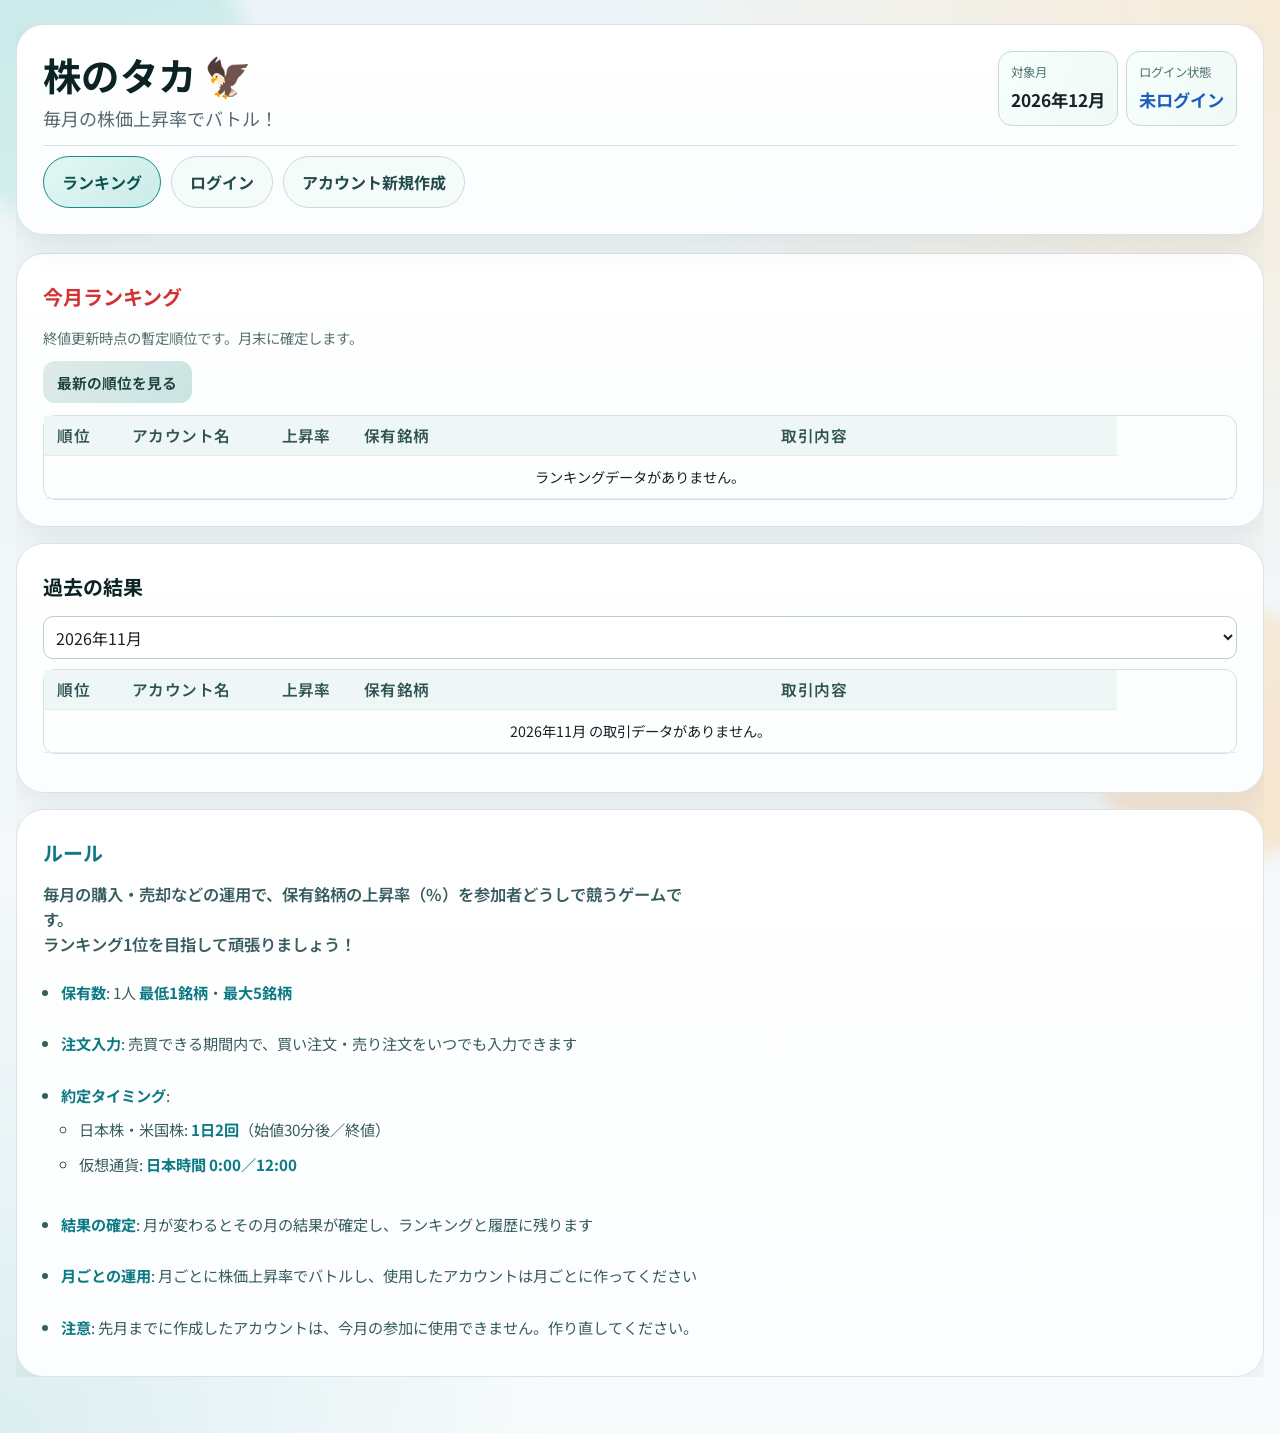
==== index.html @ e75de752 "Add files via upload" ====
<!DOCTYPE html>
<html lang="ja">
<head>
  <meta charset="UTF-8" />
  <meta name="viewport" content="width=device-width, initial-scale=1.0, viewport-fit=cover" />
  <meta name="referrer" content="strict-origin-when-cross-origin" />
  <meta http-equiv="X-Content-Type-Options" content="nosniff" />
  <link rel="icon" href="./stockhawkpaint.png" type="image/png" />
  <link rel="apple-touch-icon" href="./stockhawkpaint.png" />
  <!-- 初期は相対。読み込み直後に現在の絶対URLへ（クローラーがJS実行する場合に有効） -->
  <link rel="canonical" id="seo-canonical" href="index.html" />
  <meta property="og:url" id="seo-og-url" content="" />
  <script>
    (function () {
      try {
        var abs = String(location.href || "").split("#")[0];
        if (!abs) return;
        var c = document.getElementById("seo-canonical");
        if (c) c.setAttribute("href", abs);
        var og = document.getElementById("seo-og-url");
        if (og) og.setAttribute("content", abs);
      } catch (_) {}
    })();
  </script>
  <meta
    name="description"
    content="株のタカは毎月の株価上昇率で順位を競う無料の株ゲーム。日本株・米国株・仮想通貨から最大5銘柄を選び月次ランキング。アカウント登録で端末間のデータ同期が可能。紙トレ・デモ向けのブラウザシミュレーション。"
  />
  <meta
    name="keywords"
    content="株のタカ,株価バトル,月次ランキング,株ゲーム,紙トレ,株価シミュレーション,日本株,米国株,仮想通貨,銘柄,上昇率,ブラウザゲーム"
  />
  <meta name="robots" content="index, follow, max-image-preview:large, max-snippet:-1, max-video-preview:-1" />
  <meta name="application-name" content="株のタカ" />
  <meta name="mobile-web-app-capable" content="yes" />
  <meta name="apple-mobile-web-app-capable" content="yes" />
  <meta name="apple-mobile-web-app-title" content="株のタカ" />
  <meta name="theme-color" content="#0f1419" />
  <meta name="format-detection" content="telephone=no" />
  <title>株のタカ</title>
  <meta property="og:type" content="website" />
  <meta property="og:site_name" content="株のタカ" />
  <meta property="og:locale" content="ja_JP" />
  <meta
    property="og:title"
    content="株のタカ｜"
  />
  <meta
    property="og:description"
    content="毎月の株価上昇率で順位を競う無料のブラウザゲーム。日本株・米国株・仮想通貨から銘柄を選び、月次ランキングとアカウント同期に対応。"
  />
  <meta name="twitter:card" content="summary" />
  <meta name="twitter:title" content="株のタカ｜月次株価ランキング・株ゲーム" />
  <meta
    name="twitter:description"
    content="毎月の株価上昇率で競う無料の株ゲーム。日本株・米国株・仮想通貨対応。"
  />
  <script type="application/ld+json">
  {
    "@context": "https://schema.org",
    "@graph": [
      {
        "@type": "WebSite",
        "name": "株のタカ",
        "inLanguage": "ja-JP",
        "description": "毎月の株価上昇率で順位を競う無料のブラウザ株ゲーム。日本株・米国株・仮想通貨の銘柄選択と月次ランキング。アカウント登録で端末間同期に対応。"
      },
      {
        "@type": "WebApplication",
        "name": "株のタカ",
        "description": "毎月の株価上昇率で競う株価バトルとランキング。ブラウザで遊べる株シミュレーション・紙トレ向け。",
        "applicationCategory": "GameApplication",
        "browserRequirements": "Requires JavaScript. モダンブラウザ推奨。",
        "operatingSystem": "Any",
        "inLanguage": "ja-JP",
        "isAccessibleForFree": true,
        "offers": {
          "@type": "Offer",
          "price": "0",
          "priceCurrency": "JPY"
        }
      },
      {
        "@type": "FAQPage",
        "mainEntity": [
          {
            "@type": "Question",
            "name": "株のタカは無料ですか？",
            "acceptedAnswer": {
              "@type": "Answer",
              "text": "ブラウザ上で無料で遊べる株価シミュレーション・月次ランキングゲームです。投資の勧誘や助言ではありません。"
            }
          },
          {
            "@type": "Question",
            "name": "どの市場の銘柄を選べますか？",
            "acceptedAnswer": {
              "@type": "Answer",
              "text": "日本株・米国株・仮想通貨から、最大5銘柄まで保有して月次の株価上昇率で順位を競えます。最低1銘柄から参加できます。"
            }
          },
          {
            "@type": "Question",
            "name": "約定はいつですか？",
            "acceptedAnswer": {
              "@type": "Answer",
              "text": "日本株・米国株は1日2回（寄りの約30分後と終値）、仮想通貨は日本時間0:00と12:00を目安にゲーム内で約定します。"
            }
          }
        ]
      }
    ]
  }
  </script>
  <link rel="preconnect" href="https://wxnmhmlxxulbuyprxdpd.supabase.co" crossorigin />
  <link rel="dns-prefetch" href="https://wxnmhmlxxulbuyprxdpd.supabase.co" />
  <link rel="preconnect" href="https://fonts.googleapis.com" />
  <link rel="preconnect" href="https://fonts.gstatic.com" crossorigin />
  <link
    href="https://fonts.googleapis.com/css2?family=Noto+Sans+JP:wght@400;500;700&family=Zen+Kaku+Gothic+New:wght@400;500;700&display=swap"
    rel="stylesheet"
  />
  <link rel="stylesheet" href="./stockgame.css?v=85" />
</head>
<body>
  <noscript>
    <div class="noscript-banner" role="alert">
      <p>
        <strong>株のタカ</strong>を利用するには JavaScript を有効にしてください。月次の株価上昇率で順位を競う無料の株ゲーム（日本株・米国株・仮想通貨）です。
      </p>
    </div>
  </noscript>
  <div class="bg-shape bg-shape-a"></div>
  <div class="bg-shape bg-shape-b"></div>

  <main class="app-shell">
    <header class="topbar card reveal">
      <div class="topbar-left">
        <h1>株のタカ<span class="title-hawk" aria-label="鷹">🦅</span></h1>
        <p class="topbar-sub">毎月の株価上昇率でバトル！</p>
      </div>
      <div class="topbar-status">
        <div class="status-chip">
          <span class="label">対象月</span>
          <strong id="seasonLabel">-</strong>
        </div>
        <div class="status-chip">
          <span class="label">ログイン状態</span>
          <strong id="loginStatusLabel">未ログイン</strong>
        </div>
      </div>
      <nav class="topbar-menu" aria-label="メニュー">
        <button id="menuRankingBtn" class="nav-btn" type="button">ランキング</button>
        <button id="menuLoginBtn" class="nav-btn" type="button">ログイン</button>
        <button id="menuRegisterBtn" class="nav-btn" type="button">アカウント新規作成</button>
        <button id="menuPickBtn" class="nav-btn" type="button">銘柄を選ぶ</button>
        <button id="menuCopySyncUrlBtn" class="nav-btn btn-ghost hidden" type="button" title="別ブラウザで同じデータを開くURL（Firebase設定時）">同期URLをコピー</button>
        <button id="topLogoutBtn" class="nav-btn nav-logout hidden" type="button">ログアウト</button>
      </nav>
    </header>

    <section id="globalNotice" class="notice card hidden reveal"></section>

    <div id="introModal" class="report-reason-modal hidden" aria-hidden="true">
      <div class="report-reason-backdrop"></div>
      <div class="report-reason-dialog card intro-dialog">
        <h3>操作方法とルール</h3>
        <div class="intro-body">
          <p><strong>このアプリでできること</strong><br>毎月の運用（購入・売却）で、保有銘柄の上昇率（%）を参加者どうしで競うゲームです。ランキング1位を目指して遊びましょう！</p>
          <p><strong>保有できる銘柄数</strong><br>銘柄の追加画面で、<strong>最低1銘柄</strong>・<strong>最大5銘柄</strong>まで保有できます。</p>
          <p><strong>注文と約定</strong><br>買い注文・売り注文は（売買できる期間内で）いつでも入力できますが、注文が成立（約定）するタイミングは市場ごとに決まっています。<br>日本株・米国株は<strong>1日2回</strong>（始値30分後／終値）、仮想通貨は<strong>日本時間0:00／12:00</strong>に約定します。</p>
          <p><strong>対象月</strong><br>毎月1日0:00（日本時間）から月末まで。その月の結果は月が変わると確定し、履歴に残ります。</p>
        </div>
        <button type="button" class="btn btn-primary intro-close-btn">理解しました</button>
      </div>
    </div>

    <div id="registerConfirmModal" class="report-reason-modal hidden" aria-hidden="true">
      <div class="report-reason-backdrop"></div>
      <div class="report-reason-dialog card register-confirm-dialog">
        <div id="registerConfirmStep" class="register-confirm-step">
          <h3>登録内容の確認</h3>
          <div class="register-confirm-fields">
            <p class="register-confirm-row"><span class="label">ID:</span><span id="registerConfirmId"></span></p>
            <p class="register-confirm-row"><span class="label">パスワード:</span><span>****</span></p>
            <p class="register-confirm-row"><span class="label">再設定の質問:</span><span id="registerConfirmQuestion"></span></p>
            <p class="register-confirm-row"><span class="label">回答:</span><span id="registerConfirmAnswer"></span></p>
          </div>
          <p class="register-confirm-msg">これで登録しますか？</p>
          <div class="button-row">
            <button type="button" id="registerConfirmOkBtn" class="btn btn-primary">登録する</button>
            <button type="button" id="registerConfirmCancelBtn" class="btn btn-secondary">キャンセル</button>
          </div>
        </div>
        <div id="registerRulesStep" class="register-rules-step hidden">
          <h3>ルール</h3>
          <div class="register-rules-body">
            <p class="rule-lead rule-lead--flow">毎月の購入・売却などの運用で、保有銘柄の上昇率（%）を参加者どうしで競うゲームです。<br />ランキング1位を目指して頑張りましょう！</p>
            <ul class="rule-list">
              <li><strong>保有数</strong>: 1人 <strong>最低1銘柄</strong>・<strong>最大5銘柄</strong></li>
              <li><strong>注文入力</strong>: 売買できる期間内で、買い注文・売り注文をいつでも入力できます</li>
              <li><strong>約定タイミング</strong>:
                <ul>
                  <li>日本株・米国株: <strong>1日2回</strong>（始値30分後／終値）</li>
                  <li>仮想通貨: <strong>日本時間 0:00／12:00</strong></li>
                </ul>
              </li>
              <li><strong>結果の確定</strong>: 月が変わるとその月の結果が確定し、ランキングと履歴に残ります</li>
              <li><strong>月ごとの運用</strong>: 月ごとに株価上昇率でバトルし、使用したアカウントは月ごとに作ってください</li>
              <li><strong>注意</strong>: 先月までに作成したアカウントは、今月の参加に使用できません</li>
            </ul>
          </div>
          <button type="button" id="registerRulesOkBtn" class="btn btn-primary">確認</button>
        </div>
      </div>
    </div>

    <div id="reportReasonModal" class="report-reason-modal hidden" aria-hidden="true">
      <div class="report-reason-backdrop"></div>
      <div class="report-reason-dialog card">
        <h3>通報の理由を選択</h3>
        <div class="report-reason-buttons">
          <button type="button" class="btn btn-ghost" data-reason="名前が不快">名前が不快</button>
          <button type="button" class="btn btn-ghost" data-reason="誹謗中傷">誹謗中傷</button>
          <button type="button" class="btn btn-ghost" data-reason="その他">その他</button>
        </div>
        <button type="button" class="btn btn-secondary report-reason-cancel">キャンセル</button>
      </div>
    </div>

    <div id="rankReportModal" class="report-reason-modal hidden" aria-hidden="true">
      <div class="rank-report-backdrop"></div>
      <div class="rank-report-dialog card">
        <h3 id="rankReportTitle">レポート</h3>
        <p id="rankReportMeta" class="section-note"></p>
        <div class="rank-report-result section-note"></div>
        <div class="table-wrap">
          <table>
            <thead>
              <tr>
                <th>銘柄</th>
                <th>取得日</th>
                <th>状態／売却日</th>
                <th>損益</th>
              </tr>
            </thead>
            <tbody id="rankReportBody"></tbody>
          </table>
        </div>
        <div class="report-actions">
          <button type="button" id="rankReportPdfBtn" class="btn btn-secondary">PDFで保存</button>
          <button type="button" class="btn btn-ghost rank-report-close">閉じる</button>
        </div>
      </div>
    </div>

    <div class="layout-grid" id="layoutGrid">
      <section class="left-col hidden" id="menuPanelContainer">
        <article class="card reveal" id="authCard">
          <h2 id="authCardTitle">ログイン</h2>
          <form id="authForm" autocomplete="on">
            <div class="field">
              <label for="authName">アカウント名（ID）</label>
              <input id="authName" name="username" type="text" maxlength="8" placeholder="例: たろう / trader01" required />
              <small id="authNameHintRegister" class="hidden">日本語可。2〜8文字、日本語/英数字/記号を使用できます。</small>
            </div>
            <div class="field auth-field-password">
              <label for="authPassword">パスワード</label>
              <div class="input-with-toggle">
              <input id="authPassword" name="password" type="password" maxlength="30" placeholder="英字・数字・記号/ 4文字以上" required autocomplete="new-password" />
                <button type="button" class="password-toggle-btn password-toggle-eye" id="authPasswordToggle" aria-label="押している間だけパスワードを表示" title="押している間だけ表示"><svg class="eye-icon" xmlns="http://www.w3.org/2000/svg" viewBox="0 0 24 24" fill="none" stroke="currentColor" stroke-width="2" aria-hidden="true"><path d="M1 12s4-8 11-8 11 8 11 8-4 8-11 8-11-8-11-8z"/><circle cx="12" cy="12" r="3"/></svg></button>
              </div>
              <small>4〜30文字（英字・数字・記号、空白なし）</small>
            </div>
            <div class="field hidden" id="passwordConfirmField">
              <label for="authPasswordConfirm">パスワード（確認）</label>
              <div class="input-with-toggle">
                <input id="authPasswordConfirm" name="password_confirm" type="password" maxlength="30" placeholder="もう一度入力" />
                <button type="button" class="password-toggle-btn password-toggle-eye" id="authPasswordConfirmToggle" aria-label="押している間だけ表示" title="押している間だけ表示"><svg class="eye-icon" xmlns="http://www.w3.org/2000/svg" viewBox="0 0 24 24" fill="none" stroke="currentColor" stroke-width="2" aria-hidden="true"><path d="M1 12s4-8 11-8 11 8 11 8-4 8-11 8-11-8-11-8z"/><circle cx="12" cy="12" r="3"/></svg></button>
              </div>
            </div>
            <div class="field hidden" id="authRecoveryField">
              <label for="authRecoveryQuestion">再設定質問</label>
              <select id="authRecoveryQuestion" name="recovery_question">
                <option value="BIRTH_CITY" selected>生まれ育った市区町村</option>
                <option value="JUNIOR_HIGH">卒業した中学校の名前</option>
                <option value="ELEMENTARY">卒業した小学校の名前</option>
                <option value="FAVORITE_FOOD">好きな食べ物</option>
                <option value="FIRST_PET">最初に飼ったペットの名前</option>
              </select>
              <label for="authRecoveryAnswer" style="margin-top: 0.5rem;">回答</label>
              <input id="authRecoveryAnswer" name="recovery_answer" type="text" maxlength="50" placeholder="回答を入力（2文字以上）" autocomplete="off" />
              <small id="authRecoveryAnswerHint">英字・記号・数字・日本語</small>
              <small>パスワードを忘れたときに使います。内容は保存時のみ暗号化され、第三者には見えません。</small>
            </div>
            <p id="registerTrialNotice" class="register-trial-notice hidden" role="note">
              ※大切なパスワードは使用しないでください。
            </p>
            <p id="registerCountInfo" class="section-note hidden">登録可能数: <strong id="accountCountLabel">0 / 100</strong></p>
            <div class="auth-form-button-stack">
              <div class="auth-form-submit-row">
                <button id="authSubmitBtn" type="submit" class="btn btn-primary">ログイン</button>
              </div>
              <div id="authLoginSecondaryRow" class="auth-form-secondary-row">
                <button id="switchAuthModeBtn" type="button" class="btn btn-secondary">新規登録へ</button>
                <button id="toggleResetBtn" type="button" class="btn btn-strong">パスワードを忘れたとき</button>
              </div>
            </div>
          </form>
          <form id="resetForm" class="stack-form hidden" autocomplete="on">
            <label for="resetName">アカウント名</label>
            <input id="resetName" type="text" maxlength="8" placeholder="再設定するアカウント名" />
            <label for="resetRecoveryQuestion">再設定質問</label>
            <select id="resetRecoveryQuestion">
              <option value="BIRTH_CITY" selected>生まれ育った市区町村</option>
              <option value="JUNIOR_HIGH">卒業した中学校の名前</option>
              <option value="ELEMENTARY">卒業した小学校の名前</option>
              <option value="FAVORITE_FOOD">好きな食べ物</option>
              <option value="FIRST_PET">最初に飼ったペットの名前</option>
            </select>
            <label for="resetRecoveryAnswer">回答</label>
            <input id="resetRecoveryAnswer" type="text" maxlength="50" placeholder="回答を入力（2文字以上）" autocomplete="off" />
            <small id="resetRecoveryAnswerHint">ひらがなとカタカナは同じとして扱います。</small>
            <label for="resetNewPassword">新しいパスワード</label>
            <div class="input-with-toggle">
              <input id="resetNewPassword" type="password" maxlength="30" placeholder="英字・数字・記号/ 4文字以上" />
              <button type="button" class="password-toggle-btn password-toggle-eye" id="resetNewPasswordToggle" aria-label="押している間だけ表示" title="押している間だけ表示"><svg class="eye-icon" xmlns="http://www.w3.org/2000/svg" viewBox="0 0 24 24" fill="none" stroke="currentColor" stroke-width="2" aria-hidden="true"><path d="M1 12s4-8 11-8 11 8 11 8-4 8-11 8-11-8-11-8z"/><circle cx="12" cy="12" r="3"/></svg></button>
            </div>
            <div class="button-row">
              <button id="resetSubmitBtn" class="btn btn-strong" type="submit">再設定を実行</button>
              <button id="resetBackBtn" class="btn btn-ghost" type="button">ログインへ戻る</button>
            </div>
          </form>
          <div id="authMessage" class="inline-message"></div>
        </article>

        <article class="card reveal hidden" id="accountPanel">
          <h2>マイページ</h2>
          <p class="current-user">
            ログイン中: <strong id="currentUserName">-</strong>
          </p>
          <div id="monthlyResultBlock" class="monthly-result section-note"></div>
          <div class="account-refresh-row">
            <button id="refreshAccountPageBtn" type="button" class="btn btn-secondary">データを更新</button>
            <span id="accountLastUpdateLabel" class="section-note account-last-update"></span>
          </div>
          <section class="my-report">
            <h3>取引履歴</h3>
            <p id="myTradeSummary" class="section-note">取引履歴はありません。</p>
            <div class="table-wrap">
              <table id="myTradeTable">
                <thead>
                  <tr>
                    <th>銘柄</th>
                    <th>買付日</th>
                    <th>取得単価</th>
                    <th>現在・売却価格</th>
                    <th>状態／売却日</th>
                    <th>損益</th>
                  </tr>
                </thead>
                <tbody id="myTradeBody"></tbody>
              </table>
            </div>
            <div class="report-actions">
              <button id="downloadReportBtn" type="button" class="btn btn-secondary">PDFで保存</button>
            </div>
          </section>
          <h3>アカウント設定</h3>
          <div class="account-quick-actions">
            <button id="toggleRenameBtn" type="button" class="btn btn-ghost">ID変更</button>
            <button id="togglePasswordBtn" type="button" class="btn btn-ghost">パスワード変更</button>
            <button id="logoutBtn" class="btn btn-secondary" type="button">ログアウト</button>
            <button id="deleteAccountBtn" type="button" class="btn btn-ghost account-delete-btn">アカウントを消す</button>
          </div>
          <div id="renameFormBlock" class="account-form-block hidden">
            <form id="renameForm" class="stack-form">
              <label for="renameInput">アカウント名（ID）変更</label>
              <input id="renameInput" type="text" maxlength="8" placeholder="新しいアカウント名" />
              <button type="submit" class="btn btn-strong">名前を更新</button>
            </form>
          </div>
          <div id="changePasswordFormBlock" class="account-form-block hidden">
            <form id="changePasswordForm" class="stack-form">
              <label for="currentPasswordInput">現在のパスワード</label>
              <div class="input-with-toggle">
                <input id="currentPasswordInput" type="password" maxlength="30" placeholder="現在のパスワード" />
                <button type="button" class="password-toggle-btn password-toggle-eye" id="currentPasswordToggle" aria-label="押している間だけ表示" title="押している間だけ表示"><svg class="eye-icon" xmlns="http://www.w3.org/2000/svg" viewBox="0 0 24 24" fill="none" stroke="currentColor" stroke-width="2" aria-hidden="true"><path d="M1 12s4-8 11-8 11 8 11 8-4 8-11 8-11-8-11-8z"/><circle cx="12" cy="12" r="3"/></svg></button>
              </div>
              <label for="nextPasswordInput">新しいパスワード</label>
              <div class="input-with-toggle">
                <input id="nextPasswordInput" type="password" maxlength="30" placeholder="英字・数字・記号（()など）/ 4文字以上" />
                <button type="button" class="password-toggle-btn password-toggle-eye" id="nextPasswordToggle" aria-label="押している間だけ表示" title="押している間だけ表示"><svg class="eye-icon" xmlns="http://www.w3.org/2000/svg" viewBox="0 0 24 24" fill="none" stroke="currentColor" stroke-width="2" aria-hidden="true"><path d="M1 12s4-8 11-8 11 8 11 8-4 8-11 8-11-8-11-8z"/><circle cx="12" cy="12" r="3"/></svg></button>
              </div>
              <label for="nextPasswordConfirmInput">新しいパスワード（確認）</label>
              <div class="input-with-toggle">
                <input id="nextPasswordConfirmInput" type="password" maxlength="30" placeholder="もう一度入力" />
                <button type="button" class="password-toggle-btn password-toggle-eye" id="nextPasswordConfirmToggle" aria-label="押している間だけ表示" title="押している間だけ表示"><svg class="eye-icon" xmlns="http://www.w3.org/2000/svg" viewBox="0 0 24 24" fill="none" stroke="currentColor" stroke-width="2" aria-hidden="true"><path d="M1 12s4-8 11-8 11 8 11 8-4 8-11 8-11-8-11-8z"/><circle cx="12" cy="12" r="3"/></svg></button>
              </div>
              <button type="submit" class="btn btn-strong">パスワードを変更</button>
            </form>
          </div>
          <div id="accountMessage" class="inline-message"></div>
        </article>

        <article class="card reveal hidden" id="pickPanel">
          <h2>銘柄選択</h2>
          <div class="pick-timing-note" role="note">
            <span class="pick-timing-note__hdr">約定</span>
            <span class="pick-timing-note__txt">日本・米国株は「寄りの約30分後」と「終値」。仮想通貨は日本時間の0:00と12:00</span>
          </div>
          <form id="symbolForm" autocomplete="on">
            <div class="field-grid">
              <div class="field">
                <label for="marketType">市場</label>
                <select id="marketType">
                  <option value="AUTO">自動判定</option>
                  <option value="JP">日本株</option>
                  <option value="US">米国株</option>
                  <option value="CRYPTO">仮想通貨</option>
                </select>
              </div>
              <div class="field">
                <label for="symbolInput">証券コード / シンボル / 名称</label>
                <input id="symbolInput" type="text" maxlength="32" placeholder="例: 6526, 7203, AAPL, ビットコイン（証券コード推奨）" />
                <div id="symbolSuggestList" class="suggest-list hidden"></div>
              </div>
            </div>
            <div id="symbolHints" class="symbol-hints"></div>
            <div class="button-row pick-symbol-form-row">
              <button type="button" id="previewBtn" class="btn btn-ghost">現在値を確認</button>
              <button type="submit" id="addPickBtn" class="btn btn-primary">この銘柄を追加</button>
              <button type="button" id="chartExternalBtn" class="btn btn-ghost hidden">チャートを見る</button>
              <button type="button" id="undoPickBtn" class="btn btn-secondary">一つ戻る</button>
            </div>
          </form>

          <div class="preview-card hidden" id="previewCard">
            <div class="preview-main">
              <strong id="previewName">-</strong>
              <span id="previewSymbol">-</span>
            </div>
            <div class="preview-price">
              現在値:
              <strong id="previewPrice">-</strong>
              <span id="previewAsOf"></span>
            </div>
          </div>

          <div class="table-wrap">
            <table id="pickTable">
              <thead>
                <tr>
                  <th>銘柄</th>
                  <th>状態</th>
                  <th>約定値</th>
                  <th>現在の株価</th>
                  <th>騰落率</th>
                  <th>操作</th>
                </tr>
              </thead>
              <tbody id="pickTableBody"></tbody>
            </table>
          </div>

          <div class="pick-panel-actions">
            <div class="button-row pick-confirm-row">
              <button type="button" id="confirmPicksBtn" class="btn btn-confirm">銘柄の確定</button>
            </div>
            <div class="button-row pick-refresh-diag-row">
              <button id="refreshMyPricesBtn" class="btn btn-secondary" type="button">保有銘柄の終値を更新</button>
              <button id="apiDiagBtn" class="btn btn-ghost" type="button">通信の確認</button>
            </div>
            <div id="pickConfirmState" class="section-note pick-confirm-state-note"></div>
            <div id="apiDiagMessage" class="api-diag hidden"></div>
          </div>
          <p id="pickUnconfirmedNotice" class="section-note pick-unconfirmed-notice hidden" aria-live="polite">※未確定のまま他画面へ移動すると変更は破棄されます。</p>
          <div id="pickMessage" class="inline-message"></div>
        </article>
      </section>

      <section class="right-col">
        <article class="card reveal" id="liveRankCard">
          <h2 class="rank-live-title">今月ランキング</h2>
          <p class="section-note">終値更新時点の暫定順位です。月末に確定します。</p>
          <div class="rank-refresh-toolbar">
            <button id="refreshRankBtn" class="btn btn-secondary rank-refresh-btn" type="button">最新の順位を見る</button>
            <span id="rankLastUpdateLabel" class="section-note rank-last-update-label"></span>
          </div>
          <div class="table-wrap">
            <table id="liveRankTable">
              <thead>
                <tr>
                  <th>順位</th>
                  <th>アカウント名</th>
                  <th>上昇率</th>
                  <th>保有銘柄</th>
                  <th>取引内容</th>
                  <th class="col-menu" aria-label="メニュー">操作</th>
                </tr>
              </thead>
              <tbody id="liveRankBody"></tbody>
            </table>
          </div>
        </article>

        <article class="card reveal hidden" id="historyCard">
          <h2>過去の結果</h2>
          <div class="history-controls">
            <select id="historyMonthSelect" aria-label="過去の結果から表示する期間を選択"></select>
          </div>
          <div class="table-wrap">
            <table id="historyTable">
              <thead>
                <tr>
                  <th>順位</th>
                  <th>アカウント名</th>
                  <th>上昇率</th>
                  <th>保有銘柄</th>
                  <th>取引内容</th>
                  <th class="col-menu" aria-label="メニュー">操作</th>
                </tr>
              </thead>
              <tbody id="historyTableBody"></tbody>
            </table>
          </div>
          <div id="historyMeta" class="section-note"></div>
        </article>

        <article class="card reveal hidden" id="reportCard">
          <h2>通報</h2>
          <p class="section-note">
            不適切な表示名を通報できます。通報が一定数に達すると表示名が匿名に切り替わり、さらに件数が増えるとアカウントが削除されます。
          </p>
          <div class="table-wrap">
            <table id="reportTable">
              <thead>
                <tr>
                  <th>対象ID</th>
                  <th>通報件数</th>
                  <th>状態</th>
                  <th>操作</th>
                </tr>
              </thead>
              <tbody id="reportTableBody"></tbody>
            </table>
          </div>
          <div id="reportMessage" class="inline-message"></div>
        </article>
      </section>

      <article class="card reveal hidden" id="ruleCard">
        <h2>ルール</h2>
        <div class="rule-body">
          <p class="rule-lead rule-lead--flow">毎月の購入・売却などの運用で、保有銘柄の上昇率（%）を参加者どうしで競うゲームです。<br />ランキング1位を目指して頑張りましょう！</p>
          <ul class="rule-list">
            <li><strong>保有数</strong>: 1人 <strong>最低1銘柄</strong>・<strong>最大5銘柄</strong></li>
            <li><strong>注文入力</strong>: 売買できる期間内で、買い注文・売り注文をいつでも入力できます</li>
            <li><strong>約定タイミング</strong>:
              <ul>
                <li>日本株・米国株: <strong>1日2回</strong>（始値30分後／終値）</li>
                <li>仮想通貨: <strong>日本時間 0:00／12:00</strong></li>
              </ul>
            </li>
            <li><strong>結果の確定</strong>: 月が変わるとその月の結果が確定し、ランキングと履歴に残ります</li>
            <li><strong>月ごとの運用</strong>: 月ごとに株価上昇率でバトルし、使用したアカウントは月ごとに作ってください</li>
            <li><strong>注意</strong>: 先月までに作成したアカウントは、今月の参加に使用できません。作り直してください。</li>
          </ul>
        </div>
      </article>
    </div>
  </main>

  <template id="hintChipTemplate">
    <button type="button" class="hint-chip"></button>
  </template>

  <script src="./firebase-config.js?v=1"></script>
  <script>
    /*
     * Supabase（株のタカクラウド）: service_role（秘密キー）は絶対に書かないこと。Firebase 同期と同時に enabled にしないこと。
     *
     * 運用チェックリスト（本番で Supabase を有効にする前）:
     * 1) supabase/migrations をすべて適用（app_users / game_state / device_season_registrations など）
     * 2) Edge Functions をデプロイ: register, login, logout, load-state, save-state, reset-password,
     *    change-password, rename-account, delete-account, ranking-snapshot（config.toml の verify_jwt=false を反映）
     * 3) シークレット: STOCKGAME_SESSION_SECRET（またはプロジェクトで使っているセッション用 env）を設定
     * 4) 下の anonKey に Dashboard → Settings → API の anon JWT（eyJ…）を入れる（未設定だと 401 になりがち）
     *
     * 401 {"message":"Missing authorization header"} 対策:
     * - anonKey を設定するか、Edge の JWT 検証オフ＋ config.toml をデプロイに含めて再デプロイ。
     */
    window.STOCKGAME_SUPABASE_CLOUD = window.STOCKGAME_SUPABASE_CLOUD || {
      enabled: true,
      functionsBaseUrl: "https://wxnmhmlxxulbuyprxdpd.supabase.co/functions/v1",
      publishableKey: "sb_publishable_3rmoppki9EU8DBzHlXjz2g_j1NWmf68",
      /* Dashboard → Settings → API → anon public（eyJ… の1本）。未設定のままだと Edge の JWT 検証で 401 になります */
      anonKey: ""
    };
  </script>
  <script src="./jp_company_autocomplete_engine.js"></script>
  <script src="./stockgame.js?v=101" defer></script>
</body>
</html>
---- stockgame.css ----
/* Webフォントは index.html の link で読込（@import だと初回描画でフォントが揺れやすい） */

:root {
  /* 英字専用フォント（Arial/Helvetica/Montserrat 等）は混植でベースラインがズレやすいため使わない */
  --font-jp: "Noto Sans JP", "Hiragino Kaku Gothic ProN", "Hiragino Sans", "Meiryo", "Yu Gothic UI", "Yu Gothic", "Zen Kaku Gothic New", sans-serif;
  --bg: #edf4f7;
  --bg-2: #f8fbfc;
  --surface: #ffffff;
  --surface-alt: #f7fbfa;
  --surface-soft: #f5f9fa;
  --text: #172328;
  --muted: #586970;
  --line: #d8e2e7;
  --primary: #1a9ca8;
  --primary-deep: #0d7a85;
  --accent: #d59a3a;
  --danger: #b93b4b;
  --ok: #28784f;
  --shadow: 0 10px 30px rgba(18, 34, 40, 0.08);
  --radius-xl: 28px;
  --radius-lg: 20px;
  --radius-md: 14px;
  --radius-sm: 10px;
}

html {
  -webkit-text-size-adjust: 100%;
  text-size-adjust: 100%;
}

*,
*::before,
*::after {
  box-sizing: border-box;
}

html,
body {
  margin: 0;
  padding: 0;
  min-height: 100%;
  width: 100%;
  overflow-x: hidden;
}

body {
  font-family: var(--font-jp);
  font-size: 18px;
  line-height: 1.7;
  background:
    radial-gradient(120% 100% at 100% 0%, #f7ebd8 0%, transparent 42%),
    radial-gradient(90% 80% at 0% 100%, #dceef1 0%, transparent 48%),
    linear-gradient(180deg, var(--bg) 0%, var(--bg-2) 100%);
  color: var(--text);
  position: relative;
  user-select: text;
  /* ノッチ・ホームインジケータ付き端末で本文が欠けないように */
  padding-left: env(safe-area-inset-left, 0px);
  padding-right: env(safe-area-inset-right, 0px);
}

/* タップの二重ズーム抑制・反応を軽く */
button,
.btn,
.nav-btn,
[role="button"] {
  touch-action: manipulation;
}

/* Edge/IE の標準パスワード「目」アイコンを非表示（カスタムボタンと二重になるため） */
input[type="password"]::-ms-reveal,
input[type="password"]::-ms-clear {
  display: none;
}

.bg-shape {
  position: fixed;
  z-index: 0;
  border-radius: 999px;
  pointer-events: none;
  opacity: 0.3;
}

.bg-shape-a {
  width: 320px;
  height: 320px;
  background: linear-gradient(160deg, #74d3c8, #9de0d8);
  top: -90px;
  left: -70px;
  filter: blur(10px);
}

.bg-shape-b {
  width: 260px;
  height: 260px;
  background: linear-gradient(130deg, #ffd199, #ffb96b);
  bottom: 4vh;
  right: -70px;
  filter: blur(8px);
}

.app-shell {
  position: relative;
  z-index: 1;
  width: min(1320px, calc(100% - 32px));
  max-width: 100%;
  margin: 24px auto 56px;
  display: grid;
  gap: 18px;
  /* 表などの min-width でページ全体が横に伸びないように（必要なら .table-wrap 内だけスクロール） */
  overflow-x: hidden;
}

.card {
  background: linear-gradient(180deg, var(--surface) 0%, #fbfdfe 100%);
  border: 1px solid var(--line);
  border-radius: var(--radius-xl);
  padding: 26px;
  box-shadow: var(--shadow);
  min-width: 0;
  max-width: 100%;
  overflow-wrap: break-word;
}

.register-trial-notice {
  margin: 0 0 8px;
  font-size: 0.85rem;
  line-height: 1.5;
  color: var(--muted);
}

.intro-dialog {
  max-width: 420px;
}

.intro-body {
  margin: 0 0 1rem;
}

.intro-body p {
  margin: 0 0 0.75rem;
  font-size: 0.95rem;
  overflow-wrap: break-word;
}

.intro-close-btn {
  width: 100%;
}

.register-confirm-dialog {
  /* ルール確認ステップを「横長の長方形」に見せるため、十分な横幅を確保 */
  max-width: 980px !important;
  width: min(980px, calc(100% - 2rem)) !important;
  /* 縦に伸びすぎても「ボタンが画面外に隠れない」ようにする */
  max-height: 90vh;
  overflow-y: auto;
}

.register-confirm-step .register-confirm-fields {
  margin: 0 0 1rem;
}

.register-confirm-step .register-confirm-row {
  margin: 0.5rem 0;
  font-size: 0.95rem;
}

.register-confirm-step .register-confirm-row .label {
  display: block;
  color: #586970;
  font-size: 0.85rem;
  margin-bottom: 0.2rem;
}

.register-confirm-msg {
  margin: 1rem 0 1rem;
  font-weight: 600;
}

.register-confirm-step .button-row {
  display: flex;
  gap: 0.75rem;
  flex-wrap: wrap;
}

.register-rules-step.hidden {
  display: none;
}

.register-rules-step .register-rules-body {
  margin: 0 0 1rem;
  /*
    grid 2カラムは画面幅が狭い環境で折り返しが増えて縦に伸びやすいので、
    ここでは 1カラムに戻して可読性を優先する。
  */
  display: block;
  font-size: 1.00rem;
  line-height: 1.6;
}

.rule-body,
.register-rules-body {
  color: var(--text);
  font-size: 1.02rem;
  line-height: 1.8;
}

/* 登録確認モーダルのルール本文だけ、読みやすさ優先で少しだけ圧縮 */
.register-rules-step .register-rules-body {
  font-size: 1.00rem;
  line-height: 1.6;
}

.register-rules-step .register-rules-body > p {
  margin: 0;
}

.register-rules-step .register-rules-body > .rule-list,
.register-rules-step .register-rules-body .rule-list {
  margin: 0;
}

.rule-body strong,
.register-rules-body strong {
  color: var(--primary-deep);
}

#ruleCard > h2 {
  color: var(--primary-deep);
}

/* 右側ルール（#ruleCard）は縦に細長く見えやすいので、1カラムで可読性優先 */
#ruleCard .rule-body {
  display: block !important;
}

#ruleCard .rule-body .rule-lead {
  font-size: 1.02rem;
  line-height: 1.6;
  margin: 0 0 0.9rem !important;
}

#ruleCard .rule-list {
  margin: 0;
  padding-left: 18px;
  display: grid;
  gap: 8px;
  line-height: 1.7;
}

.layout-grid.with-left #ruleCard {
  grid-column: 1 / -1;
}

.rule-body {
  display: grid;
  grid-template-columns: minmax(0, 1.1fr) minmax(0, 1fr);
  gap: 16px 22px;
  align-items: start;
}

.rule-body .rule-lead {
  margin: 0;
}

.rule-body .rule-list {
  margin: 0;
}

.rule-body .rule-lead,
.register-rules-body .rule-lead {
  margin: 0 0 0.9rem;
  font-size: 1.06rem;
  font-weight: 650;
}

/* 冒頭説明: 意図した位置で改行（<br />）＋幅に応じた文字サイズ */
.rule-lead.rule-lead--flow {
  font-size: clamp(0.86rem, 0.55vw + 0.78rem, 1.05rem);
  line-height: 1.6;
  font-weight: 600;
  max-width: 40rem;
}

#ruleCard .rule-body .rule-lead.rule-lead--flow {
  font-size: clamp(0.84rem, 0.5vw + 0.74rem, 1.02rem);
  line-height: 1.52;
}

.rule-body .rule-list,
.register-rules-body .rule-list {
  margin: 0;
  padding-left: 1.15rem;
}

.rule-body .rule-list li,
.register-rules-body .rule-list li {
  margin: 0.55rem 0;
}

.rule-body .rule-list ul,
.register-rules-body .rule-list ul {
  margin-top: 0.4rem;
  padding-left: 1.15rem;
}

@media (max-width: 820px) {
  .rule-body {
    grid-template-columns: 1fr;
  }

  /* モバイルは横2カラムをやめて縦に */
  .register-rules-step .register-rules-body {
    grid-template-columns: 1fr;
  }
}

.register-rules-step .btn {
  width: 100%;
}

h1,
h2 {
  margin: 0;
  color: #0b2325;
}

h1 {
  font-size: clamp(1.7rem, 3vw, 2.5rem);
  line-height: 1.2;
  letter-spacing: 0.01em;
}

h2 {
  font-size: 1.25rem;
  margin-bottom: 12px;
}

.topbar {
  display: grid;
  gap: 12px 14px;
  grid-template-columns: minmax(0, 1fr) auto;
  grid-template-areas:
    "title status"
    "menu menu";
  align-items: start;
}

.topbar-left {
  grid-area: title;
}

.topbar-left h1 .title-hawk {
  margin-inline-start: 0.2em;
  display: inline-block;
}

.topbar-sub {
  margin: 8px 0 0;
  color: var(--muted);
  line-height: 1.55;
}

.topbar-status {
  grid-area: status;
  display: flex;
  justify-content: flex-end;
  flex-wrap: wrap;
  gap: 8px;
}

.status-chip {
  border: 1px solid #c7d9d8;
  background: linear-gradient(120deg, #f7fffd, #eff9f5);
  border-radius: 14px;
  padding: 10px 12px;
  display: grid;
  gap: 2px;
}

.status-chip .label {
  font-size: 0.78rem;
  color: #537373;
}

.status-chip strong {
  font-size: 1.08rem;
  word-break: break-word;
}

#loginStatusLabel.login-state-in {
  color: #bc1f36;
}

#loginStatusLabel.login-state-out {
  color: #1d5dbd;
}

.topbar-menu {
  grid-area: menu;
  display: flex;
  justify-content: flex-start;
  flex-wrap: wrap;
  gap: 10px;
  border-top: 1px solid var(--line);
  padding-top: 10px;
}

.nav-btn {
  border: 1px solid #c5dedd;
  border-radius: 999px;
  background: #f4fbf9;
  color: #23494b;
  font-size: 1rem;
  font-weight: 700;
  min-height: 52px;
  padding: 12px 18px;
  cursor: pointer;
  transition: transform 0.12s ease, background-color 0.18s ease;
}

.nav-btn:hover:not(:disabled) {
  transform: translateY(-1px);
  background: #e8f4f2;
}

.nav-btn.active {
  border-color: #178d8b;
  background: linear-gradient(130deg, #e2f7f4, #ccece7);
  color: #0d5453;
}

.nav-logout {
  border-color: #e2c7cd;
  background: linear-gradient(130deg, #ffeef2, #ffe4ec);
  color: #8f2741;
}

.nav-logout:hover:not(:disabled) {
  background: #ffe0e8;
}

.nav-btn:disabled {
  opacity: 0.45;
  cursor: not-allowed;
}

.notice {
  border-radius: var(--radius-md);
  border-left: 4px solid var(--accent);
  color: #55320e;
  background: #fff8ef;
}

.layout-grid {
  display: grid;
  gap: 16px;
  grid-template-columns: minmax(0, 1fr);
}

.layout-grid.with-left {
  grid-template-columns: minmax(0, 1.05fr) minmax(0, 1fr);
}

.left-col,
.right-col {
  display: grid;
  gap: 16px;
  min-width: 0; /* 子の table がグリッドを押し広げて横スクロールになるのを防ぐ */
}

.field,
.stack-form {
  display: grid;
  gap: 8px;
}

.field {
  position: relative;
}

.field-grid {
  display: grid;
  grid-template-columns: 180px minmax(0, 1fr);
  gap: 10px;
}

label {
  font-size: 0.9rem;
  font-weight: 700;
  color: #254949;
}

input,
select,
button {
  font-family: inherit;
}

input,
select {
  width: 100%;
  min-height: 52px;
  border: 1px solid #b9cece;
  border-radius: var(--radius-sm);
  background: #ffffff;
  padding: 10px 12px;
  font-size: 1rem;
  color: var(--text);
  transition: border-color 0.16s ease, box-shadow 0.16s ease;
}

input:focus,
select:focus {
  outline: none;
  border-color: #36a4a0;
  box-shadow: 0 0 0 4px rgba(59, 162, 158, 0.18);
}

.input-with-toggle {
  display: flex;
  align-items: center;
  gap: 6px;
  width: 100%;
}

.input-with-toggle input {
  flex: 1;
  min-width: 0;
}

.password-toggle-btn {
  flex-shrink: 0;
  padding: 0;
  width: 40px;
  height: 38px;
  min-width: 40px;
  color: var(--muted);
  background: var(--surface-alt);
  border: 1px solid var(--line);
  border-radius: var(--radius-sm);
  cursor: pointer;
  display: flex;
  align-items: center;
  justify-content: center;
}

.password-toggle-btn:hover {
  color: var(--primary);
  border-color: var(--primary);
}

.password-toggle-btn .eye-icon {
  display: block;
  width: 22px;
  height: 22px;
  color: var(--muted);
  pointer-events: none;
}

.password-toggle-btn:hover .eye-icon {
  color: var(--primary);
}

small {
  color: #5f7a7a;
  font-size: 0.78rem;
}

.button-row {
  display: flex;
  flex-wrap: wrap;
  gap: 8px;
  margin-top: 12px;
}

/* ログイン: 送信を上段、下段に「新規登録へ」「パスワードを忘れたとき」を横並び */
/* ログイン時: ID 欄と「パスワード」ラベルのあいだに約1行ぶんの余白 */
#authForm .auth-field-password {
  margin-top: 1.35rem;
}

#authForm .auth-form-button-stack {
  margin-top: 12px;
}

#authForm .auth-form-submit-row {
  display: flex;
}

#authForm .auth-form-submit-row .btn {
  width: 100%;
}

#authForm .auth-form-secondary-row {
  display: flex;
  flex-direction: row;
  flex-wrap: nowrap;
  align-items: stretch;
  gap: 8px;
  margin-top: 1rem;
}

#authForm .auth-form-secondary-row .btn {
  flex: 1 1 0;
  min-width: 0;
  min-height: 46px;
  padding: 8px 10px;
  font-size: clamp(0.78rem, 1.8vw + 0.55rem, 0.92rem);
  font-weight: 650;
  line-height: 1.2;
}

.btn {
  border: 0;
  border-radius: 12px;
  min-height: 52px;
  padding: 10px 14px;
  font-size: 1rem;
  font-weight: 700;
  cursor: pointer;
  transition: transform 0.12s ease, filter 0.2s ease, background-color 0.2s ease;
}

.btn:disabled {
  opacity: 0.55;
  cursor: not-allowed;
}

.btn:hover:not(:disabled) {
  transform: translateY(-1px);
}

.btn-primary {
  color: #f8fffe;
  background: linear-gradient(130deg, var(--primary) 0%, #0b7c7a 100%);
}

.btn-secondary {
  color: #1f4040;
  background: linear-gradient(120deg, #ddebea, #cbe4e1);
}

.btn-ghost {
  color: #2e5757;
  background: #eef5f4;
  border: 1px solid #ccdddd;
}

.btn-strong {
  color: #f2fffd;
  background: linear-gradient(135deg, #0f5f65, #0b4d52);
}

.current-user {
  margin: 0 0 10px;
}

.section-note {
  margin: 6px 0 12px;
  color: #597272;
  font-size: 0.9rem;
  line-height: 1.6;
  overflow-wrap: break-word;
}

/* 銘柄選択：約定の説明（幅を取りすぎない・短文） */
#pickPanel .pick-timing-note {
  margin: 4px 0 10px;
  padding: 0;
  color: #5a6f70;
  font-size: 0.82rem;
  line-height: 1.45;
  max-width: 100%;
}

#pickPanel .pick-timing-note__hdr {
  display: inline;
  margin-right: 0.35em;
  font-weight: 600;
  color: #3d5a5c;
}

#pickPanel .pick-timing-note__txt {
  font-weight: 400;
}

.rank-note {
  color: #567172;
  font-size: 0.82rem;
}

.symbol-hints {
  display: flex;
  align-items: center;
  gap: 8px;
  flex-wrap: wrap;
  margin-top: 10px;
}

.hint-label {
  display: inline-flex;
  align-items: center;
  font-size: 0.9rem;
  font-weight: 700;
  color: #325758;
  margin-right: 1px;
  flex-shrink: 0;
  line-height: 1.35;
}

.hint-chip {
  border: 1px solid #cadfdf;
  background: #f2f9f7;
  color: #325758;
  border-radius: 999px;
  padding: 7px 11px;
  cursor: pointer;
  font-size: 0.83rem;
  font-weight: 700;
  line-height: 1.35;
  max-width: 100%;
  white-space: normal;
  overflow-wrap: anywhere;
  word-break: break-word;
  box-sizing: border-box;
  text-align: center;
}

.suggest-list {
  position: absolute;
  left: 0;
  right: 0;
  top: calc(100% + 6px);
  background: #ffffff;
  border: 1px solid #cfe2e1;
  border-radius: 12px;
  box-shadow: 0 14px 28px rgba(22, 44, 46, 0.16);
  max-height: 260px;
  overflow-y: auto;
  z-index: 25;
  padding: 4px;
}

.suggest-item {
  width: 100%;
  border: 0;
  border-radius: 9px;
  background: transparent;
  text-align: left;
  cursor: pointer;
  padding: 9px 10px;
  display: grid;
  gap: 2px;
}

.suggest-item:hover {
  background: #edf8f6;
}

.suggest-name {
  color: #183f41;
  font-weight: 400;
  font-size: 0.9rem;
  white-space: normal;
  overflow-wrap: anywhere;
  word-break: break-word;
  min-width: 0;
}

.suggest-meta {
  color: #507172;
  font-size: 0.78rem;
}

.preview-card {
  margin-top: 14px;
  border: 1px solid #cfe2e2;
  background: #f4fbf9;
  border-radius: 12px;
  padding: 12px;
  display: grid;
  gap: 6px;
}

.preview-main {
  display: flex;
  align-items: center;
  gap: 8px;
}

.preview-main strong {
  font-size: clamp(0.92rem, 0.65vw + 0.8rem, 1.05rem);
  font-weight: 400;
}

#pickPanel #previewName {
  font-weight: 400;
  white-space: normal;
  overflow-wrap: anywhere;
  word-break: break-word;
  max-width: 100%;
}

.preview-main span {
  color: #537373;
}

.preview-price strong {
  font-family: var(--font-jp);
  color: #0a5f5d;
}

.footer-action {
  margin-top: 8px;
  display: flex;
  justify-content: flex-end;
}

.pick-panel-actions {
  display: flex;
  flex-direction: column;
  gap: 0.45rem;
  margin-top: 10px;
}

/* 銘柄の確定は右寄せ。終値更新・通信確認は常に横並び（狭画面の .button-row 100% 幅を上書き） */
.pick-panel-actions .pick-confirm-row {
  display: flex;
  justify-content: flex-end;
  flex-wrap: nowrap;
  margin-top: 0;
}

.pick-panel-actions .pick-confirm-row .btn {
  flex: 0 0 auto;
  width: auto;
  max-width: min(100%, 22rem);
}

.pick-panel-actions .pick-refresh-diag-row {
  display: flex;
  flex-direction: row;
  flex-wrap: nowrap;
  gap: 8px;
  /* 「銘柄の確定」と終値更新・通信確認のあいだに約1行ぶんの余白 */
  margin-top: 0.85rem;
}

.pick-panel-actions .pick-refresh-diag-row .btn {
  flex: 1 1 0;
  min-width: 0;
  width: auto;
  line-height: 1.25;
}

/* 銘柄選択パネル内の操作ボタン: .btn 既定(52px/1rem)を抑え、ビューポートに追従 */
#pickPanel .button-row .btn {
  min-height: clamp(34px, 2vw + 30px, 46px);
  padding: clamp(0.28rem, 0.65vw + 0.12rem, 0.5rem) clamp(0.34rem, 1vw + 0.16rem, 0.68rem);
  font-size: clamp(0.58rem, 0.75vw + 0.52rem, 0.88rem);
  font-weight: 600;
  line-height: 1.22;
  box-sizing: border-box;
}

/* 終値更新・通信確認は一段コンパクトに */
#pickPanel .pick-panel-actions .pick-refresh-diag-row .btn {
  min-height: clamp(32px, 1.6vw + 28px, 42px);
  padding: clamp(0.24rem, 0.5vw + 0.1rem, 0.44rem) clamp(0.3rem, 0.85vw + 0.14rem, 0.58rem);
  font-size: clamp(0.54rem, 0.65vw + 0.48rem, 0.8rem);
  font-weight: 600;
}

/* 銘柄セル2行目: コード + 市場（日本株／米国株／仮想通貨） */
.pick-symbol-line {
  display: block;
  margin-top: 0.15em;
  line-height: 1.45;
  font-size: 0.88em;
}

.pick-market-inline {
  color: #507172;
  font-weight: 500;
  white-space: normal;
}

#pickTable .pick-symbol-line .pick-symbol-code,
#myTradeTable .pick-symbol-line .pick-symbol-code {
  font-size: 1em;
  font-weight: 500;
}

/* 銘柄一覧の銘柄名は太字にしない（銘柄コードはやや強調可） */
#pickTable tbody td:nth-child(1) {
  font-weight: 400;
  color: #183f41;
}

/* 今月ランキング: 更新ボタンは左寄せ・内容幅（ラベルは下段で読みやすく） */
.rank-refresh-toolbar {
  display: flex;
  flex-direction: column;
  align-items: flex-start;
  gap: 0.4rem;
  margin-bottom: 0.75rem;
  width: 100%;
  box-sizing: border-box;
}

.rank-refresh-toolbar .rank-refresh-btn {
  flex: 0 0 auto;
  width: auto;
  max-width: min(100%, 20rem);
  min-height: 42px;
  padding: 0.42rem 0.9rem;
  font-size: clamp(0.78rem, 0.55vw + 0.68rem, 0.92rem);
  font-weight: 650;
  align-self: flex-start;
}

.rank-refresh-toolbar .rank-last-update-label {
  margin: 0;
  font-size: clamp(0.78rem, 0.45vw + 0.7rem, 0.88rem);
  line-height: 1.45;
  color: var(--muted);
  max-width: 100%;
}

@media (min-width: 560px) {
  .rank-refresh-toolbar {
    flex-direction: row;
    flex-wrap: wrap;
    align-items: center;
    gap: 0.5rem 0.75rem;
  }

  .rank-refresh-toolbar .rank-last-update-label {
    flex: 1 1 auto;
    min-width: min(100%, 12rem);
  }
}

.my-report {
  margin-top: 16px;
  border: 1px solid #d5e5e4;
  border-radius: 12px;
  padding: 12px;
  background: #f8fcfb;
}

.my-report h3 {
  margin: 0 0 8px;
  font-size: 1rem;
  color: #123a3b;
}

.report-actions {
  margin-top: 10px;
  display: flex;
  justify-content: flex-end;
}

.my-report .table-wrap table {
  min-width: min(520px, 100%);
}

/* マイページ 取得単価・現在・売却価格列は周囲と同じサイズ・通常の太さ */
.my-report .my-report-price-num {
  font-size: 0.89rem;
  font-weight: normal;
}

/* マイページ 銘柄名セル：会社名は改行で全文表示、コード行に市場を併記 */
.my-report .my-report-symbol-cell {
  word-break: break-word;
  overflow-wrap: anywhere;
  line-break: strict;
  white-space: normal;
  max-width: 100%;
  vertical-align: top;
  min-width: 0;
  overflow: visible;
}

#myTradeTable td.my-report-symbol-cell .my-report-symbol-name {
  display: block;
  max-width: 100%;
  margin: 0;
  white-space: normal;
  overflow: visible;
  text-overflow: unset;
  font-weight: 400;
  font-size: 0.92rem;
  line-height: 1.4;
}

#myTradeTable td.my-report-symbol-cell .pick-symbol-line {
  display: block;
  margin: 0;
  margin-top: 0.12em;
  font-size: 0.85em;
}

/* 取引履歴: 損益列は左寄せ（数値も見出しと縦ラインを揃える） */
#myTradeTable thead th:nth-child(6),
#myTradeTable tbody td:nth-child(6) {
  text-align: left;
}

/* マイページ取引履歴: 注釈「（市場時間待ち）」は本文太字にしない */
#myTradeTable .status-reason-line {
  font-weight: 400;
  opacity: 0.88;
}

/* マイページ: ID変更・パスワード・ログアウト・削除を1行（スマホ含む） */
.account-quick-actions {
  display: flex;
  flex-direction: row;
  flex-wrap: nowrap;
  align-items: stretch;
  gap: 6px;
  margin: 0 0 10px;
  width: 100%;
  box-sizing: border-box;
}

.account-quick-actions .btn {
  flex: 1 1 0;
  min-width: 0;
  font-size: clamp(0.64rem, 0.9vw + 0.52rem, 0.82rem);
  font-weight: 650;
  padding: 0.4rem 0.3rem;
  min-height: 40px;
  line-height: 1.2;
  white-space: nowrap;
}

.account-quick-actions .account-delete-btn {
  color: var(--danger);
}

.account-form-block {
  margin-top: 8px;
  margin-bottom: 12px;
}

.account-form-block.hidden {
  display: none;
}

#accountPanel #accountMessage.inline-message:not(:empty) {
  margin-top: 0.5rem;
}

/* マイページ 今月のリターン（バトル重要指標） */
.monthly-result-label {
  margin: 0 0 4px;
  font-size: 0.95rem;
  font-weight: 700;
  color: #254949;
}
.monthly-result-value {
  margin: 0 0 4px;
  font-size: 1.75rem;
  font-weight: 800;
  line-height: 1.2;
  letter-spacing: 0.02em;
}
.monthly-result-value.pct-up { color: var(--danger); }
.monthly-result-value.pct-down { color: #0d47a1; }
.monthly-result-value.pct-flat { color: #586f6f; }
.monthly-result-meta {
  margin: 0;
  font-size: 0.9rem;
  color: var(--muted);
}
.monthly-result-none {
  font-size: 1rem;
  font-weight: 600;
  color: var(--muted);
}

.account-refresh-row {
  display: flex;
  align-items: center;
  gap: 0.75rem;
  flex-wrap: wrap;
  margin: 0.75rem 0 1rem;
}
.account-refresh-row .account-last-update {
  margin: 0;
  font-size: 0.85rem;
  color: var(--muted);
}

.table-wrap {
  overflow-x: auto;
  border: 1px solid #d4e2e2;
  border-radius: 12px;
  background: #fcfffe;
}
#pickPanel > .table-wrap { margin-top: 1rem; }

.stack-form label { margin-top: 6px; display: block; }
.stack-form .input-with-toggle { margin-top: 4px; }

#passwordConfirmField { margin-bottom: 6px; }
#authRecoveryField { margin-top: 6px; }

table {
  width: 100%;
  border-collapse: collapse;
  /* 親より横に広がらない。広い画面では従来どおり最低760px相当の見た目を維持 */
  min-width: min(760px, 100%);
}

th,
td {
  text-align: left;
  border-bottom: 1px solid #e2eded;
  padding: 9px 10px;
  font-size: 0.89rem;
  vertical-align: middle;
}

th {
  background: #eff7f6;
  color: #305354;
  font-weight: 700;
  font-size: 0.82rem;
  letter-spacing: 0.03em;
}

tbody tr:hover {
  background: #f6fbfa;
}

.price-cell-num {
  font-size: 0.98rem;
  font-weight: 700;
}

/* 銘柄追加画面の約定値・現在の株価列は周囲と同じサイズ・通常の太さ */
#pickPanel .price-cell-num {
  font-size: 0.89rem;
  font-weight: normal;
}

.rank-symbols-cell {
  max-width: 260px; /* 「保有銘柄」列を広げる（取引詳細との見た目のバランス改善） */
  word-break: keep-all;
  overflow-wrap: normal;
  white-space: normal;
  /* 句読点の単独改行を抑える（ブラウザが対応する範囲で） */
  line-break: strict;
}

/*
 * ランキング「保有銘柄」: 英日ベースラインのガタつき対策
 * - Arial/Helvetica 等の英字専用フォントは指定しない（別フォント割当でズレる原因になりやすい）
 * - Webフォント Noto Sans JP を最優先（英字・日本語を同一ファミリーで混植）
 * - フォールバックは日本語系のみ（ヒラギノ → メイリオ → 游ゴシック → Zen Kaku）
 * - palt: 和文の詰め（環境により効果あり）
 * - text-rendering: optimizeLegibility は Chrome/Edge で混植のベースラインを狂わせることがあるため使わない
 * - kern は外し palt のみ（混植時のガタつき抑制）
 */
#liveRankTable td.rank-symbols-cell,
#historyTable td.rank-symbols-cell {
  font-family: var(--font-jp);
  font-weight: 400;
  font-size: clamp(0.78rem, 0.35vw + 0.7rem, 0.9rem);
  line-height: 1.6;
  color: #183f41;
  vertical-align: top;
  -webkit-font-smoothing: antialiased;
  -moz-osx-font-smoothing: grayscale;
  font-feature-settings: "palt" 1;
  font-variant-east-asian: normal;
  overflow-x: hidden;
  overflow-y: visible;
  min-width: 0;
}

#liveRankTable td.rank-symbols-cell *,
#historyTable td.rank-symbols-cell * {
  font-family: inherit;
  font-weight: inherit;
  font-size: inherit;
  line-height: inherit;
}

/* 銘柄名・（買注）（売注）も保有列と同じ細字・フォント */
.rank-holding-pending {
  color: inherit;
  font-weight: 400;
  font-size: inherit;
  font-family: inherit;
  white-space: nowrap;
  display: inline;
  vertical-align: baseline;
}

.rank-holding-pending .rank-symbol-name,
.rank-holding-pending .rank-order-note {
  font-size: inherit;
  font-weight: 400;
  font-family: inherit;
  color: inherit;
  vertical-align: baseline;
  word-break: keep-all;
}

.market-label {
  font-size: 0.89rem;
  font-weight: 500;
  font-family: inherit;
  color: #183f41;
}

.pick-symbol-code {
  font-size: 0.82rem;
  font-weight: 500;
  color: #507172;
}

.suggest-meta--market {
  font-size: 0.85rem;
  font-weight: 500;
}

/* ランキング列幅（グローバル table の min-width:760px を上書きし横スクロールを出しにくくする） */
#liveRankTable,
#historyTable {
  table-layout: fixed;
  min-width: 0;
  max-width: 100%;
  width: 100%;
}

/* 横スクロールは table 幅内に収める。hidden だと最終列（メニュー）が切れることがあるため使わない */
#liveRankCard .table-wrap,
#historyCard .table-wrap {
  overflow-x: visible;
  max-width: 100%;
}

/* ランキング表ヘッダー：順位・アカウント名・上昇率・保有銘柄・取引内容・操作の見出しを同じサイズに */
#liveRankTable thead th,
#historyTable thead th {
  font-size: clamp(0.85rem, 0.28vw + 0.76rem, 0.98rem);
  line-height: 1.35;
  font-weight: 600;
  vertical-align: middle;
}

#liveRankTable th:nth-child(4),
#liveRankTable td:nth-child(4),
#historyTable th:nth-child(4),
#historyTable td:nth-child(4) {
  width: 35%;
  min-width: 0;
}

#liveRankTable th:nth-child(5),
#liveRankTable td:nth-child(5),
#historyTable th:nth-child(5),
#historyTable td:nth-child(5) {
  width: 29%;
  min-width: 0;
  overflow-wrap: anywhere;
  word-break: break-word;
}

/* 保有銘柄・取引内容が min-content でテーブルを広げないように */
#liveRankTable td:nth-child(4),
#liveRankTable td:nth-child(5),
#historyTable td:nth-child(4),
#historyTable td:nth-child(5) {
  min-width: 0;
}

/* 操作列ヘッダー「操作」: 本文セルより広くし、全画面でも見切れない */
#liveRankTable thead th.col-menu,
#historyTable thead th.col-menu {
  width: auto;
  min-width: 3rem;
  max-width: none;
  box-sizing: border-box;
  padding-left: 8px;
  padding-right: 8px;
  overflow: visible;
  text-align: center;
  white-space: nowrap;
}

/* 操作列セル: 詳細・⋮ を右寄せ、横幅はボタンに合わせる */
#liveRankTable td.col-menu,
#historyTable td.col-menu {
  width: auto;
  min-width: 4.75rem;
  max-width: none;
  box-sizing: border-box;
  padding-left: 4px;
  padding-right: 4px;
  overflow: visible;
  text-align: right;
}

#liveRankTable td.col-menu .rank-menu-wrap,
#historyTable td.col-menu .rank-menu-wrap {
  justify-content: flex-start;
  width: 100%;
}

/* 順位 */
#liveRankTable th:nth-child(1),
#liveRankTable td:nth-child(1),
#historyTable th:nth-child(1),
#historyTable td:nth-child(1) {
  width: 5%;
  min-width: 3rem;
  white-space: nowrap;
  vertical-align: middle;
  text-align: center;
  overflow: visible;
  padding-left: 4px;
  padding-right: 4px;
  box-sizing: border-box;
}

/* 順位セルは table-cell のまま（縦中央は vertical-align）。中身は .rank-no で横並び */
#liveRankTable td.rank-td,
#historyTable td.rank-td {
  font-size: clamp(0.96rem, 0.35vw + 0.88rem, 1.06rem);
  line-height: 1;
  vertical-align: middle;
  text-align: center;
}

/* アカウント名（ID は最大8文字・2〜6文字は大きく、7〜8は枠に合わせてやや小さく） */
#liveRankTable th:nth-child(2),
#historyTable th:nth-child(2) {
  width: 13%;
  min-width: 0;
  white-space: normal;
  overflow: visible;
  text-overflow: clip;
  vertical-align: middle;
  text-align: center;
}

#liveRankTable td.rank-account-cell,
#historyTable td.rank-account-cell {
  width: 13%;
  min-width: 0;
  white-space: normal;
  overflow: visible;
  text-overflow: clip;
  overflow-wrap: anywhere;
  word-break: break-word;
  vertical-align: middle;
  text-align: center;
}

/* 2〜6文字: 最低でも約6文字分の大きさを確保しつつできるだけ大きく */
#liveRankTable td.rank-account-cell.rank-account-cell--n6,
#historyTable td.rank-account-cell.rank-account-cell--n6 {
  font-size: clamp(0.92rem, 0.55vw + 0.78rem, 1.08rem);
  line-height: 1.3;
}

/* 7文字: やや縮小 */
#liveRankTable td.rank-account-cell.rank-account-cell--n7,
#historyTable td.rank-account-cell.rank-account-cell--n7 {
  font-size: clamp(0.86rem, 0.48vw + 0.72rem, 0.98rem);
  line-height: 1.32;
}

/* 8文字: さらに一段（枠内に収めやすく） */
#liveRankTable td.rank-account-cell.rank-account-cell--n8,
#historyTable td.rank-account-cell.rank-account-cell--n8 {
  font-size: clamp(0.8rem, 0.42vw + 0.66rem, 0.9rem);
  line-height: 1.34;
  letter-spacing: -0.015em;
}

/* 上昇率：セル内で左右・上下中央 */
#liveRankTable th:nth-child(3),
#liveRankTable td:nth-child(3),
#historyTable th:nth-child(3),
#historyTable td:nth-child(3) {
  width: 8%;
  white-space: nowrap;
  vertical-align: middle;
  text-align: center;
}

.rank-holding-pending-label {
  color: #183f41;
  font-weight: 400;
  margin-left: 4px;
  font-size: inherit;
  font-family: var(--font-jp);
  font-feature-settings: "palt" 1;
}

.rank-no {
  font-family: var(--font-jp);
  font-weight: 600;
  font-size: 1em;
  line-height: 1;
  box-sizing: border-box;
  display: inline-flex;
  align-items: center;
  justify-content: center;
  gap: 0.25em;
  flex-shrink: 0;
  min-width: min-content;
  vertical-align: middle;
}

.rank-num {
  min-width: 1em;
  display: inline-flex;
  align-items: center;
  justify-content: center;
  font-variant-numeric: tabular-nums;
  flex-shrink: 0;
  color: inherit;
  font-size: 0.9em;
}

.rank-badge {
  width: 1.5em;
  height: 1.5em;
  flex: 0 0 auto;
  flex-shrink: 0;
  display: inline-flex;
  align-items: center;
  justify-content: center;
  border-radius: 0.45em;
  font-size: 0.9em;
  line-height: normal;
  box-shadow: 0 6px 12px rgba(34, 38, 39, 0.06);
  color: inherit;
}
.rank-badge--gold {
  background: rgba(255, 215, 0, 0.25);
  border: 1px solid rgba(255, 215, 0, 0.55);
}
.rank-badge--silver {
  background: rgba(192, 192, 192, 0.22);
  border: 1px solid rgba(192, 192, 192, 0.55);
}
.rank-badge--bronze {
  background: rgba(205, 127, 50, 0.20);
  border: 1px solid rgba(205, 127, 50, 0.55);
}

.rank-title {
  font-size: 1.08em;
  line-height: normal;
  display: inline-flex;
  align-items: center;
  justify-content: center;
  flex-shrink: 0;
  filter: drop-shadow(0 4px 8px rgba(34, 38, 39, 0.08));
}

.rank-top-1 { background: linear-gradient(90deg, rgba(255, 215, 0, 0.18) 0%, transparent 100%); }
.rank-top-2 { background: linear-gradient(90deg, rgba(192, 192, 192, 0.15) 0%, transparent 100%); }
.rank-top-3 { background: linear-gradient(90deg, rgba(205, 127, 50, 0.15) 0%, transparent 100%); }
.rank-top-4,
.rank-top-5 { background: linear-gradient(90deg, rgba(237, 247, 246, 0.9) 0%, transparent 100%); }

.col-action { width: 1%; white-space: nowrap; text-align: center; }
.rank-report-btn { font-size: 0.75rem; }

.pct-up {
  color: var(--danger);
  font-weight: 700;
}

.pct-down {
  color: #0d47a1;
  font-weight: 700;
}

.pct-flat {
  color: #586f6f;
  font-weight: 700;
}

.btn-danger {
  color: #fff7f8;
  background: linear-gradient(135deg, #7e182c, #5c0f1f);
}

/* 銘柄決定: 決定前=赤、確定後=濃い赤 */
.btn-confirm-pending {
  color: #fff7f8;
  background: linear-gradient(135deg, #b4223a, #8b1a2e);
  font-weight: 700;
}
.btn-confirm-pending:hover:not(:disabled) {
  background: linear-gradient(135deg, #c92842, #9a1e34);
}
.btn-confirm-done {
  color: var(--muted);
  background: var(--surface);
  border: 1px solid var(--line);
  font-weight: 700;
  cursor: default;
}
.btn-confirm-done:hover:not(:disabled) {
  background: var(--surface);
}
.btn-confirm-done:disabled {
  opacity: 1;
}
.btn-confirm { font-weight: 700; }

#pickPanel .button-row .btn.btn-confirm {
  font-weight: 650;
}

.btn-add-done {
  color: var(--muted);
  background: #ffffff;
  border: 1px solid var(--line);
  cursor: default;
}
.btn-add-done:hover:not(:disabled) {
  background: #ffffff;
}
.btn-add-done:disabled {
  opacity: 1;
  cursor: not-allowed;
}

.col-menu { width: auto; white-space: normal; text-align: center; vertical-align: middle; }
/* 未ログイン時は操作列（詳細・通報・⋮）を非表示 */
#liveRankTable:not(.rank-menu-visible) th.col-menu,
#liveRankTable:not(.rank-menu-visible) td.col-menu,
#historyTable:not(.rank-menu-visible) th.col-menu,
#historyTable:not(.rank-menu-visible) td.col-menu {
  display: none !important;
}

.rank-menu-wrap {
  position: relative;
  display: flex;
  flex-direction: column;
  align-items: flex-end;
  gap: 6px;
  width: 100%;
  max-width: 100%;
  box-sizing: border-box;
}

/* ⋮ を押すと開く: 詳細＋通報を2列 */
.rank-menu-panel {
  display: grid;
  grid-template-columns: 1fr 1fr;
  gap: 6px;
  width: 100%;
  max-width: 12.5rem;
  box-sizing: border-box;
}

.rank-menu-panel.hidden {
  display: none !important;
}

.rank-menu-panel .rank-menu-detail-btn,
.rank-menu-panel .rank-menu-report-btn,
.rank-menu-panel .rank-menu-unreport-btn {
  width: 100%;
  min-width: 0;
  box-sizing: border-box;
}

/* 銘柄入力フォーム: 現在値確認・追加・戻るを常に1行（スマホ含む） */
#symbolForm .pick-symbol-form-row {
  display: flex;
  flex-direction: row;
  flex-wrap: nowrap;
  align-items: stretch;
  gap: clamp(4px, 1.5vw, 10px);
}

#symbolForm .pick-symbol-form-row .btn {
  flex: 1 1 0;
  min-width: 0;
  width: auto;
  line-height: 1.15;
  white-space: nowrap;
}

#symbolForm .pick-symbol-form-row .btn.hidden {
  display: none !important;
}
.rank-menu-detail-btn {
  font-size: clamp(0.64rem, 0.42vw + 0.55rem, 0.8rem);
  padding: clamp(4px, 0.9vw, 7px) clamp(6px, 1.2vw, 10px);
  border: 1px solid #9cc9c7;
  background: linear-gradient(120deg, #e8f6f4, #d8eeec);
  color: #0a4f4d;
  border-radius: var(--radius-sm);
  cursor: pointer;
  font-weight: 600;
  white-space: nowrap;
  min-height: clamp(32px, 7.5vw, 40px);
  box-sizing: border-box;
}
.rank-menu-detail-btn:hover {
  filter: brightness(0.97);
}
.rank-menu-report-btn {
  font-size: clamp(0.62rem, 0.38vw + 0.53rem, 0.78rem);
  padding: clamp(3px, 0.85vw, 6px) clamp(5px, 1.1vw, 9px);
  border: 1px solid var(--line);
  background: var(--surface);
  color: var(--danger);
  border-radius: var(--radius-sm);
  cursor: pointer;
  white-space: nowrap;
  font-weight: 600;
  min-height: clamp(32px, 7.5vw, 38px);
  box-sizing: border-box;
}
.rank-menu-report-btn:hover { background: #fff0f2; }
.rank-menu-report-btn.hidden { display: none; }
.rank-menu-report-btn-hidden { display: none !important; }
.rank-menu-unreport-btn {
  font-size: clamp(0.62rem, 0.38vw + 0.53rem, 0.78rem);
  padding: clamp(3px, 0.85vw, 6px) clamp(5px, 1.1vw, 9px);
  border: 1px solid var(--line);
  background: var(--surface);
  color: var(--muted);
  border-radius: var(--radius-sm);
  cursor: pointer;
  white-space: nowrap;
  font-weight: 600;
  min-height: clamp(32px, 7.5vw, 38px);
  box-sizing: border-box;
}
.rank-menu-unreport-btn:hover { background: #eef5f4; }
.rank-menu-unreport-btn.hidden { display: none; }
.rank-menu-trigger {
  border: none;
  background: transparent;
  cursor: pointer;
  padding: clamp(2px, 0.6vw, 5px);
  min-width: clamp(34px, 8vw, 44px);
  min-height: clamp(34px, 8vw, 44px);
  font-size: clamp(0.95rem, 2.4vw, 1.12rem);
  line-height: 1;
  color: var(--muted);
  border-radius: 4px;
  font-family: var(--font-jp), "Segoe UI Symbol", "Apple Symbols", sans-serif;
  box-sizing: border-box;
  display: inline-flex;
  align-items: center;
  justify-content: center;
}
.rank-menu-trigger:hover { color: var(--text); background: rgba(0,0,0,0.06); }
.rank-menu-dropdown {
  display: none !important;
  position: absolute;
  width: 0;
  height: 0;
  overflow: hidden;
  visibility: hidden;
  pointer-events: none;
}
.rank-menu-dropdown.hidden { display: none !important; }
.rank-menu-item {
  display: block;
  width: 100%;
  padding: 10px 14px;
  text-align: left;
  border: none;
  background: #ffffff;
  cursor: pointer;
  font-size: 0.95rem;
  font-weight: 600;
  color: #0e2a2b;
}
.rank-menu-item:hover { background: #eff7f6; color: #0a5f5d; }
.rank-report-item { color: #b4223a; }
.rank-report-item:hover { background: #fff0f2; color: #8b1a2e; }

.report-reason-modal {
  position: fixed;
  inset: 0;
  z-index: 1000;
  display: flex;
  align-items: center;
  justify-content: center;
  padding: max(1rem, env(safe-area-inset-top, 0px)) max(1rem, env(safe-area-inset-right, 0px))
    max(1rem, env(safe-area-inset-bottom, 0px)) max(1rem, env(safe-area-inset-left, 0px));
}
.report-reason-modal.hidden { display: none; }
.report-reason-backdrop {
  position: absolute;
  inset: 0;
  background: rgba(0,0,0,0.4);
}
.report-reason-dialog {
  position: relative;
  z-index: 1;
  max-width: 320px;
  width: 100%;
  padding: 1.25rem;
}
.report-reason-dialog h3 { margin: 0 0 1rem; font-size: 1rem; }
.report-reason-buttons {
  display: flex;
  flex-direction: column;
  gap: 0.5rem;
  margin-bottom: 1rem;
}
.report-reason-cancel { width: 100%; }

.rank-report-backdrop {
  position: absolute;
  inset: 0;
  background: rgba(0,0,0,0.4);
}
.rank-report-dialog {
  position: relative;
  max-width: 720px;
  width: min(720px, 95vw);
  padding: 1.25rem;
  max-height: 90vh;
  overflow-y: auto;
  overflow-x: hidden;
}
.rank-report-dialog h3 { margin: 0 0 0.5rem; font-size: 1.1rem; }
.rank-report-dialog .table-wrap { margin: 0.75rem 0; }
.rank-report-dialog .table-wrap {
  overflow-x: hidden !important; /* 横スクロールではなく、縦スクロールで閲覧する */
}
.rank-report-dialog table {
  min-width: 0 !important; /* 共通 table min-width を打ち消し */
  max-width: 100%;
  width: 100%;
  table-layout: fixed; /* 折り返し前提で安定 */
}
.rank-report-dialog th,
.rank-report-dialog td {
  white-space: normal;
  word-break: break-word;
  overflow-wrap: anywhere;
}
.rank-report-dialog .report-actions { margin-top: 1rem; display: flex; gap: 0.5rem; flex-wrap: wrap; }

.rank-row td:not(.col-menu) { cursor: pointer; }

.rank-trade-action {
  display: flex;
  flex-direction: column;
  align-items: flex-start;
  gap: 4px;
}

.rank-report-open-btn {
  white-space: nowrap;
}

.rank-trade-hint {
  color: #48696a;
  font-size: 12px;
  line-height: 1.4;
}

.rank-trade-details {
  margin: 0;
  font-size: 13px;
}
.rank-trade-summary {
  cursor: pointer;
  color: #0d8f8d;
  list-style: none;
  user-select: none;
  white-space: normal;
  overflow-wrap: anywhere;
  word-break: break-word;
  line-height: 1.38;
}
.rank-trade-summary::-webkit-details-marker { display: none; }
.rank-trade-inline-list {
  margin: 4px 0 0 0;
  padding-left: 1rem;
  list-style: disc;
}
.rank-trade-inline-item {
  margin: 2px 0;
  line-height: 1.4;
}

/* 価格・状態・ランキング注記: 改行表示用（… で切らない） */
.price-line-primary {
  font-weight: 600;
}
.price-line-date {
  font-size: 0.88em;
  line-height: 1.35;
  color: #4a6566;
  opacity: 0.88;
}
.status-reason-line {
  font-size: 0.9em;
  font-weight: 650;
  opacity: 0.9;
  line-height: 1.38;
}
.rank-note--stacked {
  display: inline-flex;
  flex-direction: column;
  align-items: flex-start;
  gap: 2px;
  line-height: 1.38;
  max-width: 100%;
}
.rank-note__line1 {
  font-weight: 650;
}
.rank-note__line2 {
  font-size: 0.92em;
  opacity: 0.88;
  line-height: 1.35;
}

.rank-trade-name {
  font-weight: 500;
  /* 銘柄名が長い場合は 1 行に収め、末尾を ... にする（右クリック詳細モーダルは別テーブルなので影響しにくい） */
  display: inline-block;
  max-width: 220px;
  white-space: nowrap;
  overflow: hidden;
  text-overflow: ellipsis;
  vertical-align: bottom;
}

.footer-action {
  margin-top: 10px;
  display: flex;
  justify-content: flex-end;
  position: sticky;
  bottom: 8px;
  padding-top: 8px;
  background: linear-gradient(180deg, rgba(255,255,255,0), rgba(255,255,255,0.95) 38%);
}

#historyMonthSelect {
  min-width: 240px;
  min-height: 2.65em;
  max-height: 2.85em;
  padding: 0.2em 0.5em;
  line-height: 1.45;
  box-sizing: border-box;
}

.rank-live-title {
  color: #d13232;
  text-shadow: 0 1px 0 rgba(255, 255, 255, 0.9);
}

/* 銘柄一覧：保有＝黒、売却予約＝青（ほんの少し暗め）、買い注文＝赤（ほんの少し暗め） */
.status-holding { font-weight: 700; color: #111111; }
.status-sell-wait { font-weight: 700; color: #0d47a1; }
.status-entry-wait { font-weight: 700; color: #b71c1c; }
.status-closed { font-weight: 700; color: #4f6a6a; }

.tiny-btn {
  font-size: 0.78rem;
  border-radius: 8px;
  border: 1px solid #cfdede;
  background: #f5f8f8;
  color: #2c4f50;
  padding: 4px 8px;
  cursor: pointer;
}

/* 銘柄一覧の操作ボタン（売却・注文など）も画面幅に追従 */
#pickPanel #pickTable .tiny-btn {
  font-size: clamp(0.62rem, 0.55vw + 0.52rem, 0.78rem);
  padding: clamp(3px, 0.75vw, 6px) clamp(5px, 1vw, 8px);
  min-height: clamp(30px, 5.5vw + 22px, 38px);
  box-sizing: border-box;
  line-height: 1.2;
}

.tiny-btn:hover {
  filter: brightness(0.98);
}

.tiny-btn:disabled {
  opacity: 0.45;
  cursor: not-allowed;
  filter: none;
}

.history-controls {
  display: flex;
  align-items: center;
  gap: 10px;
  margin-bottom: 10px;
}

.details-mini {
  margin: 2px 0;
}

.details-mini > summary {
  cursor: pointer;
  color: #255f60;
  font-size: 0.8rem;
  font-weight: 700;
  outline: none;
}

.details-mini[open] > summary {
  color: #0d8f8d;
}

.trade-list {
  margin: 6px 0 0;
  padding-left: 16px;
  color: #3d5f60;
  font-size: 0.8rem;
  line-height: 1.5;
}

.tag-muted {
  display: inline-block;
  margin-left: 6px;
  border: 1px solid #d6c4a3;
  background: #fff8ea;
  color: #7b5b2e;
  border-radius: 999px;
  font-size: 0.68rem;
  padding: 1px 7px;
  vertical-align: middle;
}

/* 通報匿名: 1行目だけ従来色の枠／2行目は通常アカウント名と同じフォントサイズ（td の n6/n7/n8 を継承） */
.tag-muted.tag-muted--stacked {
  display: inline-flex;
  flex-direction: column;
  align-items: center;
  justify-content: center;
  gap: 6px;
  margin-left: 0;
  padding: 0;
  max-width: 100%;
  box-sizing: border-box;
  border: none;
  background: transparent;
  font-size: inherit;
  line-height: 1.35;
}

.tag-muted__line1 {
  display: inline-block;
  border: 1px solid #d6c4a3;
  background: #fff8ea;
  color: #7b5b2e;
  border-radius: 999px;
  font-size: 0.65rem;
  line-height: 1.35;
  font-weight: 600;
  padding: 3px 10px;
  text-align: center;
}

.tag-muted__line2 {
  display: block;
  font-size: 1em;
  font-weight: 700;
  line-height: 1.35;
  color: #183f41;
  text-align: center;
  font-stretch: normal;
}

/* 通報で匿名表示のときは太字にしない（2行目の表示名） */
#liveRankTable td.rank-account-cell--anon .tag-muted__line1,
#historyTable td.rank-account-cell--anon .tag-muted__line1 {
  font-weight: 500;
}

#liveRankTable td.rank-account-cell--anon .tag-muted__line2,
#historyTable td.rank-account-cell--anon .tag-muted__line2 {
  font-size: 1em;
  font-weight: 400;
}

/* 行の高さが取引詳細で伸びても、文字の縦方向の引き伸ばしを避け（中央に自然な行ボックス） */
#liveRankTable td.rank-account-cell .rank-account-cell__inner,
#historyTable td.rank-account-cell .rank-account-cell__inner {
  display: inline-block;
  vertical-align: middle;
  max-width: 100%;
  line-height: 1.35;
  font-stretch: normal;
}

#liveRankTable td:nth-child(3) .rank-pct-cell__inner,
#historyTable td:nth-child(3) .rank-pct-cell__inner {
  display: flex;
  align-items: center;
  justify-content: center;
  width: 100%;
  min-height: 100%;
  text-align: center;
  line-height: 1.35;
  font-stretch: normal;
  font-variant-numeric: tabular-nums;
  box-sizing: border-box;
}

/* 保有銘柄: 1 銘柄＝1 かたまり。はみ出しはセル内で …（スマホは下のメディアで 1 行 1 銘柄） */
#liveRankTable td.rank-symbols-cell .rank-holding-pair,
#historyTable td.rank-symbols-cell .rank-holding-pair {
  display: inline-block;
  max-width: 100%;
  white-space: nowrap;
  vertical-align: baseline;
  line-height: 1.55;
  margin: 0 0 0.12em;
  word-break: keep-all;
  box-sizing: border-box;
  overflow: hidden;
  text-overflow: ellipsis;
}

.tiny-btn-warn {
  border-color: #e7b6c0;
  background: #fff1f4;
  color: #8a2740;
}

.tiny-btn-danger {
  border-color: #d99aaa;
  background: #ffe8ee;
  color: #8b1834;
}

.dots-cell {
  width: 56px;
}

.dots-menu {
  position: relative;
  display: flex;
  justify-content: center;
}

.dots-trigger {
  border: 1px solid #d1e2e1;
  border-radius: 8px;
  background: #f4fbf9;
  color: #2c5657;
  width: 30px;
  height: 26px;
  cursor: pointer;
  font-weight: 700;
  line-height: 1;
}

.dots-menu-list {
  position: absolute;
  right: 0;
  top: calc(100% + 6px);
  min-width: 175px;
  background: #ffffff;
  border: 1px solid #cfe2e2;
  border-radius: 10px;
  box-shadow: 0 10px 24px rgba(17, 44, 46, 0.2);
  z-index: 30;
  padding: 4px;
  display: grid;
  gap: 3px;
}

.dots-menu-item {
  border: 0;
  border-radius: 7px;
  background: transparent;
  text-align: left;
  color: #294f50;
  padding: 7px 8px;
  font-size: 0.8rem;
  cursor: pointer;
}

.dots-menu-item:hover {
  background: #eef9f7;
}

.inline-message {
  margin-top: 9px;
  min-height: 1.2em;
  color: #35585a;
  font-size: 0.86rem;
}

.inline-message:empty {
  display: none;
  margin-top: 0;
  min-height: 0;
}

.inline-message.error {
  color: #9f2038;
}

.inline-message.success {
  color: #16613d;
}

.inline-message.account-settings-done {
  color: #b71c1c;
}

.rule-list {
  margin: 6px 0 0;
  padding-left: 18px;
  display: grid;
  gap: 6px;
  color: #385d5f;
  line-height: 1.6;
}

.rule-body {
  margin: 0;
  color: #385d5f;
  line-height: 1.75;
  font-size: 0.95rem;
}

.rule-body p {
  margin: 0 0 1rem;
}

.rule-body p:last-child {
  margin-bottom: 0;
}

.api-diag {
  margin-top: 8px;
  border: 1px solid #d2e4e3;
  border-left: 4px solid #4f8f91;
  border-radius: 10px;
  padding: 8px 10px;
  background: #f4fbfa;
  color: #2f5354;
  font-size: 0.83rem;
  line-height: 1.55;
  white-space: pre-wrap;
}

.api-diag.error {
  border-left-color: #b4223a;
  background: #fff3f6;
  color: #7f1f34;
}

.api-diag.success {
  border-left-color: #157347;
  background: #f1fcf5;
  color: #205941;
}

.gas-config {
  margin-top: 8px;
  border: 1px solid #d5e4e4;
  border-radius: 10px;
  padding: 8px 10px;
  background: #fbfffe;
}

.gas-config > summary {
  cursor: pointer;
  font-weight: 700;
  color: #245455;
  margin-bottom: 8px;
}

#reportCard {
  display: none !important;
}

.hidden {
  display: none !important;
}

.reveal {
  animation: revealUp 0.5s ease forwards;
}

@keyframes revealUp {
  from {
    opacity: 0;
    transform: translateY(8px);
  }
  to {
    opacity: 1;
    transform: translateY(0);
  }
}

/* ランキング右カラムは表示のたびに hidden が外れ reveal が再実行され、文字が縦にかくつく */
#liveRankCard.reveal,
#historyCard.reveal,
#ruleCard.reveal {
  animation: none;
  opacity: 1;
  transform: none;
}

@media (max-width: 1020px) {
  .topbar {
    grid-template-columns: 1fr;
    grid-template-areas:
      "title"
      "status"
      "menu";
  }

  .topbar-status {
    justify-content: flex-start;
  }

  .topbar-menu {
    justify-content: flex-start;
  }

  .layout-grid.with-left {
    grid-template-columns: 1fr;
  }
}

@media (max-width: 1020px) {
  /* スマホ・タブレット縦・狭いウィンドウ: 表はカード化／親幅に収める（720px 未満はタッチ目安も下記） */
  .preview-main {
    flex-wrap: wrap;
    align-items: flex-start;
    width: 100%;
    min-width: 0;
    box-sizing: border-box;
  }

  #pickPanel .preview-main strong,
  #pickPanel #previewName {
    flex: 1 1 auto;
    min-width: 0;
  }

  #pickPanel .preview-card {
    min-width: 0;
    max-width: 100%;
  }

  #pickPanel .pick-timing-note__txt {
    display: block;
    margin-top: 0.25rem;
  }

  /* 銘柄追加フォーム: 狭幅で子が親を押し広げない */
  #pickPanel .field-grid,
  #pickPanel .field-grid .field {
    min-width: 0;
    max-width: 100%;
    box-sizing: border-box;
  }

  #pickPanel #symbolForm {
    max-width: 100%;
    box-sizing: border-box;
  }

  body {
    font-size: 16px;
    line-height: 1.65;
  }

  h1 {
    font-size: clamp(1.35rem, 5vw, 1.85rem);
    line-height: 1.22;
  }

  .app-shell {
    width: min(100%, calc(100% - 16px));
    margin-top: 12px;
    margin-bottom: calc(40px + env(safe-area-inset-bottom, 0px));
  }

  .card {
    padding: 14px;
    border-radius: 16px;
  }

  h2 {
    font-size: 1.08rem;
  }

  .field-grid {
    grid-template-columns: 1fr;
  }

  .topbar-menu .nav-btn {
    flex: 1 1 calc(50% - 8px);
    text-align: center;
    min-height: 44px;
  }

  .button-row .btn {
    flex: 1 1 100%;
    min-height: 44px;
  }

  /* ランキング「最新の順位を見る」は .button-row 外だが、念のため左寄せ・内容幅を固定 */
  #liveRankCard .rank-refresh-toolbar .rank-refresh-btn {
    flex: 0 0 auto !important;
    width: auto !important;
    max-width: min(100%, 20rem);
    min-height: clamp(38px, 9vw, 44px) !important;
  }

  /* 銘柄選択: 上書き（狭画面の button-row 全幅を打ち消す） */
  .pick-panel-actions .pick-confirm-row .btn {
    flex: 0 0 auto !important;
    width: auto !important;
    max-width: min(100%, 22rem);
  }

  .pick-panel-actions .pick-refresh-diag-row .btn {
    flex: 1 1 0 !important;
    min-width: 0 !important;
    width: auto !important;
  }

  /* 銘柄フォームのボタンは常に1行（.button-row の縦積みを打ち消す）。サイズは #pickPanel .button-row .btn の clamp に任せる */
  #symbolForm .pick-symbol-form-row .btn {
    flex: 1 1 0 !important;
    min-width: 0 !important;
    width: auto !important;
    white-space: nowrap !important;
  }

  #accountPanel .account-quick-actions .btn {
    flex: 1 1 0 !important;
    min-width: 0 !important;
    width: auto !important;
    min-height: 36px !important;
    font-size: clamp(0.54rem, 1.85vw + 0.42rem, 0.76rem) !important;
    padding: 0.34rem 0.18rem !important;
    white-space: nowrap !important;
  }

  .suggest-item {
    min-height: 44px;
    padding: 10px 12px;
  }

  input,
  select {
    font-size: 16px;
    min-height: 44px;
    padding: 12px 14px;
  }

  /* D: 画面全体の横スクロール逃げを抑える（QA: app-shell overflow-x） */
  .app-shell {
    overflow-x: hidden;
  }

  /* D: 過去月セレクトが狭画面を圧迫しないよう全幅化（高さはドロップダウン 1 行相当） */
  #historyMonthSelect {
    min-width: 0 !important;
    width: 100%;
    max-width: 100%;
    min-height: 2.65em;
    max-height: 2.85em;
    padding: 0.25em 0.55em;
    font-size: 16px;
  }

  .history-controls {
    flex-direction: column;
    align-items: stretch;
    gap: 8px;
  }

  /* D: 汎用 table の min-width を解除（親幅に追従） */
  table {
    min-width: 0 !important;
  }

  /* 銘柄一覧: スマホでも表構造は 1 行 6 列（親で横スクロール） */
  #pickPanel .table-wrap {
    overflow-x: auto;
    overflow-y: hidden;
    -webkit-overflow-scrolling: touch;
    max-width: 100%;
  }

  #pickTable {
    display: table;
    width: max-content;
    min-width: 100% !important;
    table-layout: auto;
    border-collapse: separate;
    border-spacing: 0;
    box-sizing: border-box;
  }

  #pickTable thead {
    display: table-header-group;
  }

  #pickTable tbody {
    display: table-row-group;
  }

  #pickTable thead tr,
  #pickTable tbody tr.pick-row,
  #pickTable tbody tr.pick-table-empty {
    display: table-row;
  }

  #pickTable thead th,
  #pickTable tbody tr.pick-row td,
  #pickTable tbody tr.pick-table-empty td {
    display: table-cell;
    vertical-align: top;
    padding: 8px 6px;
    border: none;
    box-sizing: border-box;
  }

  #pickTable thead th {
    font-size: clamp(0.54rem, 0.7vw + 0.45rem, 0.72rem);
    font-weight: 650;
    line-height: 1.2;
    color: #4d6e6f;
    text-align: left;
    white-space: nowrap;
    border-bottom: 1px solid var(--line);
  }

  #pickTable thead th:nth-child(5),
  #pickTable tbody tr.pick-row td:nth-child(5) {
    text-align: center;
    vertical-align: middle;
  }

  #pickTable thead th:nth-child(6),
  #pickTable tbody tr.pick-row td:nth-child(6) {
    text-align: center;
    vertical-align: middle;
    white-space: nowrap;
  }

  #pickTable thead th:nth-child(1),
  #pickTable tbody tr.pick-row td:nth-child(1) {
    min-width: 7.5rem;
    max-width: 11rem;
  }

  #pickTable thead th:nth-child(2),
  #pickTable tbody tr.pick-row td:nth-child(2) {
    min-width: 4.5rem;
  }

  #pickTable thead th:nth-child(3),
  #pickTable tbody tr.pick-row td:nth-child(3),
  #pickTable thead th:nth-child(4),
  #pickTable tbody tr.pick-row td:nth-child(4) {
    min-width: 4.25rem;
  }

  #pickTable thead th:nth-child(5),
  #pickTable tbody tr.pick-row td:nth-child(5) {
    min-width: 2.75rem;
  }

  #pickTable thead th:nth-child(6),
  #pickTable tbody tr.pick-row td:nth-child(6) {
    min-width: 5.5rem;
  }

  #pickTable tbody tr.pick-table-empty td {
    text-align: center;
    padding: 14px 10px;
    font-size: 0.9rem;
    border-bottom: 1px solid var(--line);
  }

  #pickTable tbody tr.pick-row td {
    font-size: clamp(0.58rem, 0.55vw + 0.52rem, 0.74rem);
    line-height: 1.32;
    text-align: left;
    white-space: normal;
    overflow-wrap: anywhere;
    word-break: break-word;
    border-bottom: 1px solid rgba(18, 34, 40, 0.08);
  }

  #pickTable tbody tr.pick-row td:nth-child(1) {
    font-weight: 400;
    font-size: clamp(0.68rem, 1.8vw + 0.48rem, 0.86rem);
    line-height: 1.35;
  }

  #pickTable tbody tr.pick-row td:nth-child(1) .pick-symbol-line {
    white-space: normal;
    overflow-wrap: anywhere;
    word-break: break-word;
  }

  #pickTable tbody tr.pick-row td:nth-child(1) .pick-symbol-code {
    word-break: break-all;
  }

  #pickTable tbody tr.pick-row td:nth-child(2) {
    font-size: clamp(0.54rem, 2.35vw + 0.4rem, 0.71rem);
    line-height: 1.22;
  }

  #pickTable tbody tr.pick-row td:nth-child(2) .status-reason-line {
    font-weight: 400;
    font-size: 0.94em;
    opacity: 0.9;
    line-height: 1.28;
  }

  #pickTable tbody tr.pick-row td:nth-child(3),
  #pickTable tbody tr.pick-row td:nth-child(4) {
    font-size: clamp(0.54rem, 1.9vw + 0.42rem, 0.7rem);
    line-height: 1.24;
  }

  #pickTable tbody tr.pick-row td:nth-child(5) {
    white-space: nowrap;
  }

  #pickTable tbody tr.pick-row td::before {
    content: none !important;
    display: none !important;
  }

  #pickTable tbody tr.pick-row td[data-label=""]::before,
  #pickTable tbody tr.pick-table-empty td[data-label=""]::before {
    content: none;
  }

  #pickTable tbody tr.pick-row td.pick-action-cell {
    display: table-cell !important;
  }

  #pickTable tbody tr.pick-row td.pick-action-cell .tiny-btn {
    width: auto;
    min-width: 0;
    min-height: clamp(32px, 5vw + 22px, 38px);
    padding: clamp(3px, 0.75vw, 6px) clamp(4px, 1vw, 8px);
    box-sizing: border-box;
    font-size: clamp(0.58rem, 0.5vw + 0.5rem, 0.68rem);
    display: inline-flex;
    align-items: center;
    justify-content: center;
    white-space: nowrap;
    margin: 0 3px 0 0;
    vertical-align: middle;
  }

  #pickTable tbody tr.pick-row td.pick-action-cell .tiny-btn:last-child {
    margin-right: 0;
  }

  /* マイ取引: スマホでも 1 行 6 列の表（親で横スクロール） */
  .my-report .table-wrap table {
    width: max-content;
    min-width: 100% !important;
  }

  #accountPanel .my-report .table-wrap {
    overflow-x: auto;
    overflow-y: hidden;
    -webkit-overflow-scrolling: touch;
    max-width: 100%;
  }

  #myTradeTable {
    display: table;
    width: max-content;
    min-width: 100% !important;
    table-layout: auto;
    border-collapse: separate;
    border-spacing: 0;
    box-sizing: border-box;
  }

  #myTradeTable thead {
    display: table-header-group;
  }

  #myTradeTable tbody {
    display: table-row-group;
  }

  #myTradeTable thead tr,
  #myTradeTable tbody tr:not(.rank-table-empty),
  #myTradeTable tbody tr.rank-table-empty {
    display: table-row;
  }

  #myTradeTable thead th,
  #myTradeTable tbody td {
    display: table-cell;
    vertical-align: top;
    padding: 8px 6px;
    border: none;
    box-sizing: border-box;
  }

  #myTradeTable thead th {
    font-size: clamp(0.54rem, 0.65vw + 0.46rem, 0.72rem);
    font-weight: 650;
    line-height: 1.2;
    color: #456868;
    text-align: left;
    white-space: nowrap;
    border-bottom: 1px solid rgba(18, 61, 62, 0.14);
  }

  #myTradeTable thead th:nth-child(1),
  #myTradeTable tbody tr:not(.rank-table-empty) td:nth-child(1) {
    min-width: 7.25rem;
    max-width: 11rem;
  }

  #myTradeTable thead th:nth-child(2),
  #myTradeTable tbody tr:not(.rank-table-empty) td:nth-child(2) {
    min-width: 4.25rem;
  }

  #myTradeTable thead th:nth-child(3),
  #myTradeTable tbody tr:not(.rank-table-empty) td:nth-child(3),
  #myTradeTable thead th:nth-child(4),
  #myTradeTable tbody tr:not(.rank-table-empty) td:nth-child(4) {
    min-width: 4.5rem;
  }

  #myTradeTable thead th:nth-child(5),
  #myTradeTable tbody tr:not(.rank-table-empty) td:nth-child(5) {
    min-width: 4.5rem;
  }

  #myTradeTable thead th:nth-child(6),
  #myTradeTable tbody tr:not(.rank-table-empty) td:nth-child(6) {
    min-width: 3rem;
    text-align: left;
    white-space: nowrap;
    vertical-align: middle;
  }

  #myTradeTable tbody tr:not(.rank-table-empty) td {
    font-size: clamp(0.62rem, 0.5vw + 0.55rem, 0.76rem);
    line-height: 1.35;
    text-align: left;
    white-space: normal;
    overflow-wrap: anywhere;
    word-break: break-word;
    border-bottom: 1px solid rgba(18, 61, 62, 0.1);
  }

  #myTradeTable tbody tr.rank-table-empty td {
    text-align: center;
    padding: 14px 10px;
    border-bottom: 1px solid rgba(18, 61, 62, 0.1);
  }

  #myTradeTable tbody tr:not(.rank-table-empty) td.my-report-symbol-cell {
    font-weight: 400;
    overflow-wrap: anywhere;
    word-break: break-word;
    overflow: visible;
  }

  #myTradeTable tbody tr:not(.rank-table-empty) td.my-report-symbol-cell .my-report-symbol-name {
    font-size: clamp(0.62rem, 1.7vw + 0.46rem, 0.86rem);
  }

  #myTradeTable tbody tr:not(.rank-table-empty) td.price-cell-num {
    font-variant-numeric: tabular-nums;
  }

  #myTradeTable tbody tr:not(.rank-table-empty) td::before {
    content: none !important;
    display: none !important;
  }

  /* --- ランキング・履歴：A カード内グリッド（1行目=順位+名前+上昇率） --- */
  #liveRankTable,
  #historyTable {
    min-width: 0 !important;
    width: 100%;
    table-layout: fixed;
    border-collapse: separate;
    border-spacing: 0;
  }

  #liveRankTable thead,
  #historyTable thead {
    display: block;
  }

  #liveRankTable thead tr,
  #historyTable thead tr {
    display: flex;
    flex-direction: row;
    flex-wrap: nowrap;
    align-items: flex-end;
    gap: 4px 6px;
    padding: 4px 8px 6px;
    margin: 0 0 4px;
    border-bottom: 1px solid rgba(18, 61, 62, 0.14);
    box-sizing: border-box;
  }

  #liveRankTable thead th,
  #historyTable thead th {
    flex: 0 0 auto;
    min-width: 0;
    margin: 0;
    padding: 0 2px;
    font-size: clamp(0.52rem, 0.65vw + 0.44rem, 0.68rem);
    font-weight: 650;
    line-height: 1.15;
    color: #4a6a6b;
    text-align: center;
    white-space: normal;
    overflow: visible;
    text-overflow: clip;
  }

  #liveRankTable thead th:nth-child(1),
  #historyTable thead th:nth-child(1) {
    flex: 0 0 2.75rem;
    max-width: 3rem;
  }

  #liveRankTable thead th:nth-child(2),
  #historyTable thead th:nth-child(2) {
    flex: 0 1 15%;
    min-width: 3.25rem;
    text-align: left;
  }

  #liveRankTable thead th:nth-child(3),
  #historyTable thead th:nth-child(3) {
    flex: 0 0 3.1rem;
  }

  #liveRankTable thead th:nth-child(4),
  #historyTable thead th:nth-child(4) {
    flex: 1 1 22%;
    min-width: 4rem;
    text-align: left;
  }

  #liveRankTable thead th:nth-child(5),
  #historyTable thead th:nth-child(5) {
    flex: 1 1 26%;
    min-width: 4.25rem;
    text-align: left;
  }

  #liveRankTable thead th:nth-child(6),
  #historyTable thead th:nth-child(6),
  #liveRankTable thead th.col-menu,
  #historyTable thead th.col-menu {
    flex: 0 0 auto;
    min-width: 3.25rem;
    max-width: none;
    text-align: center;
    white-space: nowrap;
    overflow: visible;
    text-overflow: clip;
  }

  #liveRankTable tbody tr.rank-table-empty,
  #historyTable tbody tr.rank-table-empty {
    display: block;
    margin-bottom: 12px;
    padding: 12px 14px;
    border-radius: 12px;
    background: rgba(255, 255, 255, 0.04);
    border: 1px solid rgba(255, 255, 255, 0.08);
    box-sizing: border-box;
    text-align: center;
  }

  #liveRankTable tbody tr.rank-table-empty td,
  #historyTable tbody tr.rank-table-empty td {
    display: block;
    width: 100% !important;
    border: none;
    text-align: center;
  }

  #liveRankTable tbody tr.rank-row,
  #historyTable tbody tr.rank-row {
    display: grid;
    grid-template-columns: minmax(2.75rem, auto) 1fr minmax(4.25rem, auto);
    grid-template-areas:
      "g-rank g-name g-pct"
      "g-sym g-sym g-sym"
      "g-trd g-trd g-trd"
      "g-menu g-menu g-menu";
    column-gap: 10px;
    row-gap: 8px;
    align-items: start;
    margin-bottom: 12px;
    padding: 12px 14px;
    border-radius: 12px;
    background: rgba(255, 255, 255, 0.04);
    border: 1px solid rgba(255, 255, 255, 0.08);
    box-sizing: border-box;
  }

  #liveRankTable tbody tr.rank-row td:nth-child(1),
  #historyTable tbody tr.rank-row td:nth-child(1) {
    grid-area: g-rank;
    align-self: center;
    text-align: center;
  }

  #liveRankTable tbody tr.rank-row td:nth-child(2),
  #historyTable tbody tr.rank-row td:nth-child(2) {
    grid-area: g-name;
    align-self: center;
  }

  #liveRankTable tbody tr.rank-row td:nth-child(3),
  #historyTable tbody tr.rank-row td:nth-child(3) {
    grid-area: g-pct;
  }

  #liveRankTable tbody tr.rank-row td:nth-child(4),
  #historyTable tbody tr.rank-row td:nth-child(4) {
    grid-area: g-sym;
  }

  #liveRankTable tbody tr.rank-row td:nth-child(5),
  #historyTable tbody tr.rank-row td:nth-child(5) {
    grid-area: g-trd;
  }

  #liveRankTable tbody tr.rank-row td:nth-child(6),
  #historyTable tbody tr.rank-row td:nth-child(6) {
    grid-area: g-menu;
  }

  #liveRankTable tbody tr.rank-row td,
  #historyTable tbody tr.rank-row td {
    display: block;
    width: auto !important;
    min-width: 0 !important;
    padding: 0;
    margin: 0;
    font-size: 0.875rem;
    line-height: 1.4;
    text-align: left;
    white-space: normal;
    overflow: visible;
    border: none;
    overflow-wrap: anywhere;
    word-break: break-word;
  }

  /* B: ラベルは QA 目安 11〜12px */
  #liveRankTable tbody tr.rank-row td::before,
  #historyTable tbody tr.rank-row td::before {
    content: attr(data-label);
    display: block;
    font-size: 0.72rem;
    font-weight: 600;
    letter-spacing: 0.04em;
    opacity: 0.78;
    margin-bottom: 3px;
  }

  #liveRankTable tbody tr.rank-row td[data-label=""]::before,
  #historyTable tbody tr.rank-row td[data-label=""]::before {
    content: none;
  }

  /* アカウント名: 枠内の中央（ラベル＋本文を縦横そろえて中央） */
  #liveRankTable tbody tr.rank-row td.rank-account-cell,
  #historyTable tbody tr.rank-row td.rank-account-cell {
    max-height: none;
    overflow: visible;
    display: flex;
    flex-direction: column;
    justify-content: center;
    align-items: center;
    text-align: center;
  }

  #liveRankTable tbody tr.rank-row td.rank-account-cell::before,
  #historyTable tbody tr.rank-row td.rank-account-cell::before {
    width: 100%;
    text-align: center;
  }

  #liveRankTable tbody tr.rank-row td.rank-account-cell.rank-account-cell--n6,
  #historyTable tbody tr.rank-row td.rank-account-cell.rank-account-cell--n6 {
    font-size: clamp(0.98rem, 1.1vw + 0.82rem, 1.12rem);
    line-height: 1.38;
  }

  #liveRankTable tbody tr.rank-row td.rank-account-cell.rank-account-cell--n7,
  #historyTable tbody tr.rank-row td.rank-account-cell.rank-account-cell--n7 {
    font-size: clamp(0.9rem, 0.95vw + 0.76rem, 1.02rem);
    line-height: 1.38;
  }

  #liveRankTable tbody tr.rank-row td.rank-account-cell.rank-account-cell--n8,
  #historyTable tbody tr.rank-row td.rank-account-cell.rank-account-cell--n8 {
    font-size: clamp(0.84rem, 0.85vw + 0.7rem, 0.94rem);
    line-height: 1.4;
    letter-spacing: -0.015em;
  }

  #liveRankTable tbody tr.rank-row td.rank-account-cell .rank-account-cell__inner,
  #historyTable tbody tr.rank-row td.rank-account-cell .rank-account-cell__inner {
    flex: 0 0 auto;
    align-self: center;
    line-height: 1.35;
    font-stretch: normal;
  }

  #liveRankTable tbody tr.rank-row td:nth-child(3),
  #historyTable tbody tr.rank-row td:nth-child(3) {
    text-align: center;
    font-weight: 700;
    font-size: 0.94rem;
    align-self: center;
  }

  #liveRankTable tbody tr.rank-row td:nth-child(3) .rank-pct-cell__inner,
  #historyTable tbody tr.rank-row td:nth-child(3) .rank-pct-cell__inner {
    display: flex;
    align-items: center;
    justify-content: center;
    width: 100%;
    text-align: center;
    line-height: 1.35;
    font-stretch: normal;
  }

  #liveRankTable tbody tr.rank-row td:nth-child(3)::before,
  #historyTable tbody tr.rank-row td:nth-child(3)::before {
    text-align: center;
  }

  #liveRankTable tbody tr.rank-row td.rank-symbols-cell,
  #historyTable tbody tr.rank-row td.rank-symbols-cell {
    max-width: none;
    max-height: 7rem;
    overflow-x: hidden !important;
    overflow-y: auto;
    -webkit-overflow-scrolling: touch;
    font-size: clamp(0.64rem, 2.2vw + 0.42rem, 0.84rem);
    font-weight: 400;
    font-family: var(--font-jp);
    line-height: 1.5;
    /* 親 td の overflow-wrap:anywhere を打ち消し、銘柄は .rank-holding-pair 単位 */
    overflow-wrap: normal !important;
    word-break: keep-all;
    line-break: strict;
    white-space: normal;
    align-items: stretch;
    min-width: 0;
    /* 親で display:block のため vertical-align は無効 */
    font-feature-settings: "palt" 1;
    padding-bottom: 2px;
  }

  /* スマホカード: 1 銘柄＝1 行（銘柄同士の改行が明確、セル外へはみ出さない） */
  #liveRankTable tbody tr.rank-row td.rank-symbols-cell .rank-holding-pair,
  #historyTable tbody tr.rank-row td.rank-symbols-cell .rank-holding-pair {
    display: block;
    width: 100%;
    max-width: 100%;
    margin: 0 0 0.2em;
    line-height: 1.45;
  }

  #liveRankTable tbody tr.rank-row td:nth-child(5),
  #historyTable tbody tr.rank-row td:nth-child(5) {
    font-size: 0.82rem;
    max-height: 12rem;
    overflow-y: auto;
    -webkit-overflow-scrolling: touch;
  }

  #liveRankTable tbody tr.rank-row td.col-menu,
  #historyTable tbody tr.rank-row td.col-menu {
    border-top: 1px solid rgba(13, 61, 62, 0.14);
    padding-top: 10px;
    margin-top: 2px;
    white-space: normal;
    text-align: left;
  }

  /* C: 操作列（カードレイアウト）— ⋮ の下に2列パネル */
  #liveRankTable tbody tr.rank-row td.col-menu .rank-menu-wrap,
  #historyTable tbody tr.rank-row td.col-menu .rank-menu-wrap {
    width: 100%;
    align-items: flex-end;
    justify-content: flex-start;
    gap: 8px;
  }

  #liveRankTable tbody tr.rank-row td.col-menu .rank-menu-panel,
  #historyTable tbody tr.rank-row td.col-menu .rank-menu-panel {
    max-width: none;
    gap: 8px;
  }

  #liveRankTable tbody tr.rank-row td.col-menu .rank-menu-panel .rank-menu-detail-btn,
  #historyTable tbody tr.rank-row td.col-menu .rank-menu-panel .rank-menu-detail-btn,
  #liveRankTable tbody tr.rank-row td.col-menu .rank-menu-panel .rank-menu-report-btn:not(.hidden),
  #liveRankTable tbody tr.rank-row td.col-menu .rank-menu-panel .rank-menu-unreport-btn:not(.hidden),
  #historyTable tbody tr.rank-row td.col-menu .rank-menu-panel .rank-menu-report-btn:not(.hidden),
  #historyTable tbody tr.rank-row td.col-menu .rank-menu-panel .rank-menu-unreport-btn:not(.hidden) {
    text-align: center;
    line-height: 1.25;
    white-space: normal;
    min-height: clamp(34px, 8.5vw, 42px);
    font-size: clamp(0.62rem, 0.42vw + 0.54rem, 0.8rem);
    padding: clamp(4px, 1vw, 7px) clamp(5px, 1.1vw, 9px);
  }

  #liveRankTable tbody tr.rank-row td.col-menu .rank-menu-trigger,
  #historyTable tbody tr.rank-row td.col-menu .rank-menu-trigger {
    min-width: clamp(36px, 9vw, 48px);
    min-height: clamp(36px, 9vw, 48px);
    flex: 0 0 auto;
    align-self: flex-end;
  }

  /* カードレイアウト：順位セル内で縦横中央（中身 span.rank-no を中央に） */
  #liveRankTable tbody tr.rank-row td.rank-td,
  #historyTable tbody tr.rank-row td.rank-td {
    display: flex;
    flex-direction: row;
    align-items: center;
    justify-content: center;
    width: 100%;
    font-size: clamp(1.02rem, 1.15vw + 0.84rem, 1.08rem);
    line-height: 1.2;
    font-weight: 600;
    min-height: 2.5em;
  }

  #liveRankTable tbody tr.rank-row td.rank-td .rank-no,
  #historyTable tbody tr.rank-row td.rank-td .rank-no {
    display: inline-flex;
    align-items: center;
    justify-content: center;
  }

  .rank-holding-pending {
    white-space: normal;
    overflow: visible;
    text-overflow: clip;
    max-width: none;
    display: inline;
    vertical-align: bottom;
    overflow-wrap: anywhere;
    word-break: break-word;
    font-weight: 400;
    font-family: inherit;
  }

  .rank-trade-name {
    white-space: normal;
    max-width: none;
    text-overflow: clip;
    display: inline;
    overflow-wrap: anywhere;
    word-break: break-word;
  }

  .rank-trade-inline-item {
    overflow-wrap: anywhere;
    word-break: break-word;
  }

  .table-wrap {
    -webkit-overflow-scrolling: touch;
    overflow-x: hidden;
    max-width: 100%;
  }

  /* 今月・過去ランキング: 横スクロール */
  #historyCard .table-wrap,
  #liveRankCard .table-wrap {
    overflow-x: auto;
    overflow-y: hidden;
    -webkit-overflow-scrolling: touch;
  }

  /* 今月・過去ランキング: thead 列名と揃え、幅を flex で均等利用・文字は clamp で画面に追従 */
  #liveRankTable tbody tr.rank-row,
  #historyTable tbody tr.rank-row {
    display: flex;
    flex-direction: row;
    flex-wrap: nowrap;
    align-items: flex-start;
    gap: clamp(3px, 1vw, 8px);
    width: 100%;
    max-width: 100%;
    box-sizing: border-box;
    padding: 8px 8px 10px;
    margin-bottom: 10px;
    overflow-x: auto;
    overflow-y: hidden;
    -webkit-overflow-scrolling: touch;
  }

  #liveRankTable tbody tr.rank-row td,
  #historyTable tbody tr.rank-row td {
    display: flex;
    flex-direction: column;
    flex-wrap: nowrap;
    align-items: flex-start;
    justify-content: flex-start;
    box-sizing: border-box;
    padding: 2px 3px;
    font-size: clamp(0.67rem, 0.55vw + 0.57rem, 0.78rem);
    line-height: 1.35;
    max-height: none;
    white-space: normal;
    overflow: visible;
    text-overflow: clip;
    overflow-wrap: anywhere;
    word-break: break-word;
    min-width: 0;
  }

  #liveRankTable tbody tr.rank-row td:nth-child(1),
  #historyTable tbody tr.rank-row td:nth-child(1) {
    flex: 0 0 2.75rem;
    max-width: 3rem;
    flex-direction: row;
    align-items: center;
    justify-content: center;
    text-align: center;
    font-weight: 650;
    align-self: flex-start;
  }

  #liveRankTable tbody tr.rank-row td:nth-child(2),
  #historyTable tbody tr.rank-row td:nth-child(2) {
    flex: 0 1 15%;
    min-width: 3.25rem;
    max-width: none;
    justify-content: flex-start;
    text-align: left;
  }

  #liveRankTable tbody tr.rank-row td:nth-child(3),
  #historyTable tbody tr.rank-row td:nth-child(3) {
    flex: 0 0 3.1rem;
    flex-direction: row;
    align-items: center;
    justify-content: center;
    text-align: center;
    font-weight: 700;
    align-self: flex-start;
  }

  #liveRankTable tbody tr.rank-row td:nth-child(4),
  #historyTable tbody tr.rank-row td:nth-child(4) {
    flex: 1 1 22%;
    min-width: 0;
    max-width: 42%;
    overflow-x: hidden;
    overflow-y: visible;
    text-overflow: clip;
    white-space: normal;
    overflow-wrap: normal;
    word-break: keep-all;
  }

  #liveRankTable tbody tr.rank-row td:nth-child(5),
  #historyTable tbody tr.rank-row td:nth-child(5) {
    flex: 1 1 26%;
    min-width: 4.25rem;
    max-width: none;
    overflow: visible;
    text-overflow: clip;
    white-space: normal;
  }

  #liveRankTable tbody tr.rank-row td:nth-child(6),
  #historyTable tbody tr.rank-row td:nth-child(6) {
    flex: 0 0 auto;
    min-width: 4.75rem;
    max-width: none;
    flex-direction: row;
    flex-wrap: wrap;
    align-items: center;
    align-self: flex-start;
    white-space: normal;
    overflow: visible;
    text-overflow: clip;
    border-top: none;
    padding-top: 2px;
    margin-top: 0;
  }

  #liveRankTable tbody tr.rank-row td.rank-trade-col,
  #historyTable tbody tr.rank-row td.rank-trade-col {
    min-width: 0;
  }

  #liveRankTable tbody tr.rank-row td.rank-trade-col .rank-trade-details,
  #historyTable tbody tr.rank-row td.rank-trade-col .rank-trade-details {
    width: 100%;
    min-width: 0;
  }

  #liveRankTable tbody tr.rank-row td.rank-trade-col .rank-trade-summary,
  #historyTable tbody tr.rank-row td.rank-trade-col .rank-trade-summary {
    white-space: normal;
    overflow-wrap: anywhere;
    word-break: break-word;
    line-height: 1.38;
  }

  /* 列名は thead 表示のため、セル内 data-label は出さない */
  #liveRankTable tbody tr.rank-row td::before,
  #historyTable tbody tr.rank-row td::before {
    content: none !important;
    display: none !important;
    margin: 0 !important;
    width: 0 !important;
    height: 0 !important;
    overflow: hidden !important;
  }

  #liveRankTable tbody tr.rank-row td.rank-account-cell,
  #historyTable tbody tr.rank-row td.rank-account-cell {
    align-items: flex-start;
    text-align: left;
  }

  #liveRankTable tbody tr.rank-row td.rank-account-cell.rank-account-cell--n6,
  #historyTable tbody tr.rank-row td.rank-account-cell.rank-account-cell--n6,
  #liveRankTable tbody tr.rank-row td.rank-account-cell.rank-account-cell--n7,
  #historyTable tbody tr.rank-row td.rank-account-cell.rank-account-cell--n7,
  #liveRankTable tbody tr.rank-row td.rank-account-cell.rank-account-cell--n8,
  #historyTable tbody tr.rank-row td.rank-account-cell.rank-account-cell--n8 {
    font-size: clamp(0.67rem, 0.55vw + 0.57rem, 0.78rem);
    line-height: 1.3;
    letter-spacing: 0;
    font-weight: 600;
  }

  #liveRankTable tbody tr.rank-row td.rank-account-cell .rank-account-cell__inner,
  #historyTable tbody tr.rank-row td.rank-account-cell .rank-account-cell__inner {
    align-self: stretch;
    text-align: left;
    white-space: normal;
    overflow: visible;
    text-overflow: clip;
    width: 100%;
    max-width: 100%;
  }

  #liveRankTable tbody tr.rank-row td.rank-td,
  #historyTable tbody tr.rank-row td.rank-td {
    min-height: 0;
    font-size: clamp(0.67rem, 0.55vw + 0.57rem, 0.78rem);
    width: auto !important;
    flex-direction: row;
    align-items: center;
    justify-content: center;
  }

  #liveRankTable tbody tr.rank-row td.col-menu .rank-menu-wrap,
  #historyTable tbody tr.rank-row td.col-menu .rank-menu-wrap {
    gap: 4px;
    align-items: flex-end;
    justify-content: flex-start;
  }

  #liveRankTable tbody tr.rank-row td.col-menu .rank-menu-panel,
  #historyTable tbody tr.rank-row td.col-menu .rank-menu-panel {
    max-width: 100%;
    gap: 4px;
  }

  .rank-holding-pending-label {
    font-size: 0.88em;
    margin-left: 3px;
  }
}

@media (max-width: 380px) {
  .app-shell {
    width: calc(100% - 12px);
    margin: 10px auto 24px;
  }

  .card {
    padding: 12px;
  }

  .topbar-menu .nav-btn {
    flex: 1 1 100%;
  }
}

/* 提案書: 狭い2カラムを1カラムに（銘柄表の横並びは max-width:1020px 側で統一） */
@media (max-width: 820px) {
  .layout-grid.with-left {
    grid-template-columns: 1fr;
  }
}

/* SEO / アクセシビリティ: 本文補足・noscript */
.noscript-banner {
  margin: 0;
  padding: 1rem 1.25rem;
  background: #fff3cd;
  color: #1a1a1a;
  border-bottom: 1px solid rgba(0, 0, 0, 0.08);
  font-size: 0.95rem;
  line-height: 1.55;
}

.noscript-banner p {
  margin: 0;
  max-width: 52rem;
}

.site-footer {
  max-width: 1200px;
  margin: 0 auto 2rem;
  padding: 0 16px 8px;
}

.site-footer-inner {
  padding: 1rem 1.1rem;
  border-radius: var(--radius-card, 12px);
  background: rgba(255, 255, 255, 0.04);
  border: 1px solid rgba(255, 255, 255, 0.08);
}

.site-footer-lead {
  margin: 0 0 0.65rem;
  font-size: 0.82rem;
  line-height: 1.65;
  color: var(--muted, rgba(255, 255, 255, 0.72));
  overflow-wrap: break-word;
}

.site-footer-note {
  margin: 0;
  font-size: 0.75rem;
  line-height: 1.5;
  color: var(--muted, rgba(255, 255, 255, 0.55));
  overflow-wrap: break-word;
}
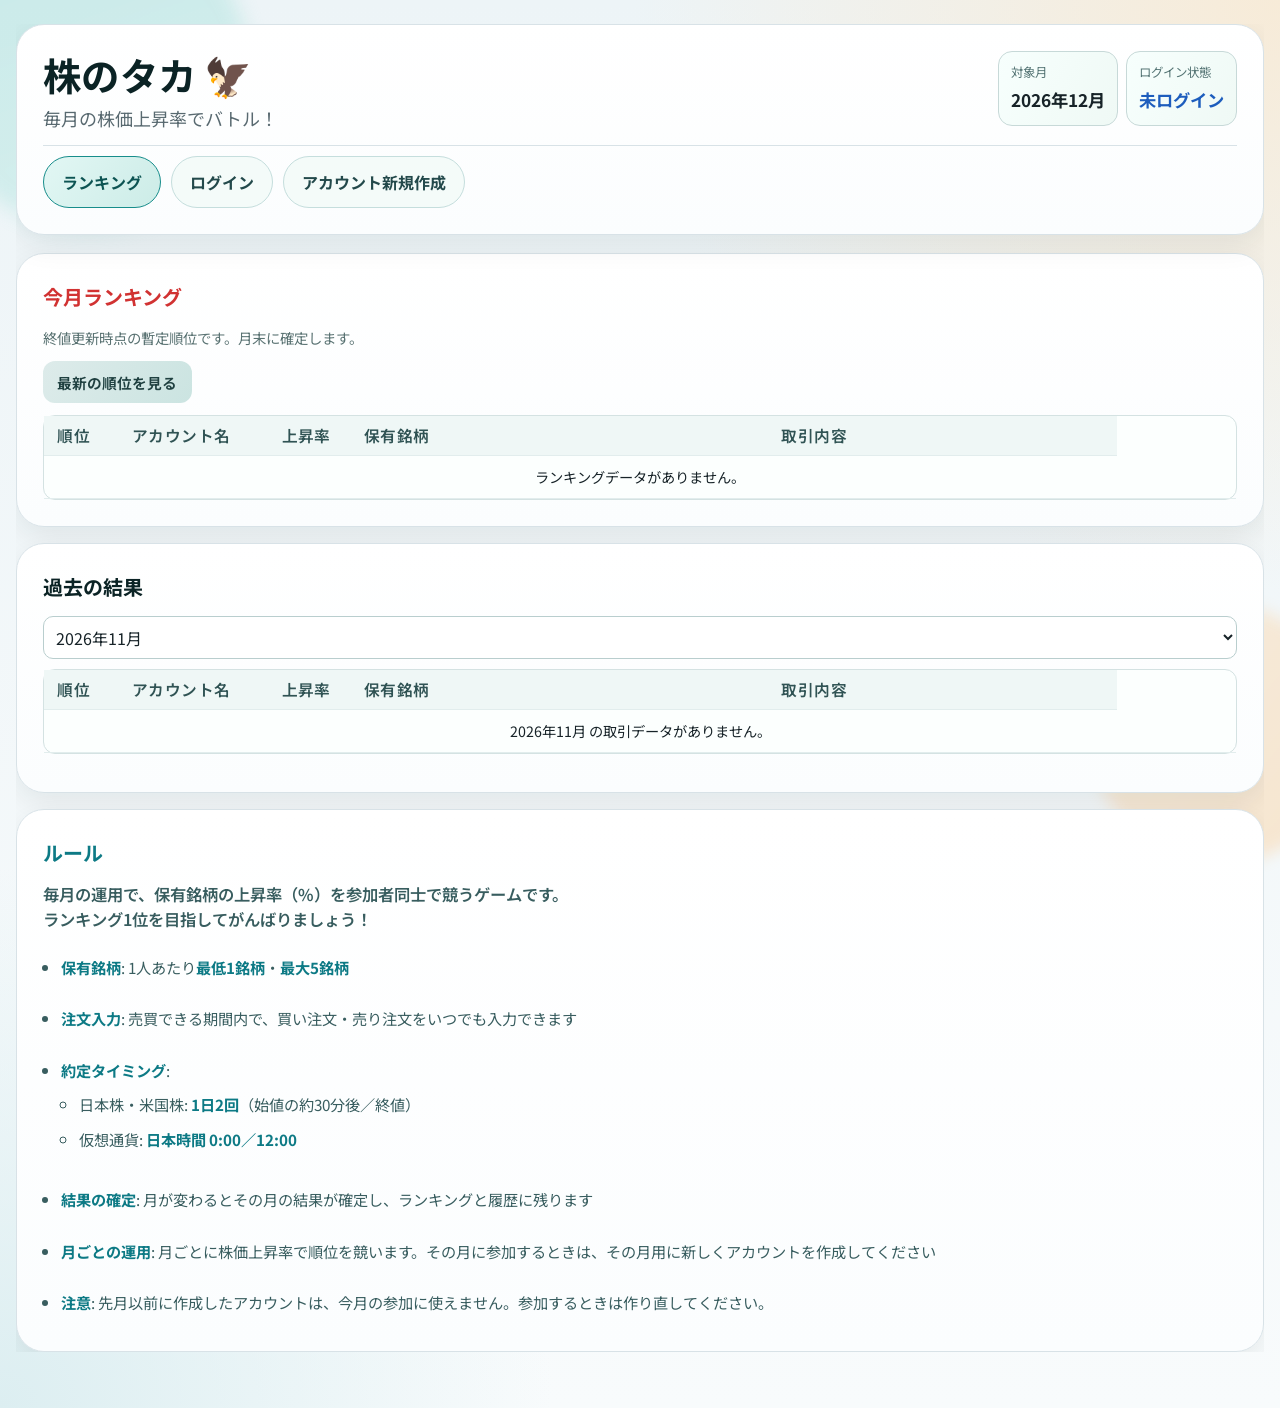
==== commit 62196933: "Add files via upload" ====
--- a/index.html
+++ b/index.html
@@ -120,7 +120,7 @@
     href="https://fonts.googleapis.com/css2?family=Noto+Sans+JP:wght@400;500;700&family=Zen+Kaku+Gothic+New:wght@400;500;700&display=swap"
     rel="stylesheet"
   />
-  <link rel="stylesheet" href="./stockgame.css?v=85" />
+  <link rel="stylesheet" href="./stockgame.css?v=88" />
 </head>
 <body>
   <noscript>
@@ -166,9 +166,9 @@
       <div class="report-reason-dialog card intro-dialog">
         <h3>操作方法とルール</h3>
         <div class="intro-body">
-          <p><strong>このアプリでできること</strong><br>毎月の運用（購入・売却）で、保有銘柄の上昇率（%）を参加者どうしで競うゲームです。ランキング1位を目指して遊びましょう！</p>
+          <p><strong>このアプリでできること</strong><br>毎月の運用で、保有銘柄の上昇率（%）を参加者同士で競うゲームです。ランキング1位を目指してがんばりましょう！</p>
           <p><strong>保有できる銘柄数</strong><br>銘柄の追加画面で、<strong>最低1銘柄</strong>・<strong>最大5銘柄</strong>まで保有できます。</p>
-          <p><strong>注文と約定</strong><br>買い注文・売り注文は（売買できる期間内で）いつでも入力できますが、注文が成立（約定）するタイミングは市場ごとに決まっています。<br>日本株・米国株は<strong>1日2回</strong>（始値30分後／終値）、仮想通貨は<strong>日本時間0:00／12:00</strong>に約定します。</p>
+          <p><strong>注文と約定</strong><br>買い注文・売り注文は、売買できる期間内であればいつでも入力できます。<br class="rule-br-mobile" />約定のタイミングは市場ごとに決まっています。<br />日本株・米国株は<strong>1日2回</strong>（寄りの約30分後と終値）、仮想通貨は<strong>日本時間 0:00／12:00</strong>に約定します。</p>
           <p><strong>対象月</strong><br>毎月1日0:00（日本時間）から月末まで。その月の結果は月が変わると確定し、履歴に残ります。</p>
         </div>
         <button type="button" class="btn btn-primary intro-close-btn">理解しました</button>
@@ -195,19 +195,19 @@
         <div id="registerRulesStep" class="register-rules-step hidden">
           <h3>ルール</h3>
           <div class="register-rules-body">
-            <p class="rule-lead rule-lead--flow">毎月の購入・売却などの運用で、保有銘柄の上昇率（%）を参加者どうしで競うゲームです。<br />ランキング1位を目指して頑張りましょう！</p>
+            <p class="rule-lead rule-lead--flow">毎月の運用で、保有銘柄の上昇率（%）を参加者同士で競うゲームです。<br />ランキング1位を目指してがんばりましょう！</p>
             <ul class="rule-list">
-              <li><strong>保有数</strong>: 1人 <strong>最低1銘柄</strong>・<strong>最大5銘柄</strong></li>
-              <li><strong>注文入力</strong>: 売買できる期間内で、買い注文・売り注文をいつでも入力できます</li>
+              <li><strong>保有銘柄</strong>: 1人あたり<strong>最低1銘柄</strong>・<strong>最大5銘柄</strong></li>
+              <li><strong>注文入力</strong>: 売買できる期間内で、<br class="rule-br-mobile" />買い注文・売り注文をいつでも入力できます</li>
               <li><strong>約定タイミング</strong>:
-                <ul>
-                  <li>日本株・米国株: <strong>1日2回</strong>（始値30分後／終値）</li>
+                <ul class="rule-timing-sub">
+                  <li>日本株・米国株: <strong>1日2回</strong>（始値の約30分後／終値）</li>
                   <li>仮想通貨: <strong>日本時間 0:00／12:00</strong></li>
                 </ul>
               </li>
               <li><strong>結果の確定</strong>: 月が変わるとその月の結果が確定し、ランキングと履歴に残ります</li>
-              <li><strong>月ごとの運用</strong>: 月ごとに株価上昇率でバトルし、使用したアカウントは月ごとに作ってください</li>
-              <li><strong>注意</strong>: 先月までに作成したアカウントは、今月の参加に使用できません</li>
+              <li><strong>月ごとの運用</strong>: 月ごとに株価上昇率で順位を競います。<br class="rule-br-mobile" />その月に参加するときは、その月用に新しくアカウントを作成してください</li>
+              <li><strong>注意</strong>: 先月以前に作成したアカウントは、今月の参加に使えません。<br class="rule-br-mobile" />参加するときは作り直してください。</li>
             </ul>
           </div>
           <button type="button" id="registerRulesOkBtn" class="btn btn-primary">確認</button>
@@ -405,10 +405,6 @@
 
         <article class="card reveal hidden" id="pickPanel">
           <h2>銘柄選択</h2>
-          <div class="pick-timing-note" role="note">
-            <span class="pick-timing-note__hdr">約定</span>
-            <span class="pick-timing-note__txt">日本・米国株は「寄りの約30分後」と「終値」。仮想通貨は日本時間の0:00と12:00</span>
-          </div>
           <form id="symbolForm" autocomplete="on">
             <div class="field-grid">
               <div class="field">
@@ -473,6 +469,10 @@
             </div>
             <div id="pickConfirmState" class="section-note pick-confirm-state-note"></div>
             <div id="apiDiagMessage" class="api-diag hidden"></div>
+            <div class="pick-timing-note pick-timing-note--below-diag" role="note">
+              <span class="pick-timing-note__hdr">約定</span>
+              <span class="pick-timing-note__txt">日本・米国株は「寄りの約30分後」と「終値」。仮想通貨は日本時間の0:00と12:00</span>
+            </div>
           </div>
           <p id="pickUnconfirmedNotice" class="section-note pick-unconfirmed-notice hidden" aria-live="polite">※未確定のまま他画面へ移動すると変更は破棄されます。</p>
           <div id="pickMessage" class="inline-message"></div>
@@ -552,19 +552,19 @@
       <article class="card reveal hidden" id="ruleCard">
         <h2>ルール</h2>
         <div class="rule-body">
-          <p class="rule-lead rule-lead--flow">毎月の購入・売却などの運用で、保有銘柄の上昇率（%）を参加者どうしで競うゲームです。<br />ランキング1位を目指して頑張りましょう！</p>
+          <p class="rule-lead rule-lead--flow">毎月の運用で、保有銘柄の上昇率（%）を参加者同士で競うゲームです。<br />ランキング1位を目指してがんばりましょう！</p>
           <ul class="rule-list">
-            <li><strong>保有数</strong>: 1人 <strong>最低1銘柄</strong>・<strong>最大5銘柄</strong></li>
-            <li><strong>注文入力</strong>: 売買できる期間内で、買い注文・売り注文をいつでも入力できます</li>
+            <li><strong>保有銘柄</strong>: 1人あたり<strong>最低1銘柄</strong>・<strong>最大5銘柄</strong></li>
+            <li><strong>注文入力</strong>: 売買できる期間内で、<br class="rule-br-mobile" />買い注文・売り注文をいつでも入力できます</li>
             <li><strong>約定タイミング</strong>:
-              <ul>
-                <li>日本株・米国株: <strong>1日2回</strong>（始値30分後／終値）</li>
+              <ul class="rule-timing-sub">
+                <li>日本株・米国株: <strong>1日2回</strong>（始値の約30分後／終値）</li>
                 <li>仮想通貨: <strong>日本時間 0:00／12:00</strong></li>
               </ul>
             </li>
             <li><strong>結果の確定</strong>: 月が変わるとその月の結果が確定し、ランキングと履歴に残ります</li>
-            <li><strong>月ごとの運用</strong>: 月ごとに株価上昇率でバトルし、使用したアカウントは月ごとに作ってください</li>
-            <li><strong>注意</strong>: 先月までに作成したアカウントは、今月の参加に使用できません。作り直してください。</li>
+            <li><strong>月ごとの運用</strong>: 月ごとに株価上昇率で順位を競います。<br class="rule-br-mobile" />その月に参加するときは、その月用に新しくアカウントを作成してください</li>
+            <li><strong>注意</strong>: 先月以前に作成したアカウントは、今月の参加に使えません。<br class="rule-br-mobile" />参加するときは作り直してください。</li>
           </ul>
         </div>
       </article>
@@ -599,6 +599,6 @@
     };
   </script>
   <script src="./jp_company_autocomplete_engine.js"></script>
-  <script src="./stockgame.js?v=101" defer></script>
+  <script src="./stockgame.js?v=102" defer></script>
 </body>
 </html>
--- a/stockgame.css
+++ b/stockgame.css
@@ -287,6 +287,26 @@
   line-height: 1.52;
 }
 
+/* ルール本文: 狭い画面だけ意図した位置で改行 */
+br.rule-br-mobile {
+  display: none;
+}
+
+@media (max-width: 820px) {
+  br.rule-br-mobile {
+    display: block;
+  }
+}
+
+/* 約定タイミングの内側リスト: 狭い画面では文字を詰めて1行に近づける */
+@media (max-width: 820px) {
+  .rule-timing-sub li {
+    font-size: clamp(0.62rem, 1.85vw + 0.48rem, 0.84rem);
+    line-height: 1.38;
+    word-break: keep-all;
+  }
+}
+
 .rule-body .rule-list,
 .register-rules-body .rule-list {
   margin: 0;
@@ -683,6 +703,14 @@
 
 #pickPanel .pick-timing-note__txt {
   font-weight: 400;
+}
+
+/* 通信: 正常／エラーの下に約定説明を置く */
+#pickPanel .pick-timing-note--below-diag {
+  margin-top: 0.5rem;
+  margin-bottom: 0;
+  padding-top: 0.35rem;
+  border-top: 1px solid rgba(18, 61, 62, 0.1);
 }
 
 .rank-note {
@@ -1081,6 +1109,11 @@
   font-size: 1rem;
   font-weight: 600;
   color: var(--muted);
+}
+
+.monthly-result-none .monthly-result-line1,
+.monthly-result-none .monthly-result-line2 {
+  display: inline;
 }
 
 .account-refresh-row {
@@ -2273,6 +2306,15 @@
     margin-top: 0.25rem;
   }
 
+  .monthly-result-none .monthly-result-line1 {
+    display: block;
+    margin-bottom: 0.25em;
+  }
+
+  .monthly-result-none .monthly-result-line2 {
+    display: block;
+  }
+
   /* 銘柄追加フォーム: 狭幅で子が親を押し広げない */
   #pickPanel .field-grid,
   #pickPanel .field-grid .field {
@@ -2347,22 +2389,54 @@
     width: auto !important;
   }
 
-  /* 銘柄フォームのボタンは常に1行（.button-row の縦積みを打ち消す）。サイズは #pickPanel .button-row .btn の clamp に任せる */
+  /* 銘柄フォーム: 改行より文字を小さくして1行に近づける。はみ出す場合は行を横スクロール */
+  #symbolForm .pick-symbol-form-row {
+    overflow-x: auto;
+    overflow-y: hidden;
+    -webkit-overflow-scrolling: touch;
+    scrollbar-width: thin;
+  }
+
   #symbolForm .pick-symbol-form-row .btn {
-    flex: 1 1 0 !important;
-    min-width: 0 !important;
+    flex: 0 0 auto !important;
+    min-width: max-content !important;
     width: auto !important;
     white-space: nowrap !important;
+    line-height: 1.15 !important;
+    font-size: clamp(0.38rem, 2.35vw + 0.26rem, 0.68rem) !important;
+    padding: clamp(0.18rem, 1vw + 0.06rem, 0.34rem) clamp(0.12rem, 0.85vw + 0.04rem, 0.36rem) !important;
+    min-height: 36px !important;
+    display: inline-flex !important;
+    align-items: center !important;
+    justify-content: center !important;
+    text-align: center !important;
+    word-break: keep-all !important;
+    overflow-wrap: normal !important;
+  }
+
+  #accountPanel .account-quick-actions {
+    overflow-x: auto;
+    overflow-y: hidden;
+    -webkit-overflow-scrolling: touch;
+    scrollbar-width: thin;
+    justify-content: flex-start;
   }
 
   #accountPanel .account-quick-actions .btn {
-    flex: 1 1 0 !important;
-    min-width: 0 !important;
+    flex: 0 0 auto !important;
+    min-width: max-content !important;
     width: auto !important;
-    min-height: 36px !important;
-    font-size: clamp(0.54rem, 1.85vw + 0.42rem, 0.76rem) !important;
-    padding: 0.34rem 0.18rem !important;
+    min-height: 38px !important;
+    font-size: clamp(0.38rem, 2.2vw + 0.28rem, 0.66rem) !important;
+    padding: 0.26rem 0.45rem !important;
     white-space: nowrap !important;
+    line-height: 1.15 !important;
+    display: inline-flex !important;
+    align-items: center !important;
+    justify-content: center !important;
+    text-align: center !important;
+    word-break: keep-all !important;
+    overflow-wrap: normal !important;
   }
 
   .suggest-item {
@@ -2708,295 +2782,199 @@
     display: none !important;
   }
 
-  /* --- ランキング・履歴：A カード内グリッド（1行目=順位+名前+上昇率） --- */
+  /* --- ランキング・過去結果: table＋親1か所の横スクロール（見出しと列が連動） --- */
+  .table-wrap {
+    -webkit-overflow-scrolling: touch;
+    overflow-x: hidden;
+    max-width: 100%;
+  }
+
+  #historyCard .table-wrap,
+  #liveRankCard .table-wrap {
+    overflow-x: auto;
+    overflow-y: visible;
+    -webkit-overflow-scrolling: touch;
+  }
+
   #liveRankTable,
   #historyTable {
-    min-width: 0 !important;
-    width: 100%;
+    display: table;
+    width: max-content;
+    max-width: none;
+    min-width: 100%;
     table-layout: fixed;
     border-collapse: separate;
     border-spacing: 0;
+    margin: 0;
+    background: #fcfffe;
   }
 
   #liveRankTable thead,
   #historyTable thead {
-    display: block;
+    display: table-header-group;
+    width: auto;
+    max-width: none;
+    overflow: visible;
+  }
+
+  #liveRankTable tbody,
+  #historyTable tbody {
+    display: table-row-group;
   }
 
   #liveRankTable thead tr,
-  #historyTable thead tr {
-    display: flex;
-    flex-direction: row;
-    flex-wrap: nowrap;
-    align-items: flex-end;
-    gap: 4px 6px;
-    padding: 4px 8px 6px;
-    margin: 0 0 4px;
-    border-bottom: 1px solid rgba(18, 61, 62, 0.14);
-    box-sizing: border-box;
+  #historyTable thead tr,
+  #liveRankTable tbody tr.rank-table-empty,
+  #historyTable tbody tr.rank-table-empty,
+  #liveRankTable tbody tr.rank-row,
+  #historyTable tbody tr.rank-row {
+    display: table-row;
   }
 
   #liveRankTable thead th,
   #historyTable thead th {
-    flex: 0 0 auto;
-    min-width: 0;
-    margin: 0;
-    padding: 0 2px;
-    font-size: clamp(0.52rem, 0.65vw + 0.44rem, 0.68rem);
+    display: table-cell;
+    box-sizing: border-box;
+    vertical-align: bottom;
+    padding: 8px 6px 7px;
+    font-size: clamp(0.42rem, 1.65vw + 0.28rem, 0.6rem);
     font-weight: 650;
-    line-height: 1.15;
+    line-height: 1.2;
     color: #4a6a6b;
+    white-space: nowrap;
+    word-break: keep-all;
     text-align: center;
-    white-space: normal;
-    overflow: visible;
-    text-overflow: clip;
-  }
-
-  #liveRankTable thead th:nth-child(1),
-  #historyTable thead th:nth-child(1) {
-    flex: 0 0 2.75rem;
-    max-width: 3rem;
+    background: #eff7f6;
+    border-bottom: 1px solid rgba(18, 61, 62, 0.18);
   }
 
   #liveRankTable thead th:nth-child(2),
-  #historyTable thead th:nth-child(2) {
-    flex: 0 1 15%;
-    min-width: 3.25rem;
-    text-align: left;
-  }
-
-  #liveRankTable thead th:nth-child(3),
-  #historyTable thead th:nth-child(3) {
-    flex: 0 0 3.1rem;
-  }
-
+  #historyTable thead th:nth-child(2),
   #liveRankTable thead th:nth-child(4),
-  #historyTable thead th:nth-child(4) {
-    flex: 1 1 22%;
-    min-width: 4rem;
-    text-align: left;
-  }
-
+  #historyTable thead th:nth-child(4),
   #liveRankTable thead th:nth-child(5),
   #historyTable thead th:nth-child(5) {
-    flex: 1 1 26%;
-    min-width: 4.25rem;
     text-align: left;
   }
 
-  #liveRankTable thead th:nth-child(6),
-  #historyTable thead th:nth-child(6),
-  #liveRankTable thead th.col-menu,
-  #historyTable thead th.col-menu {
-    flex: 0 0 auto;
-    min-width: 3.25rem;
-    max-width: none;
-    text-align: center;
-    white-space: nowrap;
-    overflow: visible;
-    text-overflow: clip;
+  /* 列幅: thead / tbody で同一 */
+  #liveRankTable th:nth-child(1),
+  #liveRankTable td:nth-child(1),
+  #historyTable th:nth-child(1),
+  #historyTable td:nth-child(1) {
+    width: 3rem;
+    min-width: 3rem;
+    max-width: 3.25rem;
+  }
+
+  #liveRankTable th:nth-child(2),
+  #liveRankTable td:nth-child(2),
+  #historyTable th:nth-child(2),
+  #historyTable td:nth-child(2) {
+    width: 5.75rem;
+    min-width: 5.75rem;
+    max-width: 7.5rem;
+  }
+
+  #liveRankTable th:nth-child(3),
+  #liveRankTable td:nth-child(3),
+  #historyTable th:nth-child(3),
+  #historyTable td:nth-child(3) {
+    width: 3.5rem;
+    min-width: 3.5rem;
+    max-width: 4rem;
+  }
+
+  #liveRankTable th:nth-child(4),
+  #liveRankTable td:nth-child(4),
+  #historyTable th:nth-child(4),
+  #historyTable td:nth-child(4) {
+    width: 11.5rem;
+    min-width: 11.5rem;
+    max-width: 16rem;
+  }
+
+  #liveRankTable th:nth-child(5),
+  #liveRankTable td:nth-child(5),
+  #historyTable th:nth-child(5),
+  #historyTable td:nth-child(5) {
+    width: 9.5rem;
+    min-width: 9.5rem;
+    max-width: 13rem;
+  }
+
+  #liveRankTable th:nth-child(6),
+  #liveRankTable td:nth-child(6),
+  #historyTable th:nth-child(6),
+  #historyTable td:nth-child(6) {
+    width: 5rem;
+    min-width: 5rem;
+    max-width: 6rem;
+    padding-left: 4px;
+    padding-right: 4px;
   }
 
   #liveRankTable tbody tr.rank-table-empty,
   #historyTable tbody tr.rank-table-empty {
-    display: block;
-    margin-bottom: 12px;
-    padding: 12px 14px;
-    border-radius: 12px;
-    background: rgba(255, 255, 255, 0.04);
-    border: 1px solid rgba(255, 255, 255, 0.08);
-    box-sizing: border-box;
-    text-align: center;
+    margin: 0;
+    padding: 0;
+    background: transparent;
+    border: none;
   }
 
   #liveRankTable tbody tr.rank-table-empty td,
   #historyTable tbody tr.rank-table-empty td {
-    display: block;
-    width: 100% !important;
-    border: none;
+    display: table-cell;
+    width: 100%;
+    min-width: 16rem;
+    max-width: none;
+    padding: 16px 12px;
     text-align: center;
-  }
-
-  #liveRankTable tbody tr.rank-row,
-  #historyTable tbody tr.rank-row {
-    display: grid;
-    grid-template-columns: minmax(2.75rem, auto) 1fr minmax(4.25rem, auto);
-    grid-template-areas:
-      "g-rank g-name g-pct"
-      "g-sym g-sym g-sym"
-      "g-trd g-trd g-trd"
-      "g-menu g-menu g-menu";
-    column-gap: 10px;
-    row-gap: 8px;
-    align-items: start;
-    margin-bottom: 12px;
-    padding: 12px 14px;
-    border-radius: 12px;
-    background: rgba(255, 255, 255, 0.04);
-    border: 1px solid rgba(255, 255, 255, 0.08);
+    border-bottom: 1px solid rgba(18, 61, 62, 0.1);
+    background: #fcfffe;
+  }
+
+  #liveRankTable tbody tr.rank-row td,
+  #historyTable tbody tr.rank-row td {
+    display: table-cell;
+    vertical-align: top;
     box-sizing: border-box;
+    padding: 8px 6px;
+    font-size: clamp(0.62rem, 1.35vw + 0.48rem, 0.8rem);
+    line-height: 1.45;
+    border-bottom: 1px solid rgba(18, 61, 62, 0.1);
+    white-space: normal;
+    overflow-wrap: break-word;
+    word-break: break-word;
   }
 
   #liveRankTable tbody tr.rank-row td:nth-child(1),
   #historyTable tbody tr.rank-row td:nth-child(1) {
-    grid-area: g-rank;
-    align-self: center;
     text-align: center;
-  }
-
-  #liveRankTable tbody tr.rank-row td:nth-child(2),
-  #historyTable tbody tr.rank-row td:nth-child(2) {
-    grid-area: g-name;
-    align-self: center;
-  }
-
-  #liveRankTable tbody tr.rank-row td:nth-child(3),
-  #historyTable tbody tr.rank-row td:nth-child(3) {
-    grid-area: g-pct;
-  }
-
-  #liveRankTable tbody tr.rank-row td:nth-child(4),
-  #historyTable tbody tr.rank-row td:nth-child(4) {
-    grid-area: g-sym;
-  }
-
-  #liveRankTable tbody tr.rank-row td:nth-child(5),
-  #historyTable tbody tr.rank-row td:nth-child(5) {
-    grid-area: g-trd;
-  }
-
-  #liveRankTable tbody tr.rank-row td:nth-child(6),
-  #historyTable tbody tr.rank-row td:nth-child(6) {
-    grid-area: g-menu;
-  }
-
-  #liveRankTable tbody tr.rank-row td,
-  #historyTable tbody tr.rank-row td {
-    display: block;
-    width: auto !important;
-    min-width: 0 !important;
-    padding: 0;
-    margin: 0;
-    font-size: 0.875rem;
-    line-height: 1.4;
-    text-align: left;
-    white-space: normal;
-    overflow: visible;
-    border: none;
-    overflow-wrap: anywhere;
-    word-break: break-word;
-  }
-
-  /* B: ラベルは QA 目安 11〜12px */
-  #liveRankTable tbody tr.rank-row td::before,
-  #historyTable tbody tr.rank-row td::before {
-    content: attr(data-label);
-    display: block;
-    font-size: 0.72rem;
+    vertical-align: middle;
     font-weight: 600;
-    letter-spacing: 0.04em;
-    opacity: 0.78;
-    margin-bottom: 3px;
-  }
-
-  #liveRankTable tbody tr.rank-row td[data-label=""]::before,
-  #historyTable tbody tr.rank-row td[data-label=""]::before {
-    content: none;
-  }
-
-  /* アカウント名: 枠内の中央（ラベル＋本文を縦横そろえて中央） */
-  #liveRankTable tbody tr.rank-row td.rank-account-cell,
-  #historyTable tbody tr.rank-row td.rank-account-cell {
-    max-height: none;
-    overflow: visible;
-    display: flex;
-    flex-direction: column;
-    justify-content: center;
-    align-items: center;
-    text-align: center;
-  }
-
-  #liveRankTable tbody tr.rank-row td.rank-account-cell::before,
-  #historyTable tbody tr.rank-row td.rank-account-cell::before {
-    width: 100%;
-    text-align: center;
-  }
-
-  #liveRankTable tbody tr.rank-row td.rank-account-cell.rank-account-cell--n6,
-  #historyTable tbody tr.rank-row td.rank-account-cell.rank-account-cell--n6 {
-    font-size: clamp(0.98rem, 1.1vw + 0.82rem, 1.12rem);
-    line-height: 1.38;
-  }
-
-  #liveRankTable tbody tr.rank-row td.rank-account-cell.rank-account-cell--n7,
-  #historyTable tbody tr.rank-row td.rank-account-cell.rank-account-cell--n7 {
-    font-size: clamp(0.9rem, 0.95vw + 0.76rem, 1.02rem);
-    line-height: 1.38;
-  }
-
-  #liveRankTable tbody tr.rank-row td.rank-account-cell.rank-account-cell--n8,
-  #historyTable tbody tr.rank-row td.rank-account-cell.rank-account-cell--n8 {
-    font-size: clamp(0.84rem, 0.85vw + 0.7rem, 0.94rem);
-    line-height: 1.4;
-    letter-spacing: -0.015em;
-  }
-
-  #liveRankTable tbody tr.rank-row td.rank-account-cell .rank-account-cell__inner,
-  #historyTable tbody tr.rank-row td.rank-account-cell .rank-account-cell__inner {
-    flex: 0 0 auto;
-    align-self: center;
-    line-height: 1.35;
-    font-stretch: normal;
   }
 
   #liveRankTable tbody tr.rank-row td:nth-child(3),
   #historyTable tbody tr.rank-row td:nth-child(3) {
     text-align: center;
+    vertical-align: middle;
     font-weight: 700;
-    font-size: 0.94rem;
-    align-self: center;
-  }
-
-  #liveRankTable tbody tr.rank-row td:nth-child(3) .rank-pct-cell__inner,
-  #historyTable tbody tr.rank-row td:nth-child(3) .rank-pct-cell__inner {
-    display: flex;
-    align-items: center;
-    justify-content: center;
-    width: 100%;
-    text-align: center;
-    line-height: 1.35;
-    font-stretch: normal;
-  }
-
-  #liveRankTable tbody tr.rank-row td:nth-child(3)::before,
-  #historyTable tbody tr.rank-row td:nth-child(3)::before {
-    text-align: center;
   }
 
   #liveRankTable tbody tr.rank-row td.rank-symbols-cell,
   #historyTable tbody tr.rank-row td.rank-symbols-cell {
-    max-width: none;
-    max-height: 7rem;
-    overflow-x: hidden !important;
+    font-family: var(--font-jp);
+    font-size: clamp(0.6rem, 1.25vw + 0.46rem, 0.78rem);
+    line-height: 1.5;
+    overflow-wrap: normal;
+    word-break: keep-all;
+    line-break: strict;
+    max-height: 8rem;
     overflow-y: auto;
     -webkit-overflow-scrolling: touch;
-    font-size: clamp(0.64rem, 2.2vw + 0.42rem, 0.84rem);
-    font-weight: 400;
-    font-family: var(--font-jp);
-    line-height: 1.5;
-    /* 親 td の overflow-wrap:anywhere を打ち消し、銘柄は .rank-holding-pair 単位 */
-    overflow-wrap: normal !important;
-    word-break: keep-all;
-    line-break: strict;
-    white-space: normal;
-    align-items: stretch;
-    min-width: 0;
-    /* 親で display:block のため vertical-align は無効 */
-    font-feature-settings: "palt" 1;
-    padding-bottom: 2px;
-  }
-
-  /* スマホカード: 1 銘柄＝1 行（銘柄同士の改行が明確、セル外へはみ出さない） */
+  }
+
   #liveRankTable tbody tr.rank-row td.rank-symbols-cell .rank-holding-pair,
   #historyTable tbody tr.rank-row td.rank-symbols-cell .rank-holding-pair {
     display: block;
@@ -3006,266 +2984,19 @@
     line-height: 1.45;
   }
 
-  #liveRankTable tbody tr.rank-row td:nth-child(5),
-  #historyTable tbody tr.rank-row td:nth-child(5) {
-    font-size: 0.82rem;
-    max-height: 12rem;
+  #liveRankTable tbody tr.rank-row td.rank-trade-col,
+  #historyTable tbody tr.rank-row td.rank-trade-col {
+    font-size: clamp(0.58rem, 1.2vw + 0.44rem, 0.76rem);
+    line-height: 1.42;
+    max-height: 10rem;
     overflow-y: auto;
     -webkit-overflow-scrolling: touch;
   }
 
-  #liveRankTable tbody tr.rank-row td.col-menu,
-  #historyTable tbody tr.rank-row td.col-menu {
-    border-top: 1px solid rgba(13, 61, 62, 0.14);
-    padding-top: 10px;
-    margin-top: 2px;
-    white-space: normal;
-    text-align: left;
-  }
-
-  /* C: 操作列（カードレイアウト）— ⋮ の下に2列パネル */
-  #liveRankTable tbody tr.rank-row td.col-menu .rank-menu-wrap,
-  #historyTable tbody tr.rank-row td.col-menu .rank-menu-wrap {
-    width: 100%;
-    align-items: flex-end;
-    justify-content: flex-start;
-    gap: 8px;
-  }
-
-  #liveRankTable tbody tr.rank-row td.col-menu .rank-menu-panel,
-  #historyTable tbody tr.rank-row td.col-menu .rank-menu-panel {
-    max-width: none;
-    gap: 8px;
-  }
-
-  #liveRankTable tbody tr.rank-row td.col-menu .rank-menu-panel .rank-menu-detail-btn,
-  #historyTable tbody tr.rank-row td.col-menu .rank-menu-panel .rank-menu-detail-btn,
-  #liveRankTable tbody tr.rank-row td.col-menu .rank-menu-panel .rank-menu-report-btn:not(.hidden),
-  #liveRankTable tbody tr.rank-row td.col-menu .rank-menu-panel .rank-menu-unreport-btn:not(.hidden),
-  #historyTable tbody tr.rank-row td.col-menu .rank-menu-panel .rank-menu-report-btn:not(.hidden),
-  #historyTable tbody tr.rank-row td.col-menu .rank-menu-panel .rank-menu-unreport-btn:not(.hidden) {
-    text-align: center;
-    line-height: 1.25;
-    white-space: normal;
-    min-height: clamp(34px, 8.5vw, 42px);
-    font-size: clamp(0.62rem, 0.42vw + 0.54rem, 0.8rem);
-    padding: clamp(4px, 1vw, 7px) clamp(5px, 1.1vw, 9px);
-  }
-
-  #liveRankTable tbody tr.rank-row td.col-menu .rank-menu-trigger,
-  #historyTable tbody tr.rank-row td.col-menu .rank-menu-trigger {
-    min-width: clamp(36px, 9vw, 48px);
-    min-height: clamp(36px, 9vw, 48px);
-    flex: 0 0 auto;
-    align-self: flex-end;
-  }
-
-  /* カードレイアウト：順位セル内で縦横中央（中身 span.rank-no を中央に） */
-  #liveRankTable tbody tr.rank-row td.rank-td,
-  #historyTable tbody tr.rank-row td.rank-td {
-    display: flex;
-    flex-direction: row;
-    align-items: center;
-    justify-content: center;
-    width: 100%;
-    font-size: clamp(1.02rem, 1.15vw + 0.84rem, 1.08rem);
-    line-height: 1.2;
-    font-weight: 600;
-    min-height: 2.5em;
-  }
-
-  #liveRankTable tbody tr.rank-row td.rank-td .rank-no,
-  #historyTable tbody tr.rank-row td.rank-td .rank-no {
-    display: inline-flex;
-    align-items: center;
-    justify-content: center;
-  }
-
-  .rank-holding-pending {
-    white-space: normal;
-    overflow: visible;
-    text-overflow: clip;
-    max-width: none;
-    display: inline;
-    vertical-align: bottom;
-    overflow-wrap: anywhere;
-    word-break: break-word;
-    font-weight: 400;
-    font-family: inherit;
-  }
-
-  .rank-trade-name {
-    white-space: normal;
-    max-width: none;
-    text-overflow: clip;
-    display: inline;
-    overflow-wrap: anywhere;
-    word-break: break-word;
-  }
-
-  .rank-trade-inline-item {
-    overflow-wrap: anywhere;
-    word-break: break-word;
-  }
-
-  .table-wrap {
-    -webkit-overflow-scrolling: touch;
-    overflow-x: hidden;
-    max-width: 100%;
-  }
-
-  /* 今月・過去ランキング: 横スクロール */
-  #historyCard .table-wrap,
-  #liveRankCard .table-wrap {
-    overflow-x: auto;
-    overflow-y: hidden;
-    -webkit-overflow-scrolling: touch;
-  }
-
-  /* 今月・過去ランキング: thead 列名と揃え、幅を flex で均等利用・文字は clamp で画面に追従 */
-  #liveRankTable tbody tr.rank-row,
-  #historyTable tbody tr.rank-row {
-    display: flex;
-    flex-direction: row;
-    flex-wrap: nowrap;
-    align-items: flex-start;
-    gap: clamp(3px, 1vw, 8px);
-    width: 100%;
-    max-width: 100%;
-    box-sizing: border-box;
-    padding: 8px 8px 10px;
-    margin-bottom: 10px;
-    overflow-x: auto;
-    overflow-y: hidden;
-    -webkit-overflow-scrolling: touch;
-  }
-
-  #liveRankTable tbody tr.rank-row td,
-  #historyTable tbody tr.rank-row td {
-    display: flex;
-    flex-direction: column;
-    flex-wrap: nowrap;
-    align-items: flex-start;
-    justify-content: flex-start;
-    box-sizing: border-box;
-    padding: 2px 3px;
-    font-size: clamp(0.67rem, 0.55vw + 0.57rem, 0.78rem);
-    line-height: 1.35;
-    max-height: none;
-    white-space: normal;
-    overflow: visible;
-    text-overflow: clip;
-    overflow-wrap: anywhere;
-    word-break: break-word;
-    min-width: 0;
-  }
-
-  #liveRankTable tbody tr.rank-row td:nth-child(1),
-  #historyTable tbody tr.rank-row td:nth-child(1) {
-    flex: 0 0 2.75rem;
-    max-width: 3rem;
-    flex-direction: row;
-    align-items: center;
-    justify-content: center;
-    text-align: center;
-    font-weight: 650;
-    align-self: flex-start;
-  }
-
-  #liveRankTable tbody tr.rank-row td:nth-child(2),
-  #historyTable tbody tr.rank-row td:nth-child(2) {
-    flex: 0 1 15%;
-    min-width: 3.25rem;
-    max-width: none;
-    justify-content: flex-start;
-    text-align: left;
-  }
-
-  #liveRankTable tbody tr.rank-row td:nth-child(3),
-  #historyTable tbody tr.rank-row td:nth-child(3) {
-    flex: 0 0 3.1rem;
-    flex-direction: row;
-    align-items: center;
-    justify-content: center;
-    text-align: center;
-    font-weight: 700;
-    align-self: flex-start;
-  }
-
-  #liveRankTable tbody tr.rank-row td:nth-child(4),
-  #historyTable tbody tr.rank-row td:nth-child(4) {
-    flex: 1 1 22%;
-    min-width: 0;
-    max-width: 42%;
-    overflow-x: hidden;
-    overflow-y: visible;
-    text-overflow: clip;
-    white-space: normal;
-    overflow-wrap: normal;
-    word-break: keep-all;
-  }
-
-  #liveRankTable tbody tr.rank-row td:nth-child(5),
-  #historyTable tbody tr.rank-row td:nth-child(5) {
-    flex: 1 1 26%;
-    min-width: 4.25rem;
-    max-width: none;
-    overflow: visible;
-    text-overflow: clip;
-    white-space: normal;
-  }
-
-  #liveRankTable tbody tr.rank-row td:nth-child(6),
-  #historyTable tbody tr.rank-row td:nth-child(6) {
-    flex: 0 0 auto;
-    min-width: 4.75rem;
-    max-width: none;
-    flex-direction: row;
-    flex-wrap: wrap;
-    align-items: center;
-    align-self: flex-start;
-    white-space: normal;
-    overflow: visible;
-    text-overflow: clip;
-    border-top: none;
-    padding-top: 2px;
-    margin-top: 0;
-  }
-
-  #liveRankTable tbody tr.rank-row td.rank-trade-col,
-  #historyTable tbody tr.rank-row td.rank-trade-col {
-    min-width: 0;
-  }
-
-  #liveRankTable tbody tr.rank-row td.rank-trade-col .rank-trade-details,
-  #historyTable tbody tr.rank-row td.rank-trade-col .rank-trade-details {
-    width: 100%;
-    min-width: 0;
-  }
-
-  #liveRankTable tbody tr.rank-row td.rank-trade-col .rank-trade-summary,
-  #historyTable tbody tr.rank-row td.rank-trade-col .rank-trade-summary {
-    white-space: normal;
-    overflow-wrap: anywhere;
-    word-break: break-word;
-    line-height: 1.38;
-  }
-
-  /* 列名は thead 表示のため、セル内 data-label は出さない */
-  #liveRankTable tbody tr.rank-row td::before,
-  #historyTable tbody tr.rank-row td::before {
-    content: none !important;
-    display: none !important;
-    margin: 0 !important;
-    width: 0 !important;
-    height: 0 !important;
-    overflow: hidden !important;
-  }
-
   #liveRankTable tbody tr.rank-row td.rank-account-cell,
   #historyTable tbody tr.rank-row td.rank-account-cell {
-    align-items: flex-start;
     text-align: left;
+    vertical-align: middle;
   }
 
   #liveRankTable tbody tr.rank-row td.rank-account-cell.rank-account-cell--n6,
@@ -3274,44 +3005,82 @@
   #historyTable tbody tr.rank-row td.rank-account-cell.rank-account-cell--n7,
   #liveRankTable tbody tr.rank-row td.rank-account-cell.rank-account-cell--n8,
   #historyTable tbody tr.rank-row td.rank-account-cell.rank-account-cell--n8 {
-    font-size: clamp(0.67rem, 0.55vw + 0.57rem, 0.78rem);
-    line-height: 1.3;
+    font-size: clamp(0.58rem, 1.2vw + 0.44rem, 0.76rem);
+    line-height: 1.45;
+    font-weight: 600;
     letter-spacing: 0;
-    font-weight: 600;
   }
 
   #liveRankTable tbody tr.rank-row td.rank-account-cell .rank-account-cell__inner,
   #historyTable tbody tr.rank-row td.rank-account-cell .rank-account-cell__inner {
-    align-self: stretch;
+    display: block;
     text-align: left;
     white-space: normal;
-    overflow: visible;
-    text-overflow: clip;
+    width: 100%;
+  }
+
+  #liveRankTable tbody tr.rank-row td.rank-td .rank-no,
+  #historyTable tbody tr.rank-row td.rank-td .rank-no {
+    display: inline-flex;
+    align-items: center;
+    justify-content: center;
+    gap: 0.15em;
+  }
+
+  #liveRankTable tbody tr.rank-row td::before,
+  #historyTable tbody tr.rank-row td::before,
+  #liveRankTable tbody tr.rank-table-empty td::before,
+  #historyTable tbody tr.rank-table-empty td::before {
+    content: none !important;
+    display: none !important;
+  }
+
+  #liveRankTable tbody tr.rank-row td.col-menu,
+  #historyTable tbody tr.rank-row td.col-menu {
+    text-align: center;
+    vertical-align: top;
+  }
+
+  #liveRankTable tbody tr.rank-row td.col-menu .rank-menu-wrap,
+  #historyTable tbody tr.rank-row td.col-menu .rank-menu-wrap {
+    display: flex;
+    flex-direction: column;
+    align-items: center;
+    justify-content: flex-start;
+    gap: 6px;
+    width: 100%;
+  }
+
+  #liveRankTable tbody tr.rank-row td.col-menu .rank-menu-panel,
+  #historyTable tbody tr.rank-row td.col-menu .rank-menu-panel {
     width: 100%;
     max-width: 100%;
-  }
-
-  #liveRankTable tbody tr.rank-row td.rank-td,
-  #historyTable tbody tr.rank-row td.rank-td {
-    min-height: 0;
-    font-size: clamp(0.67rem, 0.55vw + 0.57rem, 0.78rem);
-    width: auto !important;
-    flex-direction: row;
-    align-items: center;
-    justify-content: center;
-  }
-
-  #liveRankTable tbody tr.rank-row td.col-menu .rank-menu-wrap,
-  #historyTable tbody tr.rank-row td.col-menu .rank-menu-wrap {
-    gap: 4px;
-    align-items: flex-end;
-    justify-content: flex-start;
-  }
-
-  #liveRankTable tbody tr.rank-row td.col-menu .rank-menu-panel,
-  #historyTable tbody tr.rank-row td.col-menu .rank-menu-panel {
-    max-width: 100%;
-    gap: 4px;
+    gap: 6px;
+  }
+
+  #liveRankTable tbody tr.rank-row td.col-menu .rank-menu-panel .rank-menu-detail-btn,
+  #liveRankTable tbody tr.rank-row td.col-menu .rank-menu-panel .rank-menu-report-btn:not(.hidden),
+  #liveRankTable tbody tr.rank-row td.col-menu .rank-menu-panel .rank-menu-unreport-btn:not(.hidden),
+  #historyTable tbody tr.rank-row td.col-menu .rank-menu-panel .rank-menu-detail-btn,
+  #historyTable tbody tr.rank-row td.col-menu .rank-menu-panel .rank-menu-report-btn:not(.hidden),
+  #historyTable tbody tr.rank-row td.col-menu .rank-menu-panel .rank-menu-unreport-btn:not(.hidden) {
+    font-size: clamp(0.55rem, 1.5vw + 0.4rem, 0.72rem);
+    padding: 5px 6px;
+    line-height: 1.2;
+    min-height: 36px;
+    white-space: normal;
+    text-align: center;
+  }
+
+  #liveRankTable tbody tr.rank-row td.col-menu .rank-menu-trigger,
+  #historyTable tbody tr.rank-row td.col-menu .rank-menu-trigger {
+    min-width: 40px;
+    min-height: 40px;
+  }
+
+  #liveRankTable .rank-order-note,
+  #historyTable .rank-order-note {
+    display: none !important;
   }
 
   .rank-holding-pending-label {
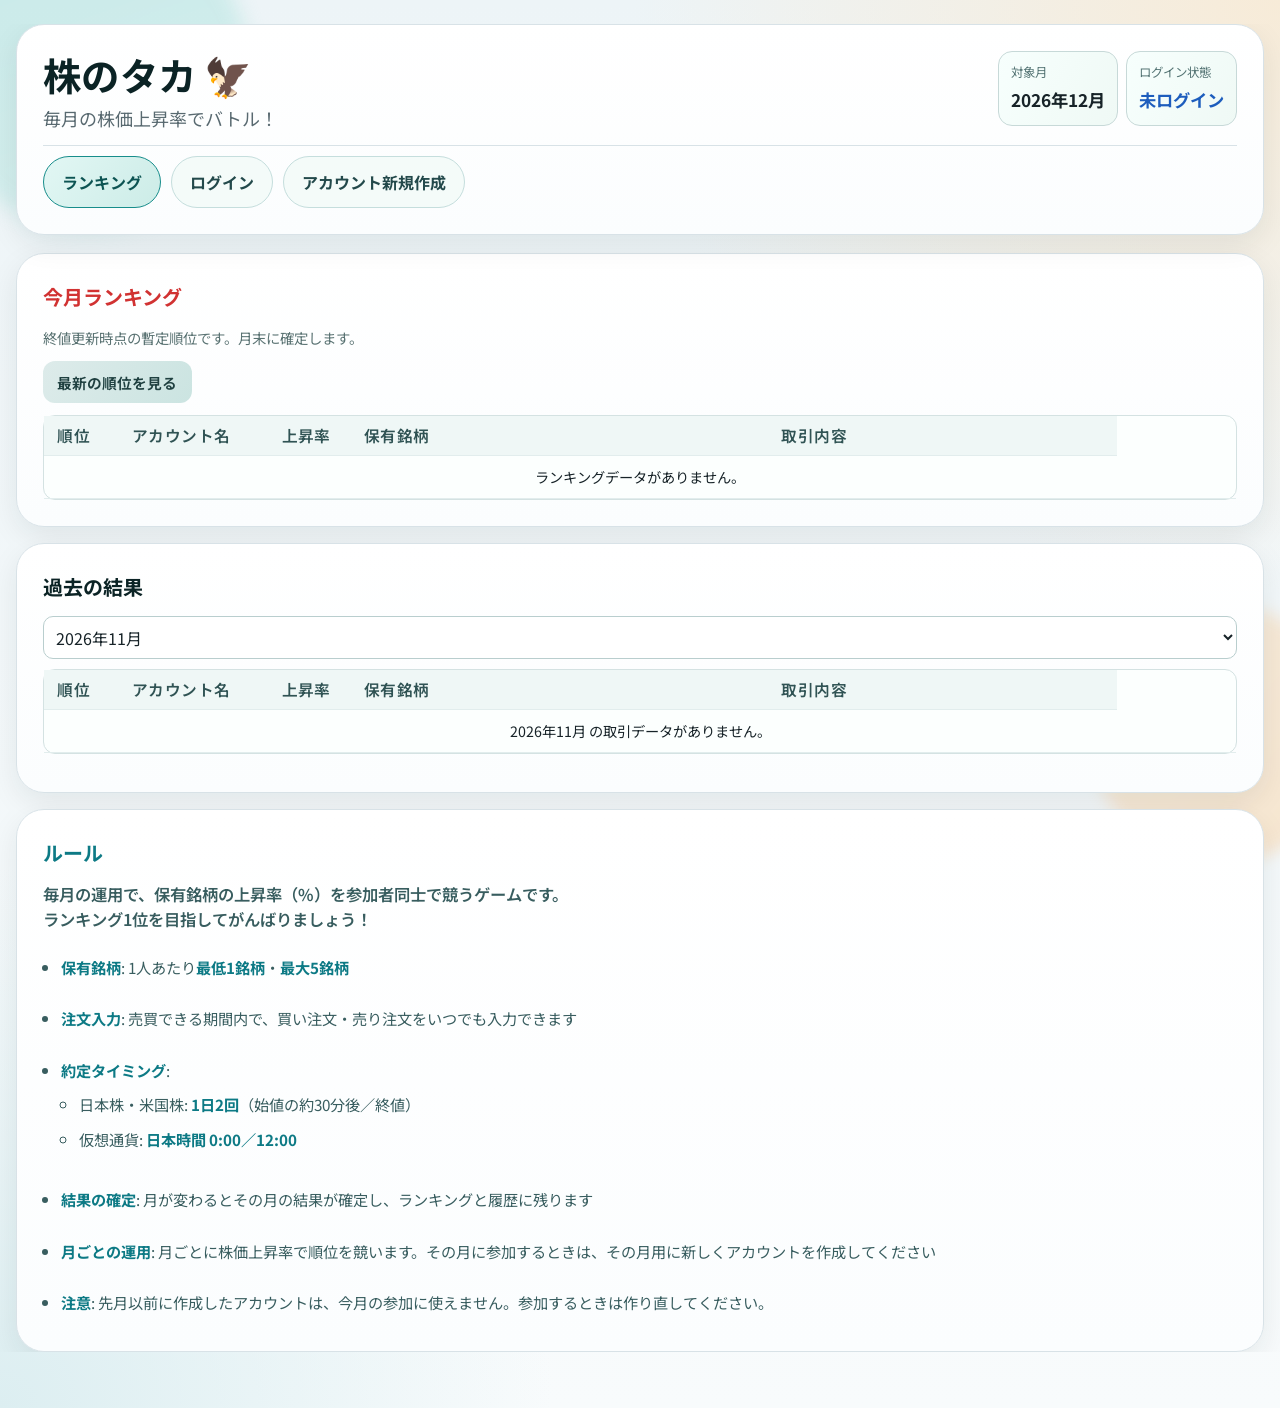
==== commit 307cbc4a: "Add files via upload" ====
--- a/index.html
+++ b/index.html
@@ -120,7 +120,7 @@
     href="https://fonts.googleapis.com/css2?family=Noto+Sans+JP:wght@400;500;700&family=Zen+Kaku+Gothic+New:wght@400;500;700&display=swap"
     rel="stylesheet"
   />
-  <link rel="stylesheet" href="./stockgame.css?v=88" />
+  <link rel="stylesheet" href="./stockgame.css?v=92" />
 </head>
 <body>
   <noscript>
@@ -599,6 +599,6 @@
     };
   </script>
   <script src="./jp_company_autocomplete_engine.js"></script>
-  <script src="./stockgame.js?v=102" defer></script>
+  <script src="./stockgame.js?v=103" defer></script>
 </body>
 </html>
--- a/stockgame.css
+++ b/stockgame.css
@@ -102,9 +102,13 @@
 .app-shell {
   position: relative;
   z-index: 1;
-  width: min(1320px, calc(100% - 32px));
+  /* ビューポート幅いっぱいに使う（ランキング右の大きな余白を防ぐ）。横はパディングのみ */
+  width: 100%;
   max-width: 100%;
-  margin: 24px auto 56px;
+  margin: 24px 0 56px;
+  padding-left: max(16px, env(safe-area-inset-left, 0px));
+  padding-right: max(16px, env(safe-area-inset-right, 0px));
+  box-sizing: border-box;
   display: grid;
   gap: 18px;
   /* 表などの min-width でページ全体が横に伸びないように（必要なら .table-wrap 内だけスクロール） */
@@ -863,7 +867,15 @@
 .pick-panel-actions .pick-confirm-row .btn {
   flex: 0 0 auto;
   width: auto;
-  max-width: min(100%, 22rem);
+  max-width: min(100%, 28rem);
+}
+
+/* 銘柄の確定: 主要CTA — タップしやすい高さ・文字サイズ */
+#pickPanel .pick-confirm-row .btn.btn-confirm {
+  min-height: clamp(46px, 2.6vw + 34px, 56px);
+  padding: clamp(0.4rem, 1.05vw + 0.22rem, 0.62rem) clamp(0.8rem, 2.1vw + 0.48rem, 1.2rem);
+  font-size: clamp(0.72rem, 0.95vw + 0.56rem, 0.98rem);
+  font-weight: 700;
 }
 
 .pick-panel-actions .pick-refresh-diag-row {
@@ -1183,7 +1195,6 @@
 }
 
 .rank-symbols-cell {
-  max-width: 260px; /* 「保有銘柄」列を広げる（取引詳細との見た目のバランス改善） */
   word-break: keep-all;
   overflow-wrap: normal;
   white-space: normal;
@@ -1556,10 +1567,6 @@
 }
 .btn-confirm { font-weight: 700; }
 
-#pickPanel .button-row .btn.btn-confirm {
-  font-weight: 650;
-}
-
 .btn-add-done {
   color: var(--muted);
   background: #ffffff;
@@ -2258,6 +2265,75 @@
   transform: none;
 }
 
+/* PC のみ（1021px 以上）: ランキングを親・ビューポート幅いっぱいに伸ばす。スマホは max-width:1020px ブロックのまま */
+@media (min-width: 1021px) {
+  .layout-grid {
+    width: 100%;
+    max-width: 100%;
+  }
+
+  .layout-grid.with-left .right-col {
+    min-width: 0;
+    width: 100%;
+    max-width: 100%;
+  }
+
+  #liveRankCard,
+  #historyCard,
+  #ruleCard {
+    width: 100%;
+    max-width: 100%;
+    box-sizing: border-box;
+  }
+
+  #liveRankCard .table-wrap,
+  #historyCard .table-wrap {
+    width: 100%;
+    max-width: 100%;
+    box-sizing: border-box;
+  }
+
+  #liveRankTable,
+  #historyTable {
+    width: 100%;
+    min-width: 100%;
+    max-width: 100%;
+    table-layout: fixed;
+    box-sizing: border-box;
+  }
+
+  /* 操作列を％指定し 5+13+8+35+29+10=100（右端の空白列を出しにくくする） */
+  #liveRankTable thead th.col-menu,
+  #liveRankTable td.col-menu,
+  #historyTable thead th.col-menu,
+  #historyTable td.col-menu {
+    width: 10%;
+    min-width: 4.75rem;
+  }
+
+  #liveRankTable td.rank-symbols-cell,
+  #historyTable td.rank-symbols-cell {
+    max-width: none;
+  }
+
+  /* 5+13+8+36+28+10=100（操作列10%は上で固定） */
+  @media (min-width: 1320px) {
+    #liveRankTable th:nth-child(4),
+    #liveRankTable td:nth-child(4),
+    #historyTable th:nth-child(4),
+    #historyTable td:nth-child(4) {
+      width: 36%;
+    }
+
+    #liveRankTable th:nth-child(5),
+    #liveRankTable td:nth-child(5),
+    #historyTable th:nth-child(5),
+    #historyTable td:nth-child(5) {
+      width: 28%;
+    }
+  }
+}
+
 @media (max-width: 1020px) {
   .topbar {
     grid-template-columns: 1fr;
@@ -2339,9 +2415,14 @@
   }
 
   .app-shell {
-    width: min(100%, calc(100% - 16px));
+    width: 100%;
+    max-width: 100%;
     margin-top: 12px;
     margin-bottom: calc(40px + env(safe-area-inset-bottom, 0px));
+    margin-left: 0;
+    margin-right: 0;
+    padding-left: max(8px, env(safe-area-inset-left, 0px));
+    padding-right: max(8px, env(safe-area-inset-right, 0px));
   }
 
   .card {
@@ -2380,7 +2461,13 @@
   .pick-panel-actions .pick-confirm-row .btn {
     flex: 0 0 auto !important;
     width: auto !important;
-    max-width: min(100%, 22rem);
+    max-width: min(100%, 28rem);
+  }
+
+  #pickPanel .pick-confirm-row .btn.btn-confirm {
+    min-height: clamp(48px, 2.8vw + 36px, 56px) !important;
+    padding: clamp(0.42rem, 1.1vw + 0.24rem, 0.65rem) clamp(0.75rem, 2vw + 0.42rem, 1.15rem) !important;
+    font-size: clamp(0.78rem, 1vw + 0.58rem, 1.02rem) !important;
   }
 
   .pick-panel-actions .pick-refresh-diag-row .btn {
@@ -2791,17 +2878,34 @@
 
   #historyCard .table-wrap,
   #liveRankCard .table-wrap {
+    width: 100%;
+    max-width: 100%;
+    box-sizing: border-box;
     overflow-x: auto;
     overflow-y: visible;
     -webkit-overflow-scrolling: touch;
   }
 
+  #liveRankCard,
+  #historyCard {
+    width: 100%;
+    max-width: 100%;
+    box-sizing: border-box;
+  }
+
+  .right-col {
+    width: 100%;
+    max-width: 100%;
+    min-width: 0;
+  }
+
+  /* max-content だと列幅合計が狭いとき親より細くなり右に空白が出る → 常に親幅100% */
   #liveRankTable,
   #historyTable {
     display: table;
-    width: max-content;
-    max-width: none;
-    min-width: 100%;
+    width: 100%;
+    max-width: 100%;
+    min-width: 0;
     table-layout: fixed;
     border-collapse: separate;
     border-spacing: 0;
@@ -2857,59 +2961,59 @@
     text-align: left;
   }
 
-  /* 列幅: thead / tbody で同一 */
+  /* 列幅: 合計100%で親いっぱい（中画面でも右端の空白を出さない）。狭すぎるときは .table-wrap が横スクロール */
   #liveRankTable th:nth-child(1),
   #liveRankTable td:nth-child(1),
   #historyTable th:nth-child(1),
   #historyTable td:nth-child(1) {
-    width: 3rem;
-    min-width: 3rem;
-    max-width: 3.25rem;
+    width: 8%;
+    min-width: 2.65rem;
+    max-width: none;
   }
 
   #liveRankTable th:nth-child(2),
   #liveRankTable td:nth-child(2),
   #historyTable th:nth-child(2),
   #historyTable td:nth-child(2) {
-    width: 5.75rem;
-    min-width: 5.75rem;
-    max-width: 7.5rem;
+    width: 17%;
+    min-width: 4.25rem;
+    max-width: none;
   }
 
   #liveRankTable th:nth-child(3),
   #liveRankTable td:nth-child(3),
   #historyTable th:nth-child(3),
   #historyTable td:nth-child(3) {
-    width: 3.5rem;
-    min-width: 3.5rem;
-    max-width: 4rem;
+    width: 10%;
+    min-width: 3rem;
+    max-width: none;
   }
 
   #liveRankTable th:nth-child(4),
   #liveRankTable td:nth-child(4),
   #historyTable th:nth-child(4),
   #historyTable td:nth-child(4) {
-    width: 11.5rem;
-    min-width: 11.5rem;
-    max-width: 16rem;
+    width: 36%;
+    min-width: 0;
+    max-width: none;
   }
 
   #liveRankTable th:nth-child(5),
   #liveRankTable td:nth-child(5),
   #historyTable th:nth-child(5),
   #historyTable td:nth-child(5) {
-    width: 9.5rem;
-    min-width: 9.5rem;
-    max-width: 13rem;
+    width: 22%;
+    min-width: 0;
+    max-width: none;
   }
 
   #liveRankTable th:nth-child(6),
   #liveRankTable td:nth-child(6),
   #historyTable th:nth-child(6),
   #historyTable td:nth-child(6) {
-    width: 5rem;
-    min-width: 5rem;
-    max-width: 6rem;
+    width: 7%;
+    min-width: 2.85rem;
+    max-width: none;
     padding-left: 4px;
     padding-right: 4px;
   }
@@ -3091,8 +3195,11 @@
 
 @media (max-width: 380px) {
   .app-shell {
-    width: calc(100% - 12px);
-    margin: 10px auto 24px;
+    width: 100%;
+    max-width: 100%;
+    margin: 10px 0 24px;
+    padding-left: max(6px, env(safe-area-inset-left, 0px));
+    padding-right: max(6px, env(safe-area-inset-right, 0px));
   }
 
   .card {
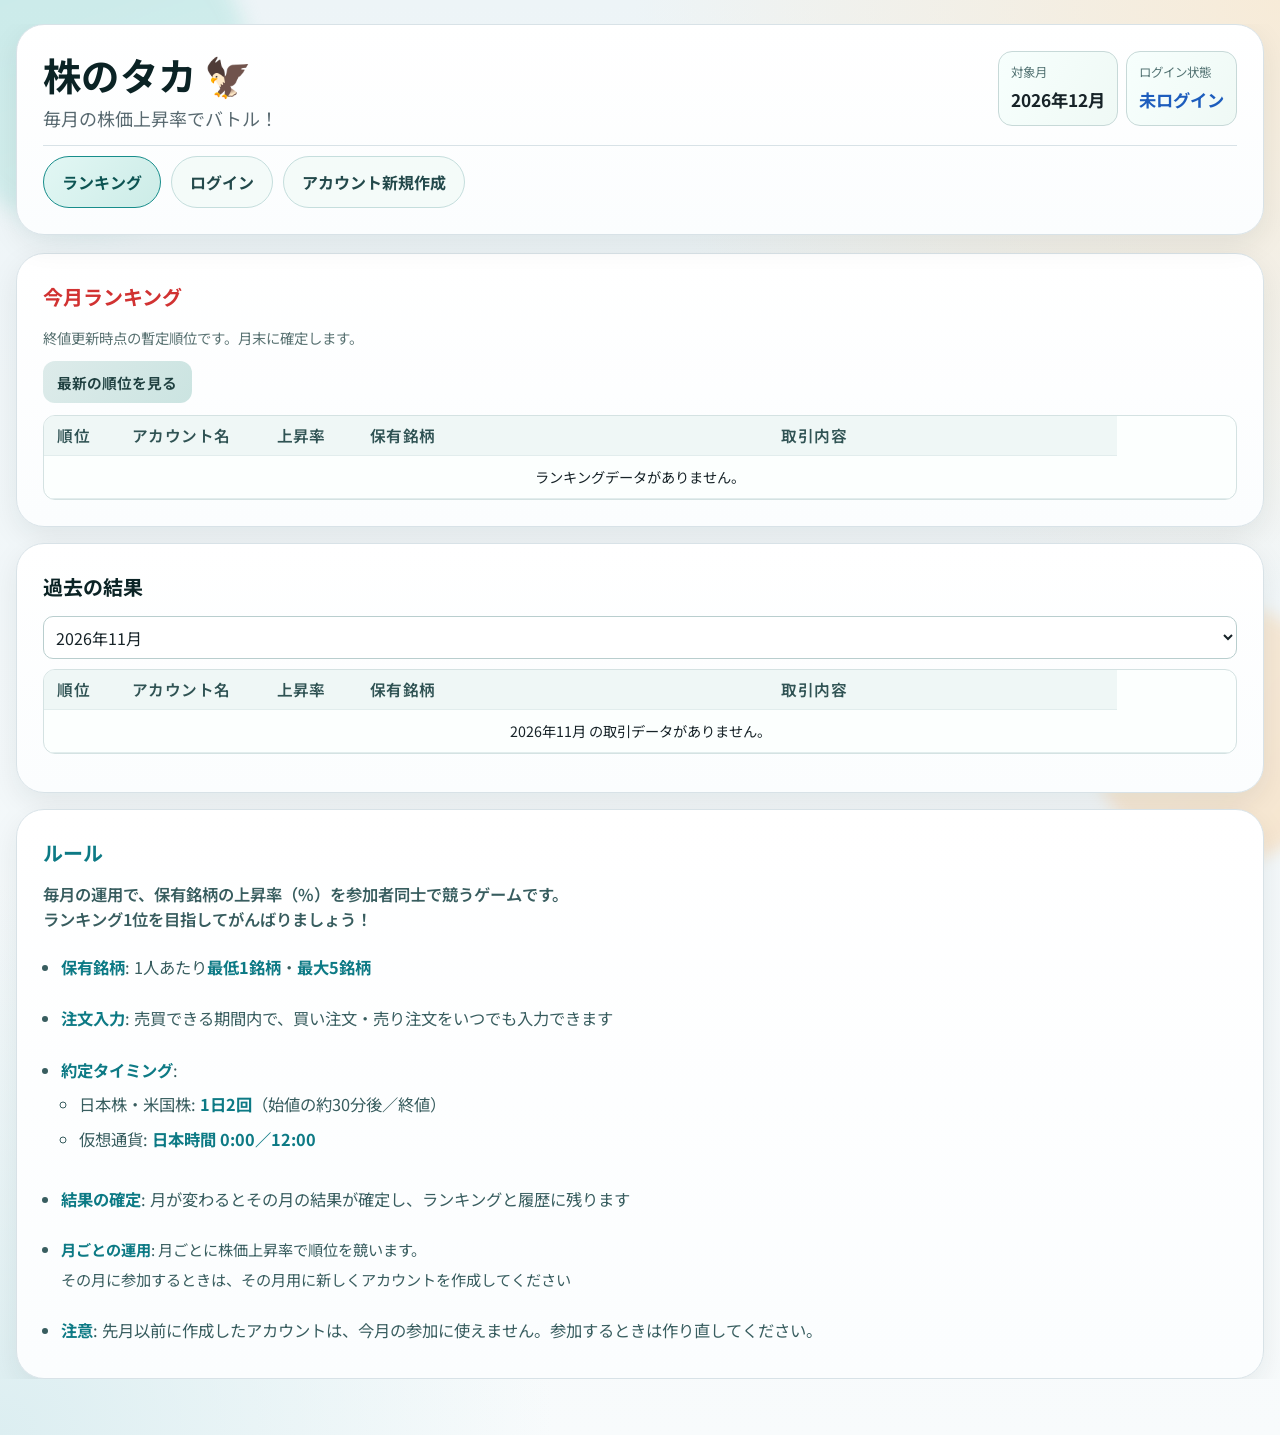
==== commit 353e98e2: "Add files via upload" ====
--- a/index.html
+++ b/index.html
@@ -5,8 +5,10 @@
   <meta name="viewport" content="width=device-width, initial-scale=1.0, viewport-fit=cover" />
   <meta name="referrer" content="strict-origin-when-cross-origin" />
   <meta http-equiv="X-Content-Type-Options" content="nosniff" />
-  <link rel="icon" href="./stockhawkpaint.png" type="image/png" />
-  <link rel="apple-touch-icon" href="./stockhawkpaint.png" />
+  <!-- ファビコン: リポジトリルート（GitHub Pages のサイト直下）に favicon.png / apple-touch-icon.png を置いた場合のパス。
+       サブディレクトリ公開（例: /stockgame/）なら href を /stockgame/favicon.png に変更してください。 -->
+  <link rel="icon" href="/favicon.png" type="image/png" />
+  <link rel="apple-touch-icon" href="/apple-touch-icon.png" />
   <!-- 初期は相対。読み込み直後に現在の絶対URLへ（クローラーがJS実行する場合に有効） -->
   <link rel="canonical" id="seo-canonical" href="index.html" />
   <meta property="og:url" id="seo-og-url" content="" />
@@ -50,7 +52,7 @@
     content="毎月の株価上昇率で順位を競う無料のブラウザゲーム。日本株・米国株・仮想通貨から銘柄を選び、月次ランキングとアカウント同期に対応。"
   />
   <meta name="twitter:card" content="summary" />
-  <meta name="twitter:title" content="株のタカ｜月次株価ランキング・株ゲーム" />
+  <meta name="twitter:title" content="株のタカ" />
   <meta
     name="twitter:description"
     content="毎月の株価上昇率で競う無料の株ゲーム。日本株・米国株・仮想通貨対応。"
@@ -61,7 +63,9 @@
     "@graph": [
       {
         "@type": "WebSite",
+        "@id": "https://take3431.github.io/#website",
         "name": "株のタカ",
+        "url": "https://take3431.github.io/",
         "inLanguage": "ja-JP",
         "description": "毎月の株価上昇率で順位を競う無料のブラウザ株ゲーム。日本株・米国株・仮想通貨の銘柄選択と月次ランキング。アカウント登録で端末間同期に対応。"
       },
@@ -88,7 +92,7 @@
             "name": "株のタカは無料ですか？",
             "acceptedAnswer": {
               "@type": "Answer",
-              "text": "ブラウザ上で無料で遊べる株価シミュレーション・月次ランキングゲームです。投資の勧誘や助言ではありません。"
+              "text": "ブラウザ上で無料で遊べる株価シミュレーション・ランキングゲームです。投資の勧誘や助言ではありません。"
             }
           },
           {
@@ -96,7 +100,7 @@
             "name": "どの市場の銘柄を選べますか？",
             "acceptedAnswer": {
               "@type": "Answer",
-              "text": "日本株・米国株・仮想通貨から、最大5銘柄まで保有して月次の株価上昇率で順位を競えます。最低1銘柄から参加できます。"
+              "text": "日本株・米国株・仮想通貨から、最大5銘柄まで保有して毎月の株価上昇率で順位を競えます。最低1銘柄から参加できます。"
             }
           },
           {
@@ -120,7 +124,7 @@
     href="https://fonts.googleapis.com/css2?family=Noto+Sans+JP:wght@400;500;700&family=Zen+Kaku+Gothic+New:wght@400;500;700&display=swap"
     rel="stylesheet"
   />
-  <link rel="stylesheet" href="./stockgame.css?v=92" />
+  <link rel="stylesheet" href="./stockgame.css?v=109" />
 </head>
 <body>
   <noscript>
@@ -206,7 +210,10 @@
                 </ul>
               </li>
               <li><strong>結果の確定</strong>: 月が変わるとその月の結果が確定し、ランキングと履歴に残ります</li>
-              <li><strong>月ごとの運用</strong>: 月ごとに株価上昇率で順位を競います。<br class="rule-br-mobile" />その月に参加するときは、その月用に新しくアカウントを作成してください</li>
+              <li class="rule-li-monthly-ops">
+                <span class="rule-monthly-ops-line1"><strong>月ごとの運用</strong>: 月ごとに株価上昇率で順位を競います。</span>
+                <span class="rule-monthly-ops-line2">その月に参加するときは、その月用に新しくアカウントを作成してください</span>
+              </li>
               <li><strong>注意</strong>: 先月以前に作成したアカウントは、今月の参加に使えません。<br class="rule-br-mobile" />参加するときは作り直してください。</li>
             </ul>
           </div>
@@ -563,7 +570,10 @@
               </ul>
             </li>
             <li><strong>結果の確定</strong>: 月が変わるとその月の結果が確定し、ランキングと履歴に残ります</li>
-            <li><strong>月ごとの運用</strong>: 月ごとに株価上昇率で順位を競います。<br class="rule-br-mobile" />その月に参加するときは、その月用に新しくアカウントを作成してください</li>
+            <li class="rule-li-monthly-ops">
+              <span class="rule-monthly-ops-line1"><strong>月ごとの運用</strong>: 月ごとに株価上昇率で順位を競います。</span>
+              <span class="rule-monthly-ops-line2">その月に参加するときは、その月用に新しくアカウントを作成してください</span>
+            </li>
             <li><strong>注意</strong>: 先月以前に作成したアカウントは、今月の参加に使えません。<br class="rule-br-mobile" />参加するときは作り直してください。</li>
           </ul>
         </div>
@@ -599,6 +609,6 @@
     };
   </script>
   <script src="./jp_company_autocomplete_engine.js"></script>
-  <script src="./stockgame.js?v=103" defer></script>
+  <script src="./stockgame.js?v=111" defer></script>
 </body>
 </html>
--- a/stockgame.css
+++ b/stockgame.css
@@ -250,6 +250,9 @@
   display: grid;
   gap: 8px;
   line-height: 1.7;
+  min-width: 0;
+  max-width: 100%;
+  box-sizing: border-box;
 }
 
 .layout-grid.with-left #ruleCard {
@@ -283,12 +286,17 @@
   font-size: clamp(0.86rem, 0.55vw + 0.78rem, 1.05rem);
   line-height: 1.6;
   font-weight: 600;
-  max-width: 40rem;
+  max-width: min(40rem, 100%);
+  box-sizing: border-box;
+  overflow-wrap: break-word;
+  word-break: keep-all;
 }
 
 #ruleCard .rule-body .rule-lead.rule-lead--flow {
   font-size: clamp(0.84rem, 0.5vw + 0.74rem, 1.02rem);
   line-height: 1.52;
+  max-width: 100%;
+  box-sizing: border-box;
 }
 
 /* ルール本文: 狭い画面だけ意図した位置で改行 */
@@ -300,6 +308,38 @@
   br.rule-br-mobile {
     display: block;
   }
+}
+
+/* 月ごとの運用: 1行目の直後で改行。文字サイズは下の li.rule-li-monthly-ops の1箇所のみ変更（両行・強調も同じサイズ） */
+.rule-li-monthly-ops {
+  min-width: 0;
+  max-width: 100%;
+}
+
+.rule-body .rule-list > li.rule-li-monthly-ops,
+.register-rules-body .rule-list > li.rule-li-monthly-ops {
+  font-size: clamp(0.66rem, 0.16rem + 2.75vw, 0.95rem);
+  line-height: 1.56;
+}
+
+.rule-li-monthly-ops .rule-monthly-ops-line1 {
+  display: block;
+  margin-bottom: 0.42em;
+  line-height: inherit;
+  max-width: 100%;
+  font-size: inherit;
+  overflow-wrap: break-word;
+  word-break: keep-all;
+}
+
+.rule-li-monthly-ops .rule-monthly-ops-line2 {
+  display: block;
+  max-width: 100%;
+  white-space: normal;
+  font-size: inherit;
+  line-height: inherit;
+  overflow-wrap: break-word;
+  word-break: keep-all;
 }
 
 /* 約定タイミングの内側リスト: 狭い画面では文字を詰めて1行に近づける */
@@ -315,6 +355,20 @@
 .register-rules-body .rule-list {
   margin: 0;
   padding-left: 1.15rem;
+  min-width: 0;
+  max-width: 100%;
+  box-sizing: border-box;
+}
+
+/* 長文が右にはみ出さないよう、1段目の項目のみ幅と折り返し・可変フォントを指定 */
+.rule-body .rule-list > li,
+.register-rules-body .rule-list > li {
+  min-width: 0;
+  max-width: 100%;
+  font-size: clamp(0.7rem, 0.22rem + 2.55vw, 1.02rem);
+  line-height: 1.58;
+  overflow-wrap: break-word;
+  word-break: keep-all;
 }
 
 .rule-body .rule-list li,
@@ -619,20 +673,28 @@
 #authForm .auth-form-secondary-row {
   display: flex;
   flex-direction: row;
-  flex-wrap: nowrap;
+  flex-wrap: wrap;
   align-items: stretch;
   gap: 8px;
   margin-top: 1rem;
 }
 
 #authForm .auth-form-secondary-row .btn {
-  flex: 1 1 0;
-  min-width: 0;
+  flex: 1 1 auto;
+  min-width: max-content;
   min-height: 46px;
   padding: 8px 10px;
   font-size: clamp(0.78rem, 1.8vw + 0.55rem, 0.92rem);
   font-weight: 650;
   line-height: 1.2;
+  white-space: nowrap;
+}
+
+@media (max-width: 420px) {
+  #authForm .auth-form-secondary-row .btn {
+    flex: 1 1 100%;
+    justify-content: center;
+  }
 }
 
 .btn {
@@ -1279,7 +1341,9 @@
 #liveRankTable,
 #historyTable {
   table-layout: fixed;
-  min-width: 0;
+  /* テーブルが細く潰れると「アカウント名」と「上昇率」が重なって見えるため、
+     最低幅を確保し、狭い場合は table-wrap 側で横スクロールさせる */
+  min-width: 760px;
   max-width: 100%;
   width: 100%;
 }
@@ -1287,7 +1351,7 @@
 /* 横スクロールは table 幅内に収める。hidden だと最終列（メニュー）が切れることがあるため使わない */
 #liveRankCard .table-wrap,
 #historyCard .table-wrap {
-  overflow-x: visible;
+  overflow-x: auto;
   max-width: 100%;
 }
 
@@ -1384,12 +1448,14 @@
   text-align: center;
 }
 
-/* アカウント名（ID は最大8文字・2〜6文字は大きく、7〜8は枠に合わせてやや小さく） */
+/* アカウント名（見出しは折り返さない。本文セルは .rank-account-cell で折り返し） */
 #liveRankTable th:nth-child(2),
 #historyTable th:nth-child(2) {
   width: 13%;
-  min-width: 0;
-  white-space: normal;
+  min-width: 5.75rem;
+  white-space: nowrap;
+  word-break: keep-all;
+  overflow-wrap: normal;
   overflow: visible;
   text-overflow: clip;
   vertical-align: middle;
@@ -1431,15 +1497,35 @@
   letter-spacing: -0.015em;
 }
 
-/* 上昇率：セル内で左右・上下中央 */
+/* 上昇率：セル内で左右・上下中央（大きな数値・% でも隣列と重ならないよう最小幅を確保） */
 #liveRankTable th:nth-child(3),
 #liveRankTable td:nth-child(3),
 #historyTable th:nth-child(3),
 #historyTable td:nth-child(3) {
   width: 8%;
+  min-width: 5.65rem;
   white-space: nowrap;
   vertical-align: middle;
   text-align: center;
+  box-sizing: border-box;
+}
+
+/* 上昇率列と保有銘柄列のあいだを空け、数値と銘柄文が詰まって見えないようにする */
+#liveRankTable thead th:nth-child(3),
+#historyTable thead th:nth-child(3) {
+  padding-right: 20px;
+}
+#liveRankTable thead th:nth-child(4),
+#historyTable thead th:nth-child(4) {
+  padding-left: 16px;
+}
+#liveRankTable tbody tr.rank-row td:nth-child(3),
+#historyTable tbody tr.rank-row td:nth-child(3) {
+  padding-right: 20px;
+}
+#liveRankTable tbody tr.rank-row td:nth-child(4),
+#historyTable tbody tr.rank-row td:nth-child(4) {
+  padding-left: 16px;
 }
 
 .rank-holding-pending-label {
@@ -1833,15 +1919,106 @@
   line-height: 1.38;
 }
 .rank-trade-summary::-webkit-details-marker { display: none; }
+.rank-trade-summary__label,
+.rank-trade-summary__count,
+.rank-trade-summary__hint {
+  display: inline;
+}
 .rank-trade-inline-list {
   margin: 4px 0 0 0;
   padding-left: 1rem;
   list-style: disc;
+  /* 取引内容内だけが横スクロールになるのを防ぐ（横スクロールは表全体で行う） */
+  overflow-x: visible !important;
 }
 .rank-trade-inline-item {
   margin: 2px 0;
   line-height: 1.4;
 }
+
+/* ランキング「取引内容」: 見やすい段落区切り（名前→購入→現在/売却→損益%） */
+.rank-trade-inline-item {
+  list-style-position: outside;
+}
+.rank-trade-inline-item .rank-trade-line {
+  display: block;
+  max-width: 100%;
+  overflow-wrap: break-word;
+  word-break: keep-all;
+  line-height: 1.45;
+}
+.rank-trade-inline-item .rank-trade-line--kv {
+  /* 「購入：$176.70」のようにラベルと値は分断しない。入り切らない場合は横スクロールで読む */
+  white-space: nowrap;
+  overflow-wrap: normal;
+  word-break: normal;
+}
+.rank-trade-inline-item .rank-trade-line--pct {
+  white-space: nowrap;
+  overflow-wrap: normal;
+  word-break: normal;
+  font-variant-numeric: tabular-nums;
+}
+.rank-trade-inline-item .rank-trade-line--name {
+  margin-bottom: 0.1em;
+}
+.rank-trade-inline-item .rank-trade-line:last-child {
+  margin-top: 0.08em;
+  font-weight: 700;
+}
+
+/* 取引内容を開いたときは「表全体」を横スクロールさせる（内容部分だけの横スクロールはしない） */
+.rank-trade-details[open] .rank-trade-inline-list {
+  overflow: visible;
+  padding-bottom: 0;
+}
+.rank-trade-details[open] .rank-trade-inline-item {
+  min-width: 0;
+}
+
+/* 取引内容を開いた時だけ、取引内容列を広げて見やすくする */
+#liveRankTable.rank-table--trade-expanded,
+#historyTable.rank-table--trade-expanded {
+  /* 取引内容列は「最長行の右端＝必要最小幅」にしたいので auto で内容に合わせる。
+     ただし表が縮みすぎないよう min-width で親幅を下回らせない。 */
+  table-layout: auto;
+  width: max-content;
+  min-width: max(100%, 760px);
+}
+#liveRankTable.rank-table--trade-expanded td.rank-trade-col,
+#historyTable.rank-table--trade-expanded td.rank-trade-col {
+  /* 取引内容列は内容（nowrap行）の最大幅に合わせる */
+  min-width: 0;
+  width: auto;
+}
+
+/* 展開時も「取引内容以外」は通常時の幅感を維持（潰れ・圧縮を防止） */
+#liveRankTable.rank-table--trade-expanded th:nth-child(1),
+#liveRankTable.rank-table--trade-expanded td:nth-child(1),
+#historyTable.rank-table--trade-expanded th:nth-child(1),
+#historyTable.rank-table--trade-expanded td:nth-child(1) { width: 9%; min-width: 3.35rem; }
+
+#liveRankTable.rank-table--trade-expanded th:nth-child(2),
+#liveRankTable.rank-table--trade-expanded td:nth-child(2),
+#historyTable.rank-table--trade-expanded th:nth-child(2),
+#historyTable.rank-table--trade-expanded td:nth-child(2) { width: 18%; min-width: 6.85rem; }
+
+#liveRankTable.rank-table--trade-expanded th:nth-child(3),
+#liveRankTable.rank-table--trade-expanded td:nth-child(3),
+#historyTable.rank-table--trade-expanded th:nth-child(3),
+#historyTable.rank-table--trade-expanded td:nth-child(3) { width: 13%; min-width: 6.25rem; }
+
+#liveRankTable.rank-table--trade-expanded th:nth-child(4),
+#liveRankTable.rank-table--trade-expanded td:nth-child(4),
+#historyTable.rank-table--trade-expanded th:nth-child(4),
+#historyTable.rank-table--trade-expanded td:nth-child(4) { width: 31%; min-width: 12rem; }
+
+/* 取引内容列(5)は auto（内容に合わせる） */
+
+#liveRankTable.rank-table--trade-expanded th:nth-child(6),
+#liveRankTable.rank-table--trade-expanded td:nth-child(6),
+#historyTable.rank-table--trade-expanded th:nth-child(6),
+#historyTable.rank-table--trade-expanded td:nth-child(6) { width: 9%; min-width: 4.75rem; }
 
 /* 価格・状態・ランキング注記: 改行表示用（… で切らない） */
 .price-line-primary {
@@ -2073,7 +2250,7 @@
   white-space: nowrap;
   vertical-align: baseline;
   line-height: 1.55;
-  margin: 0 0 0.12em;
+  margin: 0 0 0.24em;
   word-break: keep-all;
   box-sizing: border-box;
   overflow: hidden;
@@ -2905,7 +3082,7 @@
     display: table;
     width: 100%;
     max-width: 100%;
-    min-width: 0;
+    min-width: min(760px, max(100%, 36rem));
     table-layout: fixed;
     border-collapse: separate;
     border-spacing: 0;
@@ -2941,15 +3118,24 @@
     box-sizing: border-box;
     vertical-align: bottom;
     padding: 8px 6px 7px;
-    font-size: clamp(0.42rem, 1.65vw + 0.28rem, 0.6rem);
+    font-size: clamp(0.5rem, 1.75vw + 0.32rem, 0.68rem);
     font-weight: 650;
-    line-height: 1.2;
+    line-height: 1.15;
     color: #4a6a6b;
     white-space: nowrap;
     word-break: keep-all;
+    letter-spacing: -0.02em;
     text-align: center;
     background: #eff7f6;
     border-bottom: 1px solid rgba(18, 61, 62, 0.18);
+  }
+
+  #liveRankTable thead th:nth-child(2),
+  #historyTable thead th:nth-child(2) {
+    min-width: 6.85rem;
+    white-space: nowrap;
+    word-break: keep-all;
+    overflow-wrap: normal;
   }
 
   #liveRankTable thead th:nth-child(2),
@@ -2966,8 +3152,8 @@
   #liveRankTable td:nth-child(1),
   #historyTable th:nth-child(1),
   #historyTable td:nth-child(1) {
-    width: 8%;
-    min-width: 2.65rem;
+    width: 9%;
+    min-width: 3.35rem;
     max-width: none;
   }
 
@@ -2975,8 +3161,8 @@
   #liveRankTable td:nth-child(2),
   #historyTable th:nth-child(2),
   #historyTable td:nth-child(2) {
-    width: 17%;
-    min-width: 4.25rem;
+    width: 18%;
+    min-width: 6.85rem;
     max-width: none;
   }
 
@@ -2984,25 +3170,36 @@
   #liveRankTable td:nth-child(3),
   #historyTable th:nth-child(3),
   #historyTable td:nth-child(3) {
-    width: 10%;
-    min-width: 3rem;
+    width: 13%;
+    min-width: 6.25rem;
     max-width: none;
+    box-sizing: border-box;
   }
 
   #liveRankTable th:nth-child(4),
   #liveRankTable td:nth-child(4),
   #historyTable th:nth-child(4),
   #historyTable td:nth-child(4) {
-    width: 36%;
+    width: 31%;
     min-width: 0;
     max-width: none;
+  }
+
+  #liveRankTable thead th:nth-child(3),
+  #historyTable thead th:nth-child(3) {
+    padding-right: clamp(14px, 4vw, 22px);
+  }
+
+  #liveRankTable thead th:nth-child(4),
+  #historyTable thead th:nth-child(4) {
+    padding-left: clamp(14px, 4vw, 22px);
   }
 
   #liveRankTable th:nth-child(5),
   #liveRankTable td:nth-child(5),
   #historyTable th:nth-child(5),
   #historyTable td:nth-child(5) {
-    width: 22%;
+    width: 20%;
     min-width: 0;
     max-width: none;
   }
@@ -3011,7 +3208,7 @@
   #liveRankTable td:nth-child(6),
   #historyTable th:nth-child(6),
   #historyTable td:nth-child(6) {
-    width: 7%;
+    width: 9%;
     min-width: 2.85rem;
     max-width: none;
     padding-left: 4px;
@@ -3029,9 +3226,10 @@
   #liveRankTable tbody tr.rank-table-empty td,
   #historyTable tbody tr.rank-table-empty td {
     display: table-cell;
-    width: 100%;
-    min-width: 16rem;
-    max-width: none;
+    /* 空行（colspan）で表が縮んだり、見出しが重なったりしないようにする */
+    width: auto;
+    min-width: 0;
+    max-width: 100%;
     padding: 16px 12px;
     text-align: center;
     border-bottom: 1px solid rgba(18, 61, 62, 0.1);
@@ -3064,6 +3262,116 @@
     text-align: center;
     vertical-align: middle;
     font-weight: 700;
+    white-space: nowrap;
+    word-break: normal;
+    overflow-wrap: normal;
+    padding-right: clamp(14px, 4vw, 22px);
+  }
+
+  #liveRankTable tbody tr.rank-row td:nth-child(4),
+  #historyTable tbody tr.rank-row td:nth-child(4) {
+    padding-left: clamp(14px, 4vw, 22px);
+  }
+
+  #liveRankTable tbody tr.rank-row td:nth-child(3) .rank-pct-cell__inner,
+  #historyTable tbody tr.rank-row td:nth-child(3) .rank-pct-cell__inner {
+    white-space: nowrap;
+    width: auto;
+    min-width: 0;
+    display: inline-flex;
+    max-width: none;
+  }
+
+  #liveRankTable tbody tr.rank-row td.rank-td,
+  #historyTable tbody tr.rank-row td.rank-td {
+    white-space: nowrap;
+    overflow: visible;
+  }
+
+  #liveRankTable tbody tr.rank-row td.rank-td .rank-no,
+  #historyTable tbody tr.rank-row td.rank-td .rank-no {
+    flex-wrap: nowrap;
+    white-space: nowrap;
+  }
+
+  .rank-trade-summary__count,
+  .rank-trade-summary__hint {
+    display: none !important;
+  }
+
+  .rank-trade-summary {
+    overflow-wrap: normal;
+    word-break: normal;
+    white-space: nowrap;
+  }
+
+  .rank-trade-inline-list {
+    font-size: clamp(0.58rem, 1.15vw + 0.42rem, 0.74rem);
+    padding-left: 0.85rem;
+  }
+
+  .rank-trade-inline-item {
+    line-height: 1.35;
+    margin: 3px 0;
+  }
+
+  .rank-trade-inline-item .rank-trade-line {
+    line-height: 1.35;
+  }
+
+  #rankReportModal .rank-report-dialog {
+    width: min(100%, 96vw);
+    padding: 0.75rem 0.65rem;
+    max-height: 88vh;
+    font-size: 0.86rem;
+  }
+
+  #rankReportModal .rank-report-dialog h3 {
+    font-size: 0.95rem;
+    line-height: 1.35;
+    margin: 0 0 0.35rem;
+  }
+
+  #rankReportModal .rank-report-dialog .section-note {
+    font-size: 0.76rem;
+    line-height: 1.4;
+  }
+
+  #rankReportModal .rank-report-dialog .table-wrap {
+    margin: 0.45rem 0;
+  }
+
+  #rankReportModal .rank-report-dialog table {
+    font-size: 0.7rem;
+  }
+
+  #rankReportModal .rank-report-dialog th,
+  #rankReportModal .rank-report-dialog td {
+    padding: 5px 4px;
+    font-size: inherit;
+    line-height: 1.32;
+    word-break: keep-all;
+    overflow-wrap: break-word;
+    white-space: normal;
+  }
+
+  #rankReportModal .rank-report-dialog th {
+    white-space: nowrap;
+  }
+
+  #rankReportModal .rank-report-dialog td:last-child {
+    white-space: nowrap;
+    font-variant-numeric: tabular-nums;
+  }
+
+  #rankReportModal .rank-report-dialog .report-actions {
+    margin-top: 0.65rem;
+    gap: 0.4rem;
+  }
+
+  #rankReportModal .rank-report-dialog .report-actions .btn {
+    font-size: 0.78rem;
+    padding: 0.45rem 0.65rem;
   }
 
   #liveRankTable tbody tr.rank-row td.rank-symbols-cell,
@@ -3084,8 +3392,8 @@
     display: block;
     width: 100%;
     max-width: 100%;
-    margin: 0 0 0.2em;
-    line-height: 1.45;
+    margin: 0 0 0.34em;
+    line-height: 1.5;
   }
 
   #liveRankTable tbody tr.rank-row td.rank-trade-col,
@@ -3094,7 +3402,35 @@
     line-height: 1.42;
     max-height: 10rem;
     overflow-y: auto;
+    overflow-x: hidden; /* セル単体で横スクロールさせない */
     -webkit-overflow-scrolling: touch;
+  }
+
+  /* 銘柄未登録 など短い注記が「未登\n録」のように割れないように少し縮小＋改行抑止 */
+  #liveRankTable tbody tr.rank-row td.rank-trade-col .rank-note,
+  #historyTable tbody tr.rank-row td.rank-trade-col .rank-note {
+    font-size: clamp(0.54rem, 1.05vw + 0.4rem, 0.72rem);
+    white-space: nowrap;
+    overflow-wrap: normal;
+    word-break: keep-all;
+    display: inline-block;
+    max-width: 100%;
+  }
+
+  /* 「注文中（n銘柄が約定待ち）」: 2行に割れないように（スマホ） */
+  #liveRankTable tbody tr.rank-row td.rank-trade-col .rank-note--stacked,
+  #historyTable tbody tr.rank-row td.rank-trade-col .rank-note--stacked {
+    display: inline;
+    white-space: nowrap;
+    font-size: clamp(0.54rem, 1.05vw + 0.4rem, 0.72rem);
+    line-height: 1.35;
+  }
+  #liveRankTable tbody tr.rank-row td.rank-trade-col .rank-note--stacked .rank-note__line1,
+  #liveRankTable tbody tr.rank-row td.rank-trade-col .rank-note--stacked .rank-note__line2,
+  #historyTable tbody tr.rank-row td.rank-trade-col .rank-note--stacked .rank-note__line1,
+  #historyTable tbody tr.rank-row td.rank-trade-col .rank-note--stacked .rank-note__line2 {
+    display: inline;
+    white-space: nowrap;
   }
 
   #liveRankTable tbody tr.rank-row td.rank-account-cell,
@@ -3149,17 +3485,39 @@
   #historyTable tbody tr.rank-row td.col-menu .rank-menu-wrap {
     display: flex;
     flex-direction: column;
-    align-items: center;
+    align-items: flex-end;
     justify-content: flex-start;
     gap: 6px;
     width: 100%;
-  }
-
+    position: relative;
+    z-index: 1;
+  }
+
+  /* 狭い操作列からはみ出して横長ボタンを並べる（折り返しで縦長にならない） */
   #liveRankTable tbody tr.rank-row td.col-menu .rank-menu-panel,
   #historyTable tbody tr.rank-row td.col-menu .rank-menu-panel {
-    width: 100%;
-    max-width: 100%;
+    position: absolute;
+    top: calc(100% + 4px);
+    right: 0;
+    left: auto;
+    width: max-content;
+    min-width: 11.5rem;
+    max-width: min(20rem, calc(100vw - 20px));
+    display: flex;
+    flex-direction: row;
+    flex-wrap: nowrap;
+    align-items: stretch;
     gap: 6px;
+    padding: 6px 7px;
+    box-sizing: border-box;
+    background: #fcfffe;
+    border: 1px solid #d4e2e2;
+    border-radius: 10px;
+    box-shadow: 0 8px 22px rgba(18, 61, 62, 0.14);
+    z-index: 40;
+    overflow-x: auto;
+    overflow-y: visible;
+    -webkit-overflow-scrolling: touch;
   }
 
   #liveRankTable tbody tr.rank-row td.col-menu .rank-menu-panel .rank-menu-detail-btn,
@@ -3168,12 +3526,20 @@
   #historyTable tbody tr.rank-row td.col-menu .rank-menu-panel .rank-menu-detail-btn,
   #historyTable tbody tr.rank-row td.col-menu .rank-menu-panel .rank-menu-report-btn:not(.hidden),
   #historyTable tbody tr.rank-row td.col-menu .rank-menu-panel .rank-menu-unreport-btn:not(.hidden) {
-    font-size: clamp(0.55rem, 1.5vw + 0.4rem, 0.72rem);
-    padding: 5px 6px;
-    line-height: 1.2;
-    min-height: 36px;
-    white-space: normal;
+    flex: 1 1 auto;
+    width: auto;
+    min-width: max(5.5rem, min-content);
+    max-width: none;
+    font-size: clamp(0.62rem, 1.25vw + 0.46rem, 0.76rem);
+    padding: 6px 10px;
+    line-height: 1.15;
+    min-height: 34px;
+    max-height: none;
+    white-space: nowrap;
     text-align: center;
+    display: inline-flex;
+    align-items: center;
+    justify-content: center;
   }
 
   #liveRankTable tbody tr.rank-row td.col-menu .rank-menu-trigger,
